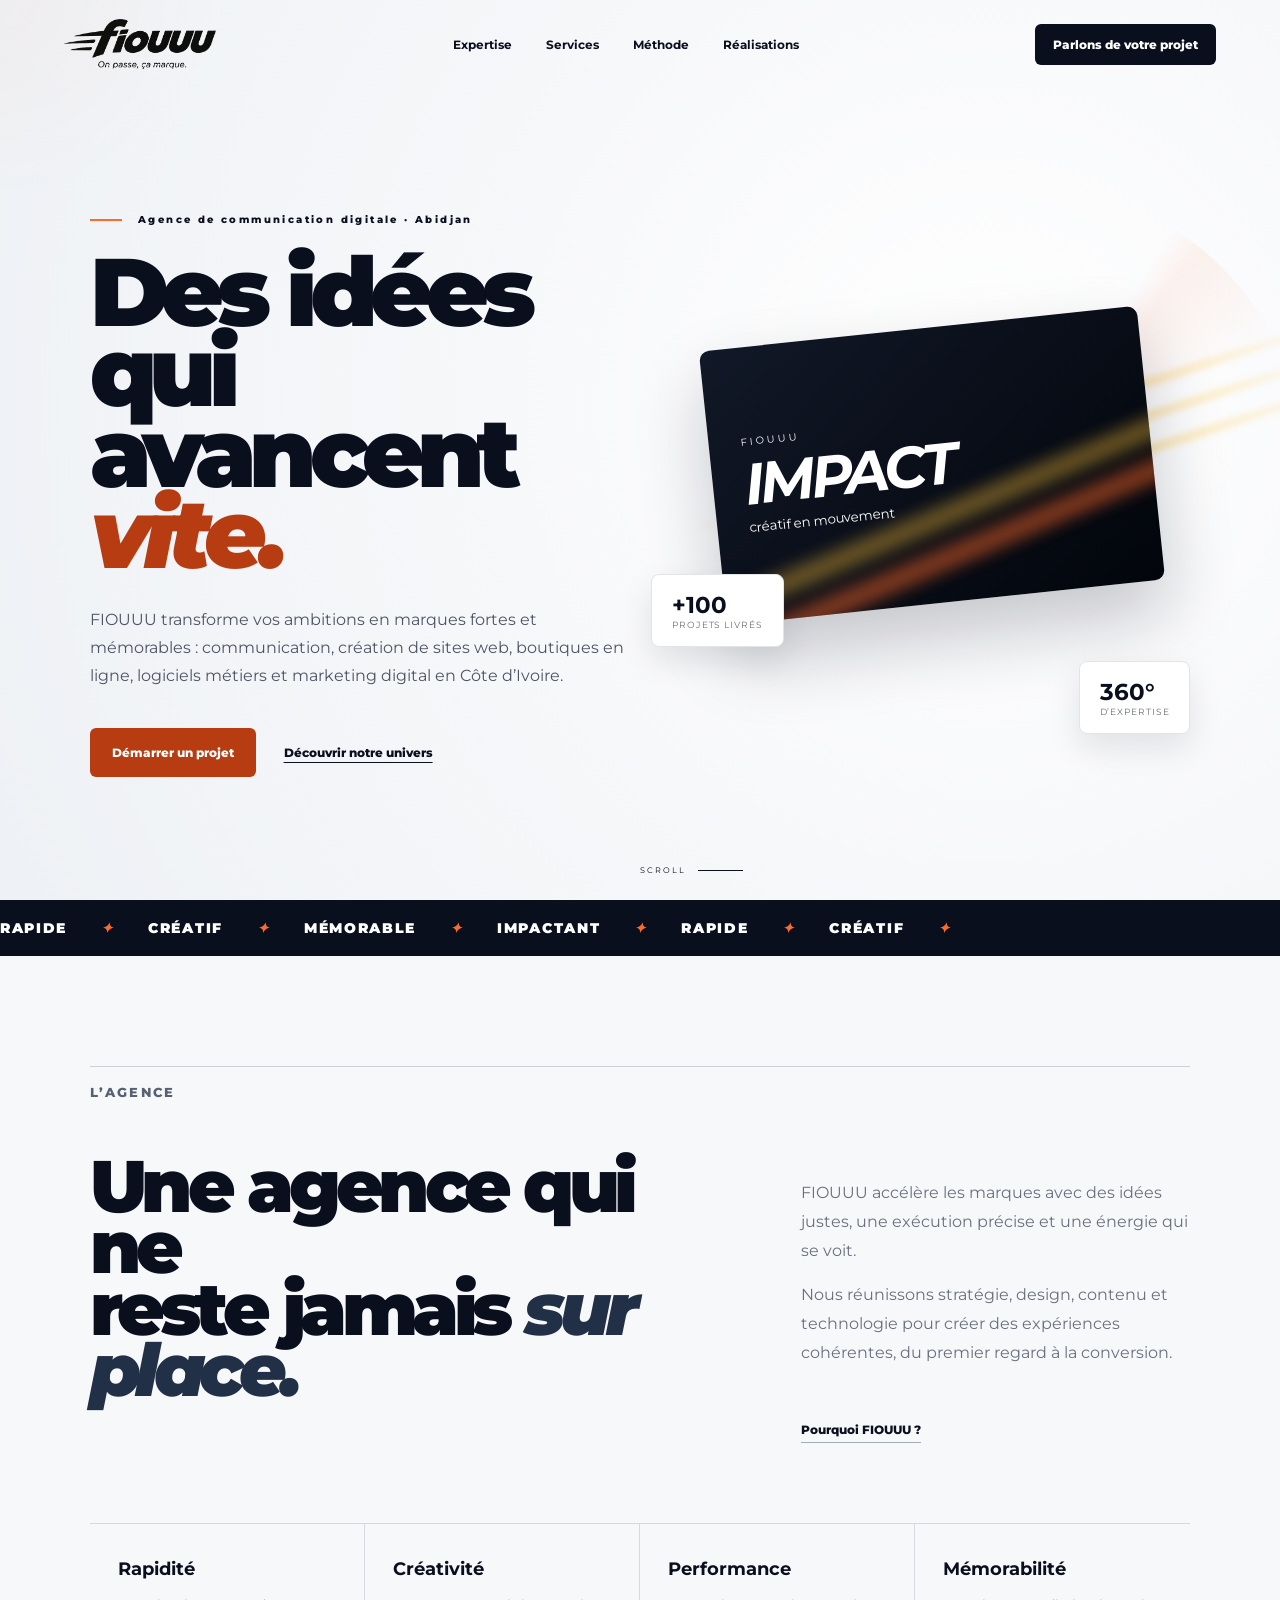
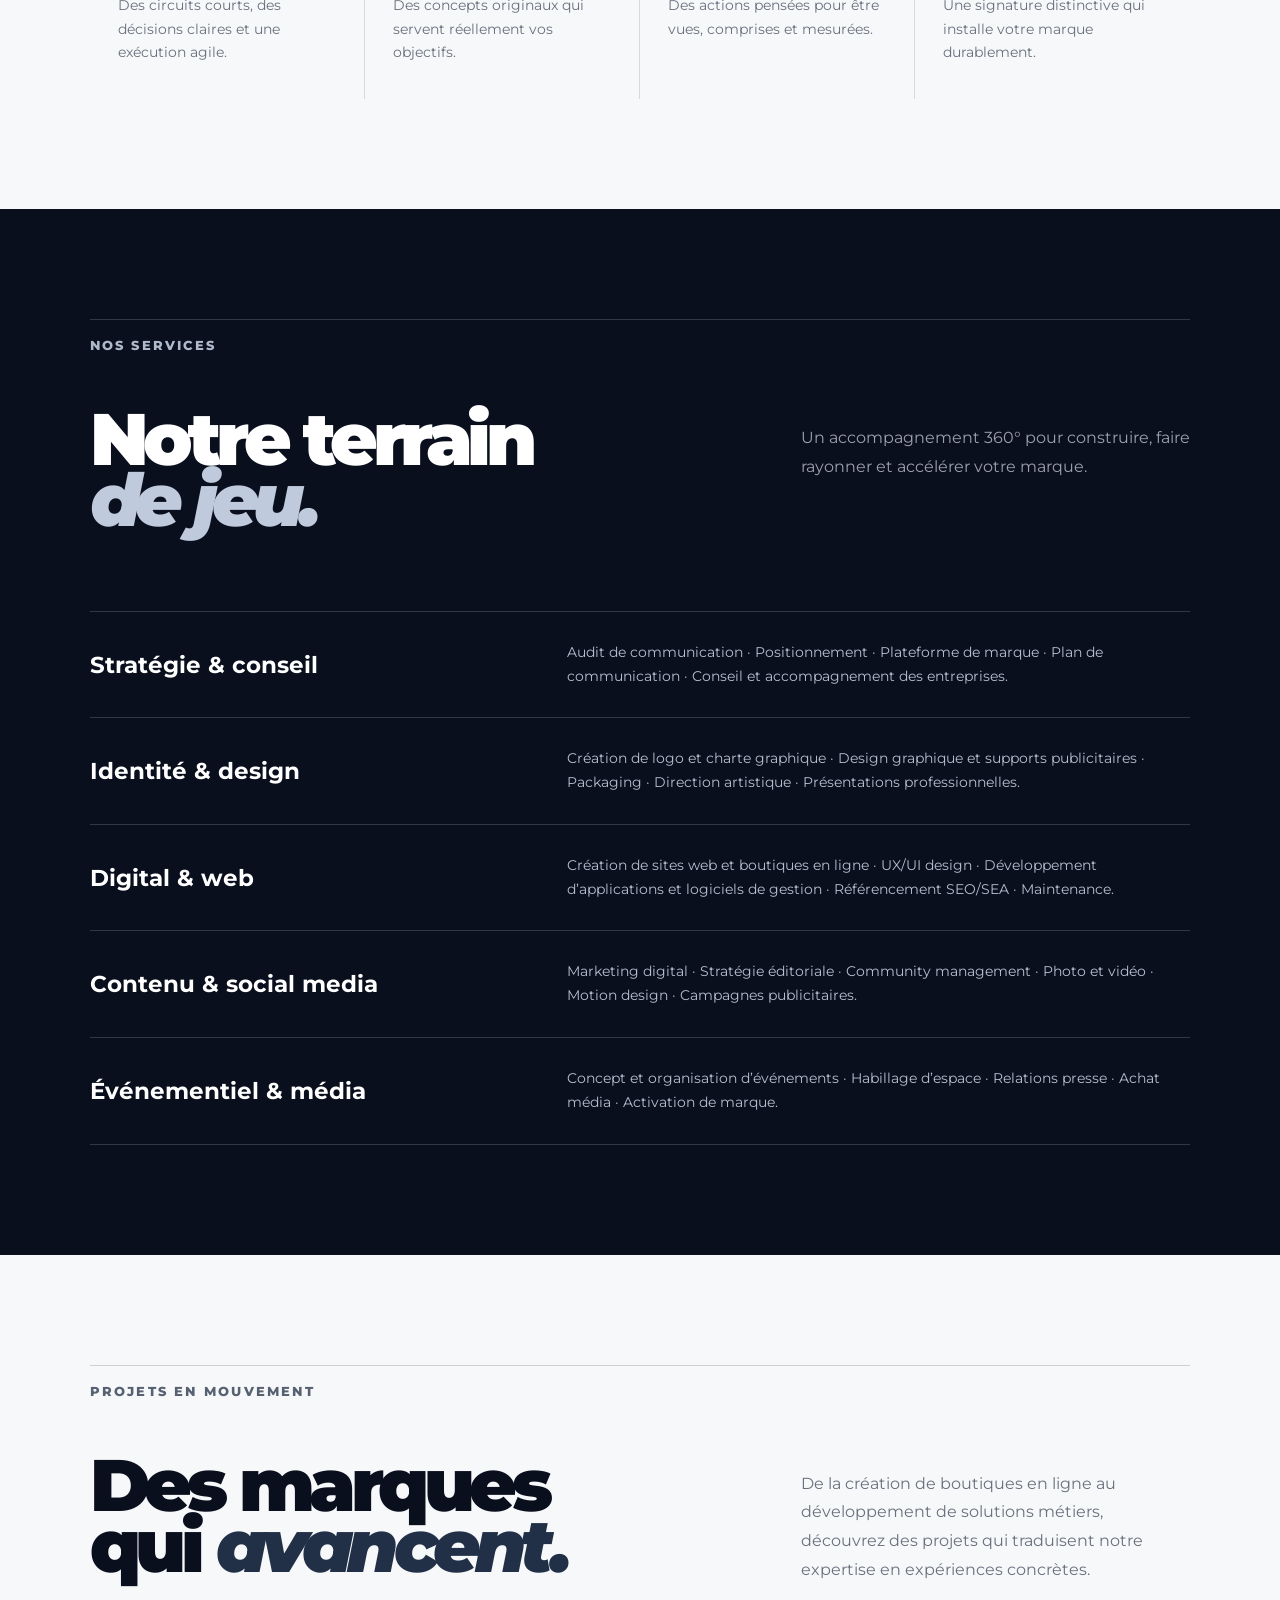
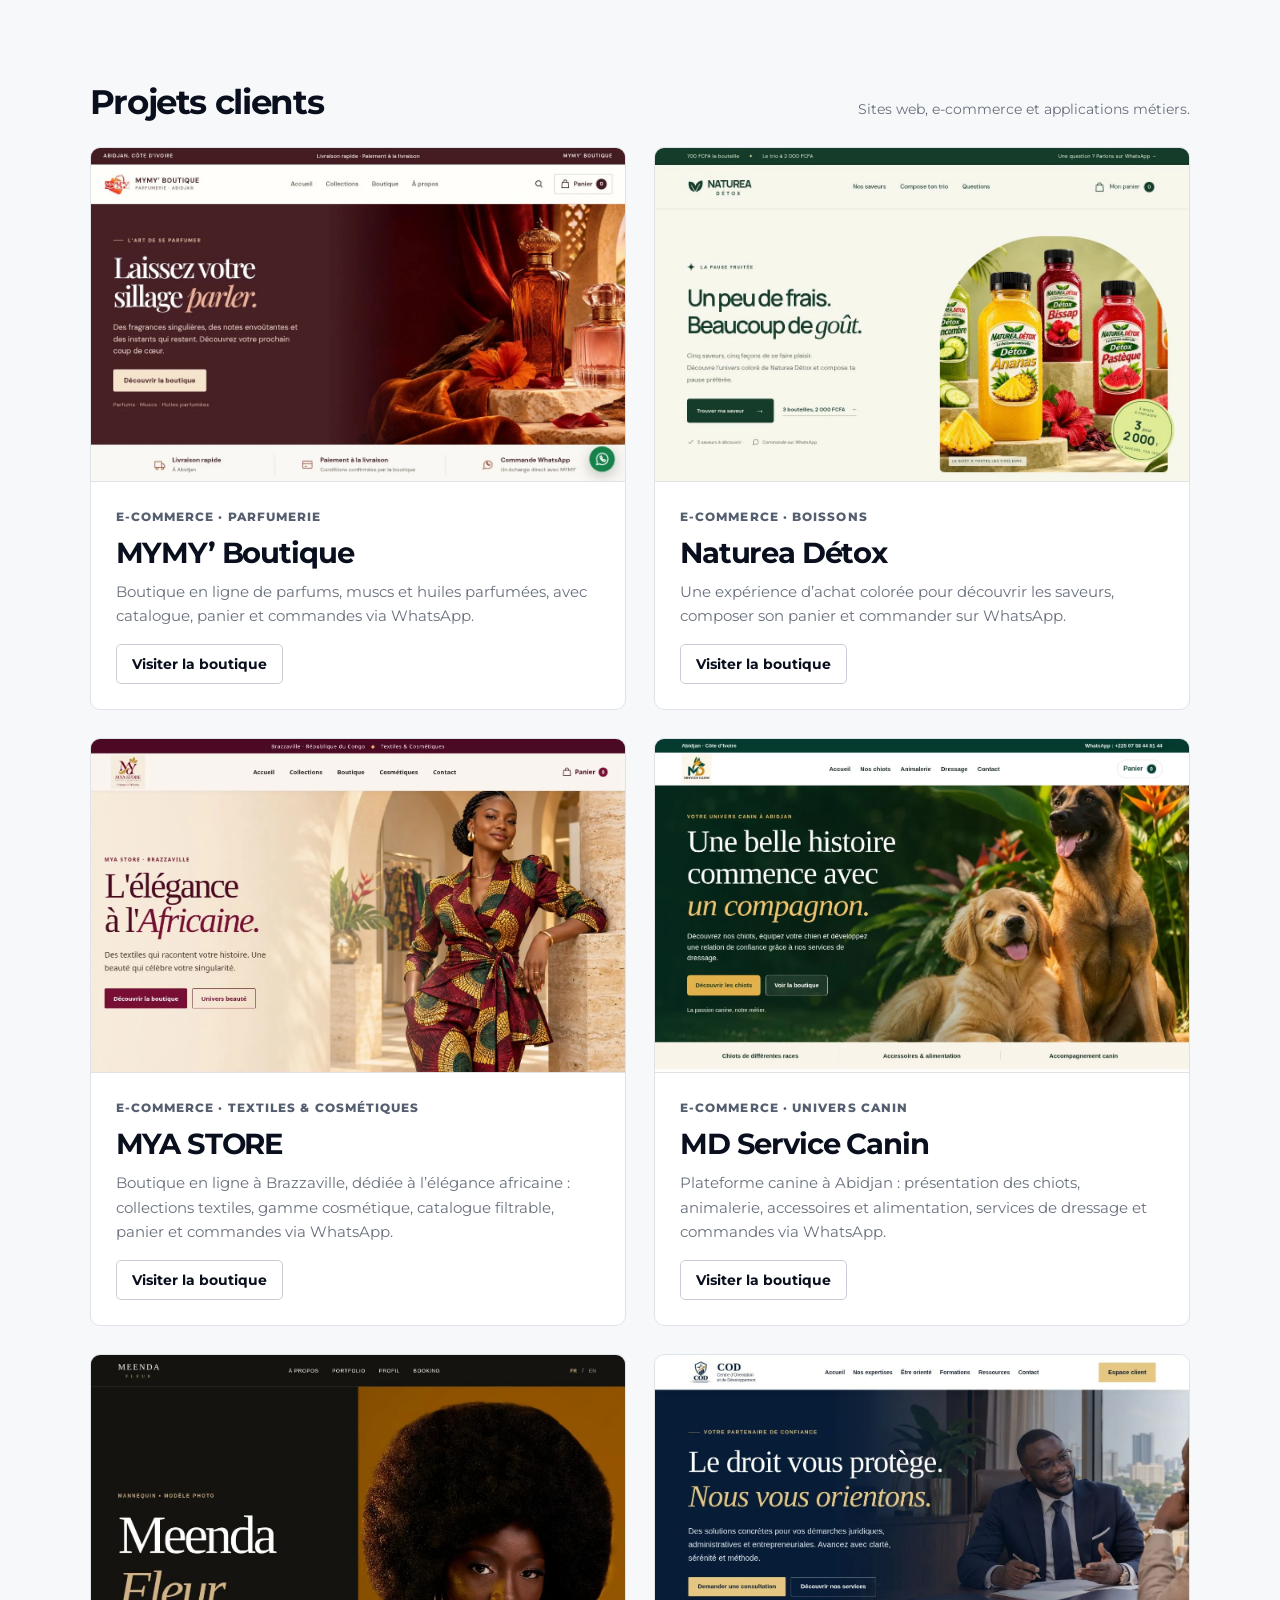
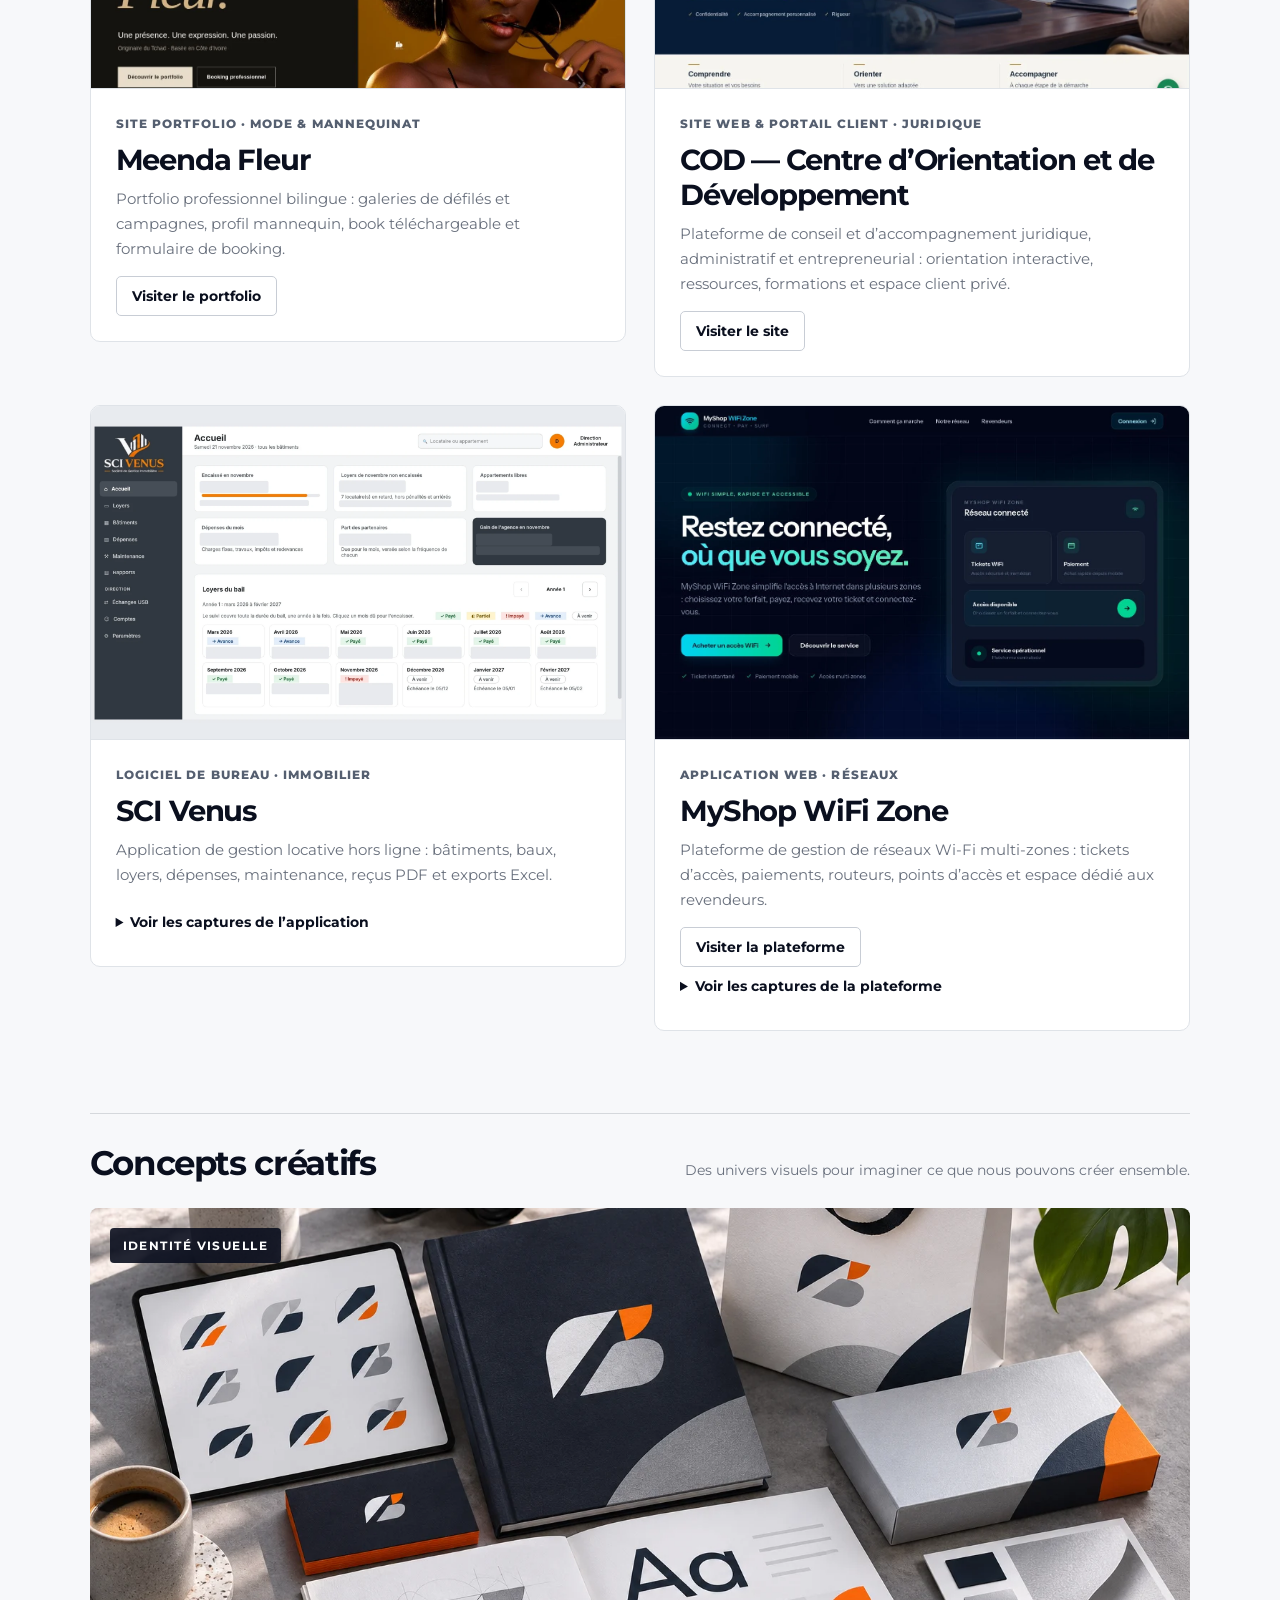
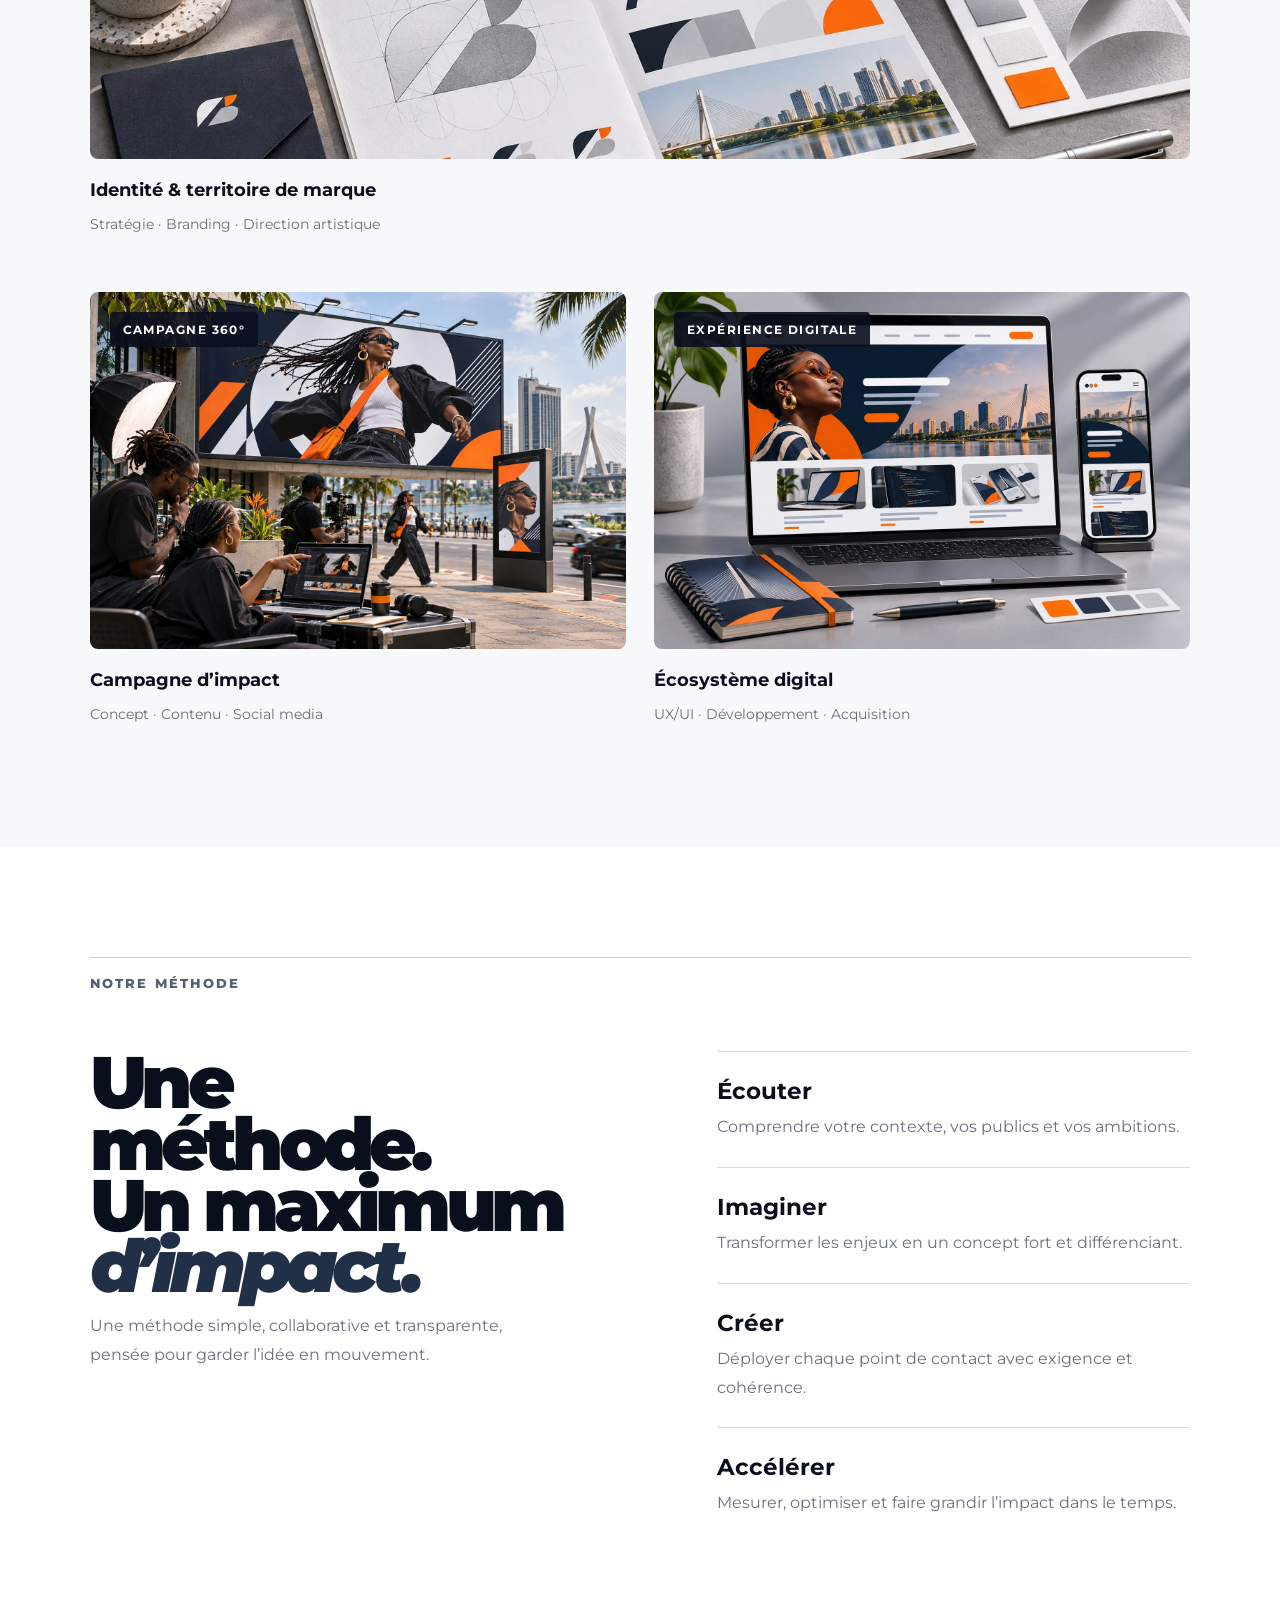
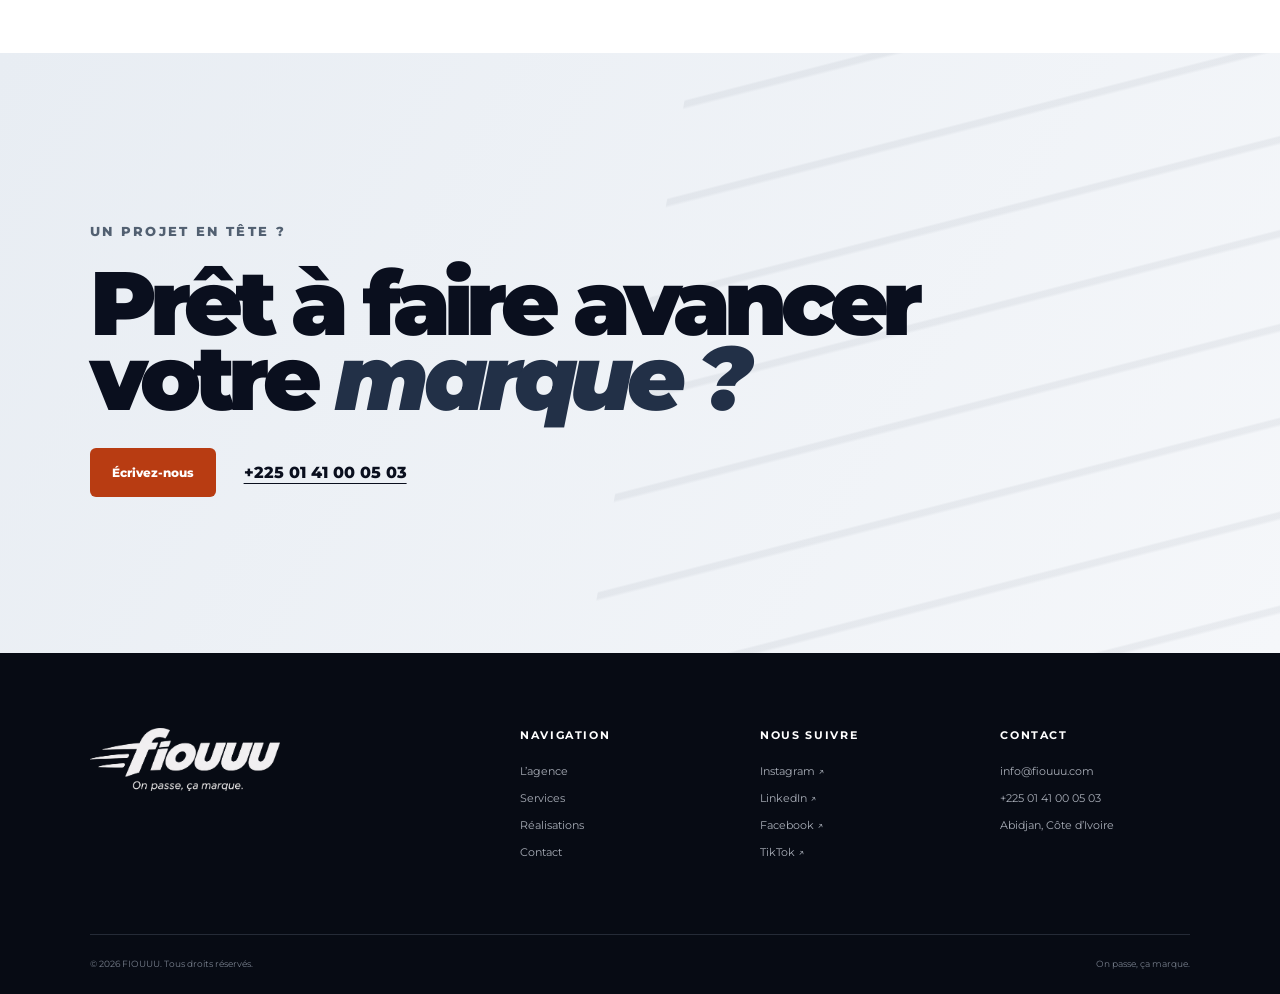
==== index.html @ 7b23018a "Publier FIOUUU V8 — design original et SEO/GEO" ====
<!doctype html>
<html lang="fr">
<head>
  <meta charset="UTF-8" />
  <meta name="viewport" content="width=device-width, initial-scale=1.0" />
  <meta name="description" content="FIOUUU, agence de communication à Abidjan : création de sites web, boutiques en ligne, applications métiers, identité visuelle, marketing digital et événementiel." />
  <meta name="theme-color" content="#0a0f1e" />
  <title>Agence de communication digitale à Abidjan | FIOUUU</title>
  <link rel="canonical" href="https://fiouuu.com/" />
  <meta name="robots" content="index, follow, max-image-preview:large" />
  <link rel="icon" type="image/png" href="assets/fiou-logo.png" />
  <meta property="og:type" content="website" />
  <meta property="og:site_name" content="FIOUUU" />
  <meta property="og:locale" content="fr_CI" />
  <meta property="og:title" content="Agence de communication digitale à Abidjan | FIOUUU" />
  <meta property="og:description" content="Création de sites web, e-commerce, applications métiers, identité visuelle et communication digitale en Côte d’Ivoire." />
  <meta property="og:url" content="https://fiouuu.com/" />
  <meta property="og:image" content="https://fiouuu.com/assets/creation-digitale.webp" />
  <meta property="og:image:alt" content="Concept de création digitale FIOUUU" />
  <meta name="twitter:card" content="summary_large_image" />
  <meta name="twitter:title" content="Agence de communication digitale à Abidjan | FIOUUU" />
  <meta name="twitter:description" content="Sites web, boutiques en ligne, logiciels métiers, branding et marketing digital." />
  <meta name="twitter:image" content="https://fiouuu.com/assets/creation-digitale.webp" />
  <script type="application/ld+json">
  {
    "@context": "https://schema.org",
    "@graph": [
      {
        "@type": "Organization",
        "@id": "https://fiouuu.com/#agence",
        "name": "FIOUUU",
        "url": "https://fiouuu.com/",
        "logo": "https://fiouuu.com/assets/fiou-logo.png",
        "slogan": "On passe, ça marque.",
        "description": "Agence de communication digitale, création de sites web, e-commerce et applications métiers à Abidjan, Côte d’Ivoire.",
        "email": "info@fiouuu.com",
        "telephone": "+2250141000503",
        "address": {"@type":"PostalAddress","addressLocality":"Abidjan","addressCountry":"CI"},
        "areaServed": {"@type":"Country","name":"Côte d’Ivoire"},
        "hasOfferCatalog": {"@type":"OfferCatalog","name":"Expertises FIOUUU","itemListElement":[
          {"@type":"Offer","itemOffered":{"@type":"Service","name":"Stratégie et conseil en communication","url":"https://fiouuu.com/#strategie","provider":{"@id":"https://fiouuu.com/#agence"}}},
          {"@type":"Offer","itemOffered":{"@type":"Service","name":"Création de logo, identité visuelle et design graphique","url":"https://fiouuu.com/#identite","provider":{"@id":"https://fiouuu.com/#agence"}}},
          {"@type":"Offer","itemOffered":{"@type":"Service","name":"Création de sites web, boutiques en ligne et applications de gestion","url":"https://fiouuu.com/#digital","provider":{"@id":"https://fiouuu.com/#agence"}}},
          {"@type":"Offer","itemOffered":{"@type":"Service","name":"Marketing digital, community management et production de contenu","url":"https://fiouuu.com/#contenu","provider":{"@id":"https://fiouuu.com/#agence"}}},
          {"@type":"Offer","itemOffered":{"@type":"Service","name":"Communication événementielle et média","url":"https://fiouuu.com/#evenementiel","provider":{"@id":"https://fiouuu.com/#agence"}}}
        ]}
      },
      {"@type":"WebSite","@id":"https://fiouuu.com/#website","url":"https://fiouuu.com/","name":"FIOUUU","inLanguage":"fr","publisher":{"@id":"https://fiouuu.com/#agence"}},
      {"@type":"WebPage","@id":"https://fiouuu.com/#webpage","url":"https://fiouuu.com/","name":"Agence de communication digitale à Abidjan | FIOUUU","inLanguage":"fr","isPartOf":{"@id":"https://fiouuu.com/#website"},"about":{"@id":"https://fiouuu.com/#agence"}}
    ]
  }
  </script>
  <link rel="preconnect" href="https://fonts.googleapis.com">
  <link rel="preconnect" href="https://fonts.gstatic.com" crossorigin>
  <link href="https://fonts.googleapis.com/css2?family=Montserrat:ital,wght@0,400;0,500;0,600;0,700;0,800;0,900;1,700;1,800;1,900&display=swap" rel="stylesheet">
  <link rel="stylesheet" href="styles.css" />
  <link rel="stylesheet" href="intro.css" />
  <link rel="stylesheet" href="refinement.css" />
  <noscript><style>.logo-intro{display:none!important}.intro-active .brand,.reveal{opacity:1!important;transform:none!important}.nav nav{display:flex!important;flex-wrap:wrap;gap:10px}.menu{display:none!important}</style></noscript>
</head>
<body class="intro-active">
  <div class="logo-intro" aria-hidden="true">
    <img src="assets/fiou-logo.png" alt="">
  </div>
  <div class="cursor-glow" aria-hidden="true"></div>
  <header class="nav" id="top">
    <a class="brand" href="#top" aria-label="Accueil FIOUUU"><img src="assets/fiou-logo.png" alt="FIOUUU — On passe, ça marque."></a>
    <nav aria-label="Navigation principale">
      <a href="#expertise">Expertise</a><a href="#services">Services</a><a href="#methode">Méthode</a><a href="#realisations">Réalisations</a>
    </nav>
    <a class="pill pill-small" href="#contact">Parlons de votre projet</a>
    <button class="menu" aria-label="Ouvrir le menu" aria-expanded="false"><i></i><i></i></button>
  </header>

  <main>
    <section class="hero">
      <div class="speed-lines" aria-hidden="true"><i></i><i></i><i></i></div>
      <div class="hero-copy reveal">
        <p class="eyebrow"><span></span> Agence de communication digitale · Abidjan</p>
        <h1>Des idées<br>qui avancent<br><em>vite.</em></h1>
        <p class="lead">FIOUUU transforme vos ambitions en marques fortes et mémorables : communication, création de sites web, boutiques en ligne, logiciels métiers et marketing digital en Côte d’Ivoire.</p>
        <div class="hero-actions"><a class="pill" href="#contact">Démarrer un projet</a><a class="text-link" href="#realisations">Découvrir notre univers</a></div>
      </div>
      <div class="hero-art reveal">
        <div class="orbit orbit-a"></div><div class="orbit orbit-b"></div>
        <div class="impact-card"><span>FIOUUU</span><strong>IMPACT</strong><small>créatif en mouvement</small></div>
        <div class="metric m1"><b>+100</b><span>projets livrés</span></div>
        <div class="metric m2"><b>360°</b><span>d’expertise</span></div>
      </div>
      <div class="scroll">SCROLL <span></span></div>
    </section>

    <section class="marquee" aria-label="Valeurs de la marque"><div>RAPIDE <i>✦</i> CRÉATIF <i>✦</i> MÉMORABLE <i>✦</i> IMPACTANT <i>✦</i> RAPIDE <i>✦</i> CRÉATIF <i>✦</i></div></section>

    <section class="intro section" id="expertise">
      <div class="section-no">L’AGENCE</div>
      <div class="intro-grid reveal">
        <h2>Une agence qui ne<br>reste jamais <em>sur place.</em></h2>
        <div><p>FIOUUU accélère les marques avec des idées justes, une exécution précise et une énergie qui se voit.</p><p>Nous réunissons stratégie, design, contenu et technologie pour créer des expériences cohérentes, du premier regard à la conversion.</p><a class="arrow-link" href="#methode">Pourquoi FIOUUU ?</a></div>
      </div>
      <div class="values">
        <article class="reveal"><b>Rapidité</b><p>Des circuits courts, des décisions claires et une exécution agile.</p></article>
        <article class="reveal"><b>Créativité</b><p>Des concepts originaux qui servent réellement vos objectifs.</p></article>
        <article class="reveal"><b>Performance</b><p>Des actions pensées pour être vues, comprises et mesurées.</p></article>
        <article class="reveal"><b>Mémorabilité</b><p>Une signature distinctive qui installe votre marque durablement.</p></article>
      </div>
    </section>

    <section class="services section dark" id="services">
      <div class="section-no light">NOS SERVICES</div>
      <div class="services-head reveal"><h2>Notre terrain<br><em>de jeu.</em></h2><p>Un accompagnement 360° pour construire, faire rayonner et accélérer votre marque.</p></div>
      <div class="service-list">
        <article class="service" id="strategie"><h3>Stratégie & conseil</h3><p>Audit de communication · Positionnement · Plateforme de marque · Plan de communication · Conseil et accompagnement des entreprises.</p></article>
        <article class="service" id="identite"><h3>Identité & design</h3><p>Création de logo et charte graphique · Design graphique et supports publicitaires · Packaging · Direction artistique · Présentations professionnelles.</p></article>
        <article class="service" id="digital"><h3>Digital & web</h3><p>Création de sites web et boutiques en ligne · UX/UI design · Développement d’applications et logiciels de gestion · Référencement SEO/SEA · Maintenance.</p></article>
        <article class="service" id="contenu"><h3>Contenu & social media</h3><p>Marketing digital · Stratégie éditoriale · Community management · Photo et vidéo · Motion design · Campagnes publicitaires.</p></article>
        <article class="service" id="evenementiel"><h3>Événementiel & média</h3><p>Concept et organisation d’événements · Habillage d’espace · Relations presse · Achat média · Activation de marque.</p></article>
      </div>
    </section>

    <section class="work section" id="realisations">
      <div class="section-no">PROJETS EN MOUVEMENT</div>
      <div class="work-head reveal"><h2>Des marques<br>qui <em>avancent.</em></h2><p>De la création de boutiques en ligne au développement de solutions métiers, découvrez des projets qui traduisent notre expertise en expériences concrètes.</p></div>
      <div class="portfolio-heading reveal"><h3>Projets clients</h3><p>Sites web, e-commerce et applications métiers.</p></div>
      <div class="client-projects">
        <article class="client-project reveal">
          <div class="client-visual"><img src="assets/projet-mymy.webp" width="1200" height="750" alt="Capture de la page d’accueil de MYMY’ Boutique, parfumerie à Abidjan" loading="lazy" decoding="async"></div>
          <div class="client-info"><p class="portfolio-type">E-commerce · Parfumerie</p><h3>MYMY’ Boutique</h3><p>Boutique en ligne de parfums, muscs et huiles parfumées, avec catalogue, panier et commandes via WhatsApp.</p><a class="project-link" href="https://mimiboutique.fiouuu.com" target="_blank" rel="noopener noreferrer">Visiter la boutique</a></div>
        </article>
        <article class="client-project reveal">
          <div class="client-visual"><img src="assets/projet-naturea.webp" width="1200" height="750" alt="Capture de la boutique Naturea Détox et de sa gamme de boissons fruitées" loading="lazy" decoding="async"></div>
          <div class="client-info"><p class="portfolio-type">E-commerce · Boissons</p><h3>Naturea Détox</h3><p>Une expérience d’achat colorée pour découvrir les saveurs, composer son panier et commander sur WhatsApp.</p><a class="project-link" href="https://naturea-detox.fiouuu.com" target="_blank" rel="noopener noreferrer">Visiter la boutique</a></div>
        </article>
        <article class="client-project reveal">
          <div class="client-visual"><img src="assets/projet-mya-store.webp" width="1333" height="833" alt="Capture de la boutique MYA STORE, textiles africains et cosmétiques à Brazzaville" loading="lazy" decoding="async"></div>
          <div class="client-info"><p class="portfolio-type">E-commerce · Textiles &amp; cosmétiques</p><h3>MYA STORE</h3><p>Boutique en ligne à Brazzaville, dédiée à l’élégance africaine : collections textiles, gamme cosmétique, catalogue filtrable, panier et commandes via WhatsApp.</p><a class="project-link" href="https://myastore.fiouuu.com/" target="_blank" rel="noopener noreferrer">Visiter la boutique</a></div>
        </article>
        <article class="client-project reveal">
          <div class="client-visual"><img src="assets/projet-md-service.webp" width="1333" height="833" alt="Capture de la page d’accueil de MD Service Canin à Abidjan" loading="lazy" decoding="async"></div>
          <div class="client-info"><p class="portfolio-type">E-commerce · Univers canin</p><h3>MD Service Canin</h3><p>Plateforme canine à Abidjan : présentation des chiots, animalerie, accessoires et alimentation, services de dressage et commandes via WhatsApp.</p><a class="project-link" href="https://md-service.fiouuu.com/" target="_blank" rel="noopener noreferrer">Visiter la boutique</a></div>
        </article>
        <article class="client-project reveal">
          <div class="client-visual"><img src="assets/projet-meenda-fleur.webp" width="1333" height="833" alt="Capture du site portfolio de Meenda Fleur, mannequin et modèle photo" loading="lazy" decoding="async"></div>
          <div class="client-info"><p class="portfolio-type">Site portfolio · Mode &amp; mannequinat</p><h3>Meenda Fleur</h3><p>Portfolio professionnel bilingue : galeries de défilés et campagnes, profil mannequin, book téléchargeable et formulaire de booking.</p><a class="project-link" href="https://meendafleur.fiouuu.com/" target="_blank" rel="noopener noreferrer">Visiter le portfolio</a></div>
        </article>
        <article class="client-project reveal">
          <div class="client-visual"><img src="assets/projet-cod.webp" width="1333" height="833" alt="Capture du site du Centre d’Orientation et de Développement, COD" loading="lazy" decoding="async"></div>
          <div class="client-info"><p class="portfolio-type">Site web &amp; portail client · Juridique</p><h3>COD — Centre d’Orientation et de Développement</h3><p>Plateforme de conseil et d’accompagnement juridique, administratif et entrepreneurial : orientation interactive, ressources, formations et espace client privé.</p><a class="project-link" href="https://cod.fiouuu.com/" target="_blank" rel="noopener noreferrer">Visiter le site</a></div>
        </article>
        <article class="client-project reveal">
          <div class="client-visual"><img src="assets/projet-sci-venus.webp" width="1824" height="1024" alt="Captures anonymisées du tableau de bord et du suivi des loyers de SCI Venus" loading="lazy" decoding="async"></div>
          <div class="client-info"><p class="portfolio-type">Logiciel de bureau · Immobilier</p><h3>SCI Venus</h3><p>Application de gestion locative hors ligne : bâtiments, baux, loyers, dépenses, maintenance, reçus PDF et exports Excel.</p><details class="project-details"><summary>Voir les captures de l’application</summary><div class="screen-gallery"><figure><a href="assets/sci-venus-dashboard.webp" target="_blank" rel="noopener"><img src="assets/sci-venus-dashboard.webp" width="1800" height="494" alt="Tableau de bord anonymisé" loading="lazy"></a><figcaption>Tableau de bord</figcaption></figure><figure><a href="assets/sci-venus-loyers.webp" target="_blank" rel="noopener"><img src="assets/sci-venus-loyers.webp" width="1800" height="506" alt="Suivi anonymisé des loyers" loading="lazy"></a><figcaption>Suivi des loyers</figcaption></figure><figure><a href="assets/sci-venus-maintenance.webp" target="_blank" rel="noopener"><img src="assets/sci-venus-maintenance.webp" width="1800" height="1125" alt="Module de maintenance aux données anonymisées" loading="lazy"></a><figcaption>Maintenance</figcaption></figure></div><p class="screen-note">Captures anonymisées pour préserver la confidentialité des données.</p></details></div>
        </article>
        <article class="client-project reveal">
          <div class="client-visual"><img src="assets/myshopwifi-accueil.webp" width="1333" height="833" alt="Capture réelle de la page d’accueil MyShop WiFi Zone, plateforme d’accès Internet" loading="lazy" decoding="async"></div>
          <div class="client-info"><p class="portfolio-type">Application web · Réseaux</p><h3>MyShop WiFi Zone</h3><p>Plateforme de gestion de réseaux Wi-Fi multi-zones : tickets d’accès, paiements, routeurs, points d’accès et espace dédié aux revendeurs.</p><a class="project-link" href="https://myshopwifi.com/" target="_blank" rel="noopener noreferrer">Visiter la plateforme</a><details class="project-details"><summary>Voir les captures de la plateforme</summary><div class="screen-gallery"><figure><a href="assets/myshopwifi-accueil.webp" target="_blank" rel="noopener"><img src="assets/myshopwifi-accueil.webp" width="1333" height="833" alt="Page d’accueil de MyShop WiFi Zone" loading="lazy"></a><figcaption>Page d’accueil</figcaption></figure><figure><a href="assets/myshopwifi-forfaits.webp" target="_blank" rel="noopener"><img src="assets/myshopwifi-forfaits.webp" width="1333" height="926" alt="Portail d’achat des forfaits Wi-Fi" loading="lazy"></a><figcaption>Portail d’achat</figcaption></figure><figure><a href="assets/myshopwifi-reseau.webp" target="_blank" rel="noopener"><img src="assets/myshopwifi-reseau.webp" width="1333" height="570" alt="Présentation de l’architecture centralisée du réseau Wi-Fi" loading="lazy"></a><figcaption>Présentation du réseau</figcaption></figure></div><p class="screen-note">Captures réelles des pages publiques de la plateforme.</p></details></div>
        </article>
      </div>
      <div class="portfolio-heading concept-heading reveal"><h3>Concepts créatifs</h3><p>Des univers visuels pour imaginer ce que nous pouvons créer ensemble.</p></div>
      <div class="projects">
        <article class="project project-a reveal">
          <div class="project-visual project-photo"><img src="assets/creation-identite.webp" width="1536" height="1024" alt="Concept d’identité visuelle avec charte graphique, papeterie et emballages personnalisés" loading="lazy" decoding="async"><span>IDENTITÉ VISUELLE</span></div>
          <h3>Identité & territoire de marque</h3><p>Stratégie · Branding · Direction artistique</p>
        </article>
        <article class="project project-b reveal">
          <div class="project-visual project-photo"><img src="assets/creation-campagne.webp" width="1536" height="1024" alt="Concept de campagne publicitaire urbaine avec panneau d’affichage, création vidéo et affichage digital" loading="lazy" decoding="async"><span>CAMPAGNE 360°</span></div>
          <h3>Campagne d’impact</h3><p>Concept · Contenu · Social media</p>
        </article>
        <article class="project project-c reveal">
          <div class="project-visual project-photo"><img src="assets/creation-digitale.webp" width="1536" height="1024" alt="Concept de site web responsive présenté sur ordinateur portable et smartphone" loading="lazy" decoding="async"><span>EXPÉRIENCE DIGITALE</span></div>
          <h3>Écosystème digital</h3><p>UX/UI · Développement · Acquisition</p>
        </article>
      </div>
    </section>

    <section class="method section" id="methode">
      <div class="section-no">NOTRE MÉTHODE</div>
      <div class="method-grid">
        <div class="reveal"><h2>Une méthode.<br>Un maximum<br><em>d’impact.</em></h2><p>Une méthode simple, collaborative et transparente, pensée pour garder l’idée en mouvement.</p></div>
        <ol>
          <li class="reveal"><div><b>Écouter</b><p>Comprendre votre contexte, vos publics et vos ambitions.</p></div></li>
          <li class="reveal"><div><b>Imaginer</b><p>Transformer les enjeux en un concept fort et différenciant.</p></div></li>
          <li class="reveal"><div><b>Créer</b><p>Déployer chaque point de contact avec exigence et cohérence.</p></div></li>
          <li class="reveal"><div><b>Accélérer</b><p>Mesurer, optimiser et faire grandir l’impact dans le temps.</p></div></li>
        </ol>
      </div>
    </section>

    <section class="cta" id="contact">
      <div class="cta-streaks" aria-hidden="true"></div>
      <div class="reveal"><p>UN PROJET EN TÊTE ?</p><h2>Prêt à faire avancer<br>votre <em>marque ?</em></h2><div class="contact-actions"><a class="pill pill-white" href="mailto:info@fiouuu.com">Écrivez-nous</a><a class="contact-phone" href="tel:+2250141000503">+225 01 41 00 05 03</a></div></div>
    </section>
  </main>

  <footer>
    <div class="footer-main">
      <img src="assets/fiou-logo-white.png" alt="FIOUUU">
      <div><b>Navigation</b><a href="#expertise">L’agence</a><a href="#services">Services</a><a href="#realisations">Réalisations</a><a href="#contact">Contact</a></div>
      <div><b>Nous suivre</b><a href="#">Instagram ↗</a><a href="#">LinkedIn ↗</a><a href="#">Facebook ↗</a><a href="#">TikTok ↗</a></div>
      <div><b>Contact</b><a href="mailto:info@fiouuu.com">info@fiouuu.com</a><a href="tel:+2250141000503">+225 01 41 00 05 03</a><span>Abidjan, Côte d’Ivoire</span></div>
    </div>
    <div class="footer-bottom"><span>© 2026 FIOUUU. Tous droits réservés.</span><span>On passe, ça marque.</span></div>
  </footer>
  <script src="script.js"></script>
</body>
</html>
---- styles.css ----
:root{--ink:#0a0f1e;--orange:#ff6a2a;--yellow:#ffc43a;--paper:#f7f7f5;--grey:#e8eaed;--muted:#69707d}*{box-sizing:border-box}html{scroll-behavior:smooth}body{margin:0;background:var(--paper);color:var(--ink);font-family:Montserrat,Arial,sans-serif;overflow-x:hidden}a{color:inherit;text-decoration:none}.nav{height:88px;padding:0 clamp(24px,5vw,76px);display:flex;align-items:center;justify-content:space-between;position:absolute;top:0;width:100%;z-index:20}.brand img{width:152px;display:block}.nav nav{display:flex;gap:34px;font-size:12px;font-weight:700}.nav nav a{position:relative}.nav nav a:after{content:"";position:absolute;left:0;bottom:-7px;width:0;height:2px;background:var(--orange);transition:.25s}.nav nav a:hover:after{width:100%}.pill{background:var(--orange);color:white;display:inline-flex;align-items:center;gap:28px;padding:17px 22px;border-radius:6px;font-size:12px;font-weight:800;transition:.25s}.pill:hover{background:#ff4c17;transform:translateY(-2px)}.pill span{font-size:18px}.pill-small{padding:13px 18px;gap:15px}.menu{display:none;border:0;background:none}.hero{min-height:760px;height:100vh;max-height:920px;padding:150px clamp(24px,7vw,110px) 70px;display:grid;grid-template-columns:1fr 1fr;align-items:center;position:relative;background:radial-gradient(circle at 77% 45%,#fff 0,#f7f7f5 38%,#f0f1f2 100%);overflow:hidden}.hero-copy{z-index:3}.eyebrow,.section-no{font-size:10px;letter-spacing:.24em;font-weight:800}.eyebrow span{display:inline-block;width:32px;height:2px;background:var(--orange);vertical-align:middle;margin-right:11px}.hero h1,.section h2,.cta h2{font-size:clamp(58px,7.5vw,112px);line-height:.84;letter-spacing:-.075em;margin:26px 0 32px;font-weight:900}.hero h1 em,.section h2 em,.cta h2 em{color:var(--orange);font-style:italic}.lead{max-width:570px;font-size:16px;line-height:1.75;color:#4d5563}.hero-actions{display:flex;gap:28px;align-items:center;margin-top:38px}.text-link{font-size:12px;font-weight:800}.text-link b{color:var(--orange);margin-left:12px}.hero-art{height:580px;position:relative;z-index:2}.hero-art:before{content:"";position:absolute;width:600px;height:600px;right:-120px;top:-20px;border-radius:50%;background:conic-gradient(from 220deg,transparent 0 48%,rgba(255,106,42,.12) 50%,transparent 56%);animation:spin 15s linear infinite}.impact-card{position:absolute;right:7%;top:22%;width:min(36vw,440px);height:275px;border-radius:10px;background:linear-gradient(140deg,#111827,#02050b);color:white;padding:32px;box-shadow:0 35px 70px rgba(10,15,30,.22);transform:rotate(-6deg);display:flex;flex-direction:column;justify-content:center;overflow:hidden}.impact-card:after{content:"";position:absolute;width:500px;height:18px;background:var(--orange);filter:blur(9px);transform:rotate(-17deg);left:35px;bottom:53px;box-shadow:0 -40px 0 rgba(255,196,58,.8)}.impact-card span{font-size:10px;letter-spacing:.3em;position:relative;z-index:2}.impact-card strong{font-size:58px;letter-spacing:-.07em;position:relative;z-index:2;font-style:italic}.impact-card small{position:relative;z-index:2}.metric{position:absolute;background:white;border:1px solid #e2e4e7;border-radius:8px;padding:16px 20px;display:flex;flex-direction:column;box-shadow:0 14px 32px rgba(10,15,30,.1);z-index:4}.metric b{font-size:23px}.metric span{font-size:9px;color:var(--muted);text-transform:uppercase;letter-spacing:.1em}.m1{left:2%;bottom:23%}.m2{right:0;bottom:8%}.speed-lines{position:absolute;right:-120px;top:44%;z-index:1;transform:rotate(-18deg)}.speed-lines i{display:block;width:700px;height:10px;margin:22px;background:linear-gradient(90deg,transparent,var(--orange),var(--yellow),transparent);filter:blur(3px);border-radius:50%}.scroll{position:absolute;bottom:25px;left:50%;font-size:8px;letter-spacing:.25em;display:flex;align-items:center;gap:12px}.scroll span{width:45px;height:1px;background:var(--ink)}.marquee{background:var(--orange);color:white;padding:19px 0;font-size:14px;font-weight:900;letter-spacing:.12em;white-space:nowrap;overflow:hidden}.marquee div{width:max-content;animation:marquee 20s linear infinite}.marquee i{color:var(--yellow);margin:0 28px}.section{padding:110px clamp(24px,7vw,110px)}.section-no{border-top:1px solid #cdd1d5;padding-top:17px}.intro-grid,.work-head,.services-head{display:grid;grid-template-columns:1.5fr 1fr;gap:10vw;margin:55px 0 80px}.section h2{font-size:clamp(45px,5.7vw,80px);margin:0}.intro-grid>div{padding-top:8px}.intro-grid p,.work-head p,.services-head p,.method p{font-size:14px;line-height:1.8;color:var(--muted)}.arrow-link{display:flex;justify-content:space-between;border-bottom:1px solid var(--ink);padding:18px 0;font-size:12px;font-weight:800;margin-top:28px}.arrow-link span{color:var(--orange);font-size:20px}.values{display:grid;grid-template-columns:repeat(4,1fr);border-top:1px solid #d5d8dc}.values article{padding:32px 28px;border-right:1px solid #d5d8dc}.values article:last-child{border:0}.values span{color:var(--orange);font-size:11px;font-weight:800}.values b{display:block;font-size:18px;margin:32px 0 12px}.values p{font-size:12px;color:var(--muted);line-height:1.7}.dark{background:var(--ink);color:white}.section-no.light{border-color:#303747;color:#9ba1ab}.services-head p{color:#9ba1ab;max-width:420px}.service{display:grid;grid-template-columns:60px 1fr 1.4fr 45px;gap:25px;align-items:center;padding:31px 10px;border-top:1px solid #303747;transition:.25s}.service:last-child{border-bottom:1px solid #303747}.service>span{color:#777f8c;font-size:11px}.service h3{font-size:23px;margin:0}.service p{font-size:12px;line-height:1.7;color:#9ba1ab}.service>b{font-size:23px;color:var(--orange)}.service:hover,.service.active{background:#121a2c;padding-left:25px;padding-right:25px}.work{background:#f7f7f5}.work-head p{max-width:400px}.projects{display:grid;grid-template-columns:1fr 1fr;gap:45px 28px}.project:first-child{grid-column:1/-1}.project-visual{height:400px;background:var(--ink);color:white;padding:38px;position:relative;overflow:hidden;display:flex;flex-direction:column;justify-content:space-between}.project:first-child .project-visual{height:520px}.project-visual:before,.project-visual:after{content:"";position:absolute;height:12px;width:90%;background:linear-gradient(90deg,transparent,var(--orange),var(--yellow),transparent);transform:rotate(-14deg);filter:blur(4px);right:-20%;bottom:24%}.project-visual:after{bottom:43%;opacity:.6}.project-visual span{font-size:9px;letter-spacing:.25em;z-index:1}.project-visual strong{font-size:clamp(45px,7vw,100px);line-height:.83;letter-spacing:-.06em;z-index:1}.project-b .project-visual{background:linear-gradient(140deg,var(--orange),#ff3f10)}.project-b .project-visual:before{background:linear-gradient(90deg,transparent,#fff,var(--yellow),transparent)}.project-c .project-visual{background:#dfe2e4;color:var(--ink)}.project h3{font-size:18px;margin:20px 0 5px}.project p{font-size:11px;color:var(--muted)}.method{background:white}.method-grid{display:grid;grid-template-columns:1fr 1fr;gap:12vw;margin-top:60px}.method ol{list-style:none;margin:0;padding:0}.method li{display:grid;grid-template-columns:55px 1fr;border-top:1px solid #d8dade;padding:25px 0}.method li span{color:var(--orange);font-size:11px;font-weight:800}.method li b{font-size:23px}.method li p{margin:8px 0 0}.cta{min-height:600px;background:var(--orange);color:white;padding:120px clamp(24px,7vw,110px);position:relative;overflow:hidden;display:flex;align-items:center}.cta>div{position:relative;z-index:2}.cta p{font-size:10px;font-weight:800;letter-spacing:.28em}.cta h2{font-size:clamp(54px,7vw,100px)}.cta h2 em{color:var(--ink)}.pill-white{background:white;color:var(--ink)}.pill-white:hover{background:var(--ink);color:white}.cta-streaks{position:absolute!important;width:60%;height:100%;right:-10%;top:0;background:repeating-linear-gradient(165deg,transparent 0 45px,rgba(255,255,255,.16) 47px 52px,transparent 55px 95px);transform:skewX(-10deg)}footer{background:#070b14;color:white;padding:75px clamp(24px,7vw,110px) 25px}.footer-main{display:grid;grid-template-columns:2fr repeat(3,1fr);gap:50px;padding-bottom:75px}.footer-main img{width:190px}.footer-main>div{display:flex;flex-direction:column;gap:13px;font-size:11px;color:#a8adb7}.footer-main b{color:white;text-transform:uppercase;letter-spacing:.15em;margin-bottom:9px}.footer-main a:hover{color:var(--orange)}.footer-bottom{border-top:1px solid #252b37;padding-top:23px;display:flex;justify-content:space-between;font-size:9px;color:#777f8c}.reveal{opacity:0;transform:translateY(32px);transition:opacity .7s ease,transform .7s ease}.reveal.visible{opacity:1;transform:none}.cursor-glow{position:fixed;width:420px;height:420px;border-radius:50%;background:radial-gradient(circle,rgba(255,106,42,.07),transparent 68%);pointer-events:none;z-index:99;transform:translate(-50%,-50%)}@keyframes marquee{to{transform:translateX(-50%)}}@keyframes spin{to{transform:rotate(360deg)}}@media(max-width:900px){.nav{height:74px}.nav nav,.nav>.pill{display:none}.menu{display:block}.menu i{display:block;width:25px;height:2px;background:var(--ink);margin:6px}.nav.open nav{display:flex;position:absolute;top:74px;left:0;width:100%;background:white;padding:28px;flex-direction:column}.hero{height:auto;max-height:none;min-height:780px;grid-template-columns:1fr;padding-top:130px}.hero-art{position:absolute;opacity:.32;right:-100px;width:70%;top:150px}.hero-copy{max-width:650px}.intro-grid,.work-head,.services-head,.method-grid{grid-template-columns:1fr;gap:35px}.values{grid-template-columns:1fr 1fr}.service{grid-template-columns:45px 1fr 35px}.service p{grid-column:2/3}.projects{grid-template-columns:1fr}.project:first-child{grid-column:auto}.project:first-child .project-visual,.project-visual{height:380px}.footer-main{grid-template-columns:1fr 1fr}}@media(max-width:560px){.brand img{width:124px}.hero{padding-top:115px;min-height:720px}.hero h1{font-size:59px}.lead{font-size:14px}.hero-actions{align-items:flex-start;flex-direction:column}.hero-art{display:none}.scroll{display:none}.section{padding-top:80px;padding-bottom:80px}.values{grid-template-columns:1fr}.values article{border-right:0;border-bottom:1px solid #d5d8dc}.service{padding:25px 5px}.service h3{font-size:19px}.service:hover,.service.active{padding-left:10px;padding-right:10px}.projects{gap:40px}.project-visual,.project:first-child .project-visual{height:320px;padding:25px}.cta{min-height:520px}.footer-main{grid-template-columns:1fr}.footer-bottom{gap:15px;flex-direction:column}.cursor-glow{display:none}}
---- intro.css ----
.logo-intro {
  position: fixed;
  inset: 0;
  z-index: 1000;
  display: grid;
  place-items: center;
  overflow: hidden;
  background: var(--paper);
}

.logo-intro::before {
  content: "";
  position: absolute;
  width: 65vw;
  height: 8px;
  background: linear-gradient(90deg, transparent, var(--orange), var(--yellow), transparent);
  filter: blur(5px);
  transform: translateX(-110vw) rotate(-8deg);
  animation: intro-streak .48s cubic-bezier(.2,.8,.2,1) .08s forwards;
}

.logo-intro img {
  width: min(420px, 68vw);
  height: auto;
  opacity: 0;
  transform: translateX(-120vw) skewX(-10deg);
  filter: blur(12px);
  will-change: transform, filter, opacity;
}

.intro-active .brand { opacity: 0; }
.brand { transition: opacity .18s ease; }
.logo-intro.finished {
  pointer-events: none;
  opacity: 0;
  transition: opacity .28s ease;
}

@keyframes intro-streak {
  45% { opacity: 1; }
  100% { transform: translateX(110vw) rotate(-8deg); opacity: 0; }
}

@media (prefers-reduced-motion: reduce) {
  .logo-intro { display: none; }
  .intro-active .brand { opacity: 1; }
}
---- refinement.css ----
/* FIOUUU — a restrained brand palette and an editorial, unnumbered layout. */
:root {
  --slate: #223047;
  --accent-text: #b83c12;
  --paper: #f7f8fa;
}

.hero {
  background: radial-gradient(circle at 77% 45%, #fff 0, #f7f8fa 44%, #eef1f5 100%);
}
.hero h1 em { color: var(--accent-text); }
.section h2 em { color: var(--slate); }
.dark h2 em { color: #c0cadd; }
.nav > .pill { background: var(--ink); color: white; }
.nav > .pill:hover { background: var(--slate); }
.hero-actions > .pill { background: var(--accent-text); color: white; }
.hero-actions > .pill:hover { background: #96300e; }
.text-link { text-decoration: underline; text-underline-offset: 5px; }
.speed-lines { opacity: .36; }
.impact-card:after { opacity: .6; }
.hero-art:before { opacity: .65; }
.cursor-glow { opacity: .45; }

.marquee { background: var(--ink); color: #fff; }
.marquee i { color: var(--orange); }
.section-no { color: #566171; font-size: 13px; letter-spacing: .17em; }
.section-no.light { color: #aeb9ca; }
.work { background: var(--paper); }
.values article { padding: 34px 28px; }
.values b { margin: 0 0 14px; color: var(--ink); }
.values p { margin: 0; font-size: 14px; }
.intro-grid p, .work-head p, .services-head p, .method p { font-size: 16px; }
.arrow-link { display: inline-block; padding: 10px 0 5px; border-color: #a4acb6; }
.arrow-link:hover { color: var(--accent-text); }

.service, .service:hover, .service.active {
  grid-template-columns: minmax(0, 1fr) minmax(0, 1.4fr);
  gap: 32px;
  padding: 29px 0;
  background: transparent;
  transition: none;
}
.service h3 { color: #fff; }
.service p { font-size: 14px; margin: 0; color: #b6bfce; }

.project-b .project-visual {
  background: linear-gradient(140deg, #273850, #101b2e);
}
.project-visual:before, .project-visual:after { opacity: .5; }
.project-b .project-visual:before {
  background: linear-gradient(90deg, transparent, #ff6a2a, #ffc43a, transparent);
}
.project-visual span { font-size: 12px; letter-spacing: .16em; }
.project p { font-size: 14px; }

/* Client work: actual product captures, clearly separated from editorial concepts. */
.portfolio-heading { display: flex; flex-wrap: wrap; justify-content: space-between; gap: 8px 24px; align-items: baseline; margin: 0 0 24px; }
.portfolio-heading h3 { font-size: clamp(23px, 3vw, 34px); margin: 0; letter-spacing: -.04em; }
.portfolio-heading p { font-size: 14px; color: var(--muted); margin: 0; line-height: 1.6; }
.client-projects { display: grid; grid-template-columns: repeat(2, minmax(0,1fr)); gap: 28px; align-items: start; }
.client-project { min-width: 0; background: #fff; border: 1px solid #dfe3e8; border-radius: 10px; overflow: hidden; }
.client-visual { aspect-ratio: 16 / 10; background: #e8ebef; border-bottom: 1px solid #dfe3e8; overflow: hidden; display: grid; place-items: center; }
.client-visual img { display: block; width: 100%; height: 100%; object-fit: contain; }
.client-info { padding: 25px; }
.client-info h3 { font-size: clamp(23px, 2.5vw, 29px); letter-spacing: -.04em; margin: 8px 0 10px; }
.client-info p { color: var(--muted); margin: 0 0 15px; font-size: 15px; line-height: 1.65; }
.client-info .portfolio-type { font-size: 12px; font-weight: 800; letter-spacing: .09em; text-transform: uppercase; color: #555f70; margin: 0; }
.project-link { display: inline-block; color: var(--ink); border: 1px solid #c8cdd5; border-radius: 5px; padding: 10px 15px; font-size: 14px; font-weight: 700; }
.project-link:hover { border-color: var(--ink); background: var(--ink); color: #fff; }
.project-details summary { font-size: 14px; font-weight: 700; cursor: pointer; color: var(--ink); padding: 10px 0; }
.screen-gallery { display: grid; gap: 13px; margin: 10px 0 16px; }
.screen-gallery figure { margin: 0; }
.screen-gallery img { display: block; width: 100%; height: auto; border: 1px solid #dfe3e8; border-radius: 6px; }
.screen-gallery figcaption { font-size: 12px; color: var(--muted); margin-top: 5px; }
.client-info .screen-note { font-size: 13px; color: #69707d; margin: 8px 0 0; }
.concept-heading { margin-top: 82px; padding-top: 28px; border-top: 1px solid #d5d8dc; }
.contact-actions { display: flex; flex-wrap: wrap; gap: 18px 28px; align-items: center; }
.contact-phone { color: var(--ink); font-weight: 800; font-size: 16px; text-decoration: underline; text-underline-offset: 5px; }
@media (max-width: 760px) { .client-projects { grid-template-columns: 1fr; gap: 22px; } .client-info { padding: 20px; } .concept-heading { margin-top: 56px; } }

/* Original editorial concepts: let the photographic compositions speak. */
.project .project-photo {
  display: block;
  padding: 0;
  height: auto;
  aspect-ratio: 3 / 2;
  background: #dfe3e8;
  border-radius: 8px;
  isolation: isolate;
}
.project:first-child .project-photo { height: auto; aspect-ratio: 2 / 1; }
.project-photo::before, .project-photo::after { content: none; }
.project-photo img {
  display: block;
  width: 100%;
  height: 100%;
  object-fit: cover;
  object-position: center;
  transition: transform .55s cubic-bezier(.22,.7,.25,1);
}
.project-photo span {
  position: absolute;
  top: 20px;
  left: 20px;
  padding: 10px 13px;
  background: rgba(10,15,30,.9);
  color: #fff;
  border-radius: 4px;
  font-size: 12px;
  letter-spacing: .12em;
  font-weight: 700;
}
@media (hover: hover) and (prefers-reduced-motion: no-preference) {
  .project-photo:hover img { transform: scale(1.025); }
}
@media (max-width: 900px) {
  .project:first-child .project-photo { aspect-ratio: 3 / 2; }
}
@media (max-width: 560px) {
  .project-photo span { top: 12px; left: 12px; font-size: 11px; padding: 8px 10px; }
}

.method li { display: block; padding: 25px 0; }
.method li b { color: var(--ink); }
.cta {
  background: linear-gradient(120deg, #e8edf3, #f5f7fa);
  color: var(--ink);
}
.cta h2 em { color: var(--slate); }
.cta p { color: #526071; font-size: 13px; letter-spacing: .18em; }
.cta .pill-white { background: var(--accent-text); color: #fff; }
.cta .pill-white:hover { background: #96300e; color: #fff; }
.cta-streaks {
  background: repeating-linear-gradient(165deg, transparent 0 45px, rgba(34,48,71,.06) 47px 52px, transparent 55px 95px);
}

@media (max-width: 900px) {
  .service, .service:hover, .service.active { grid-template-columns: 1fr; gap: 10px; }
  .service p { grid-column: auto; }
}
@media (max-width: 560px) {
  .values article { padding: 25px 0; }
  .service, .service:hover, .service.active { padding: 24px 0; }
  .lead { font-size: 16px; }
}
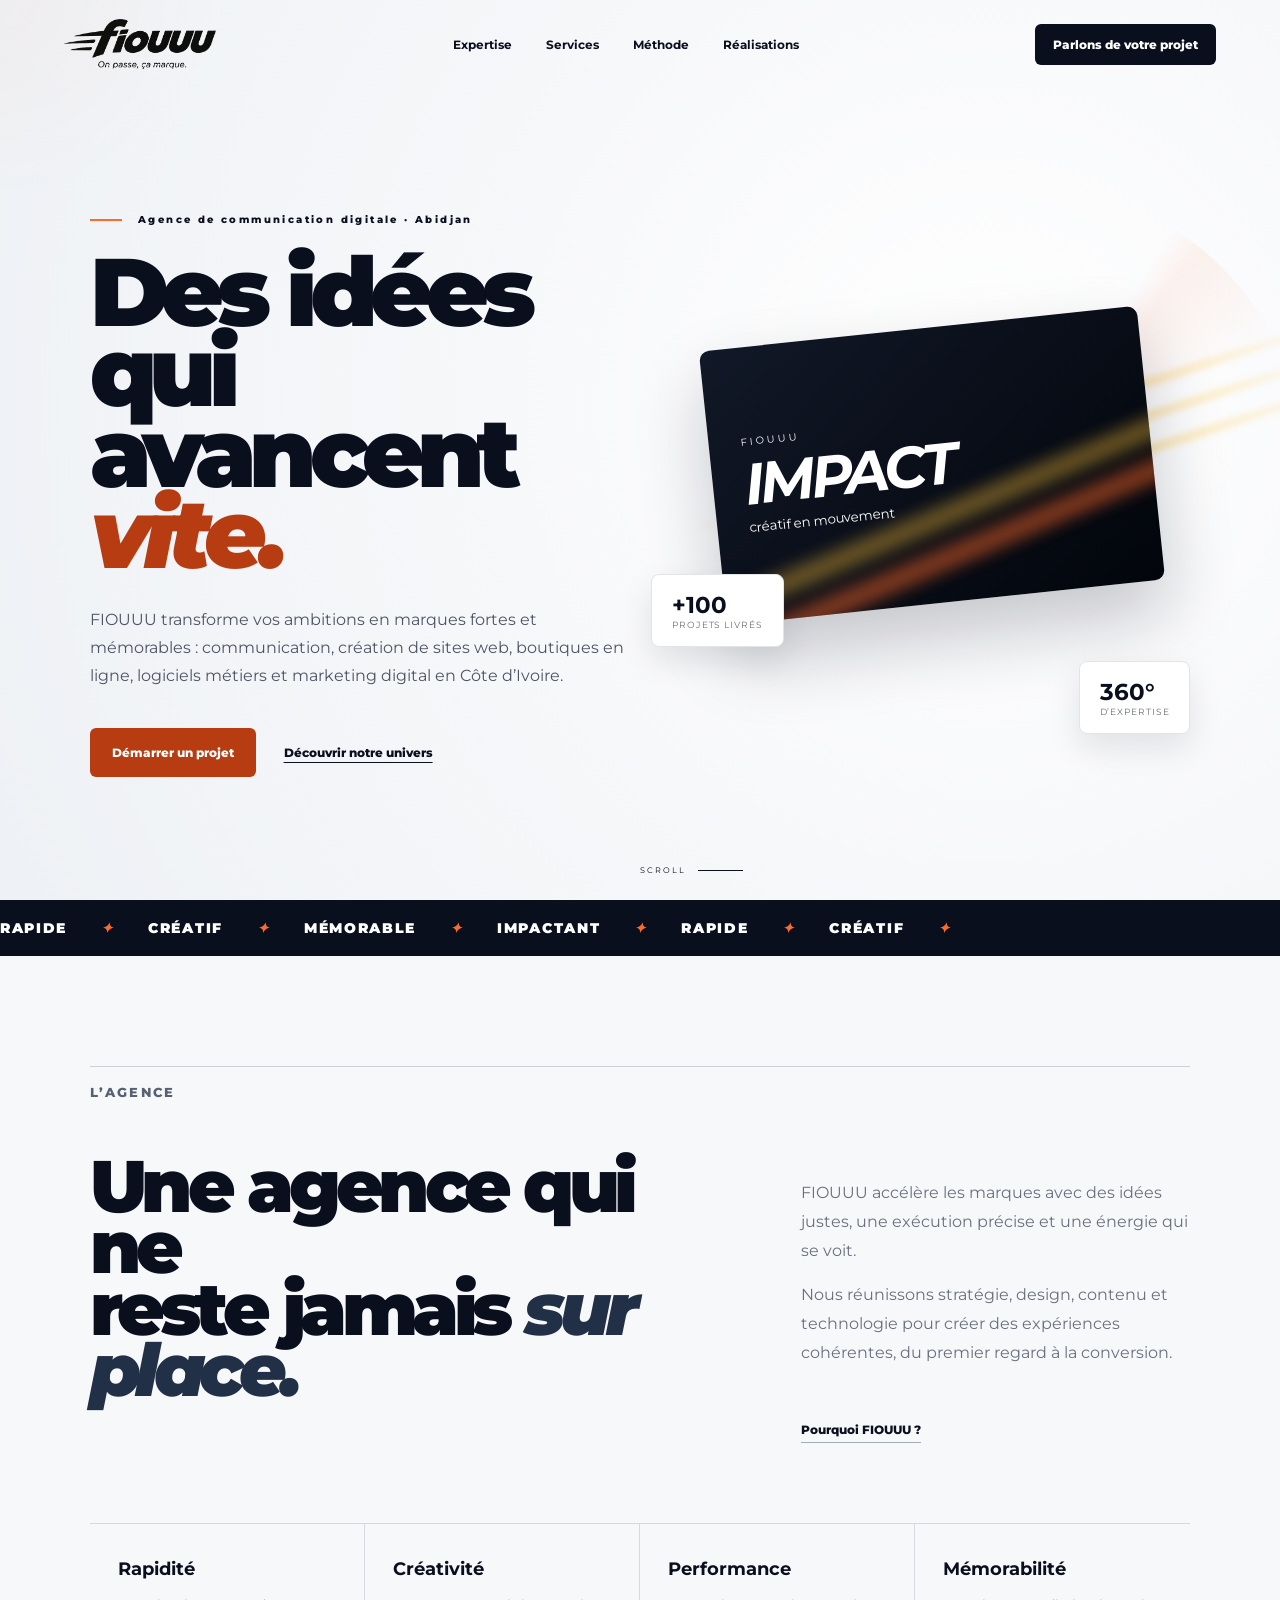
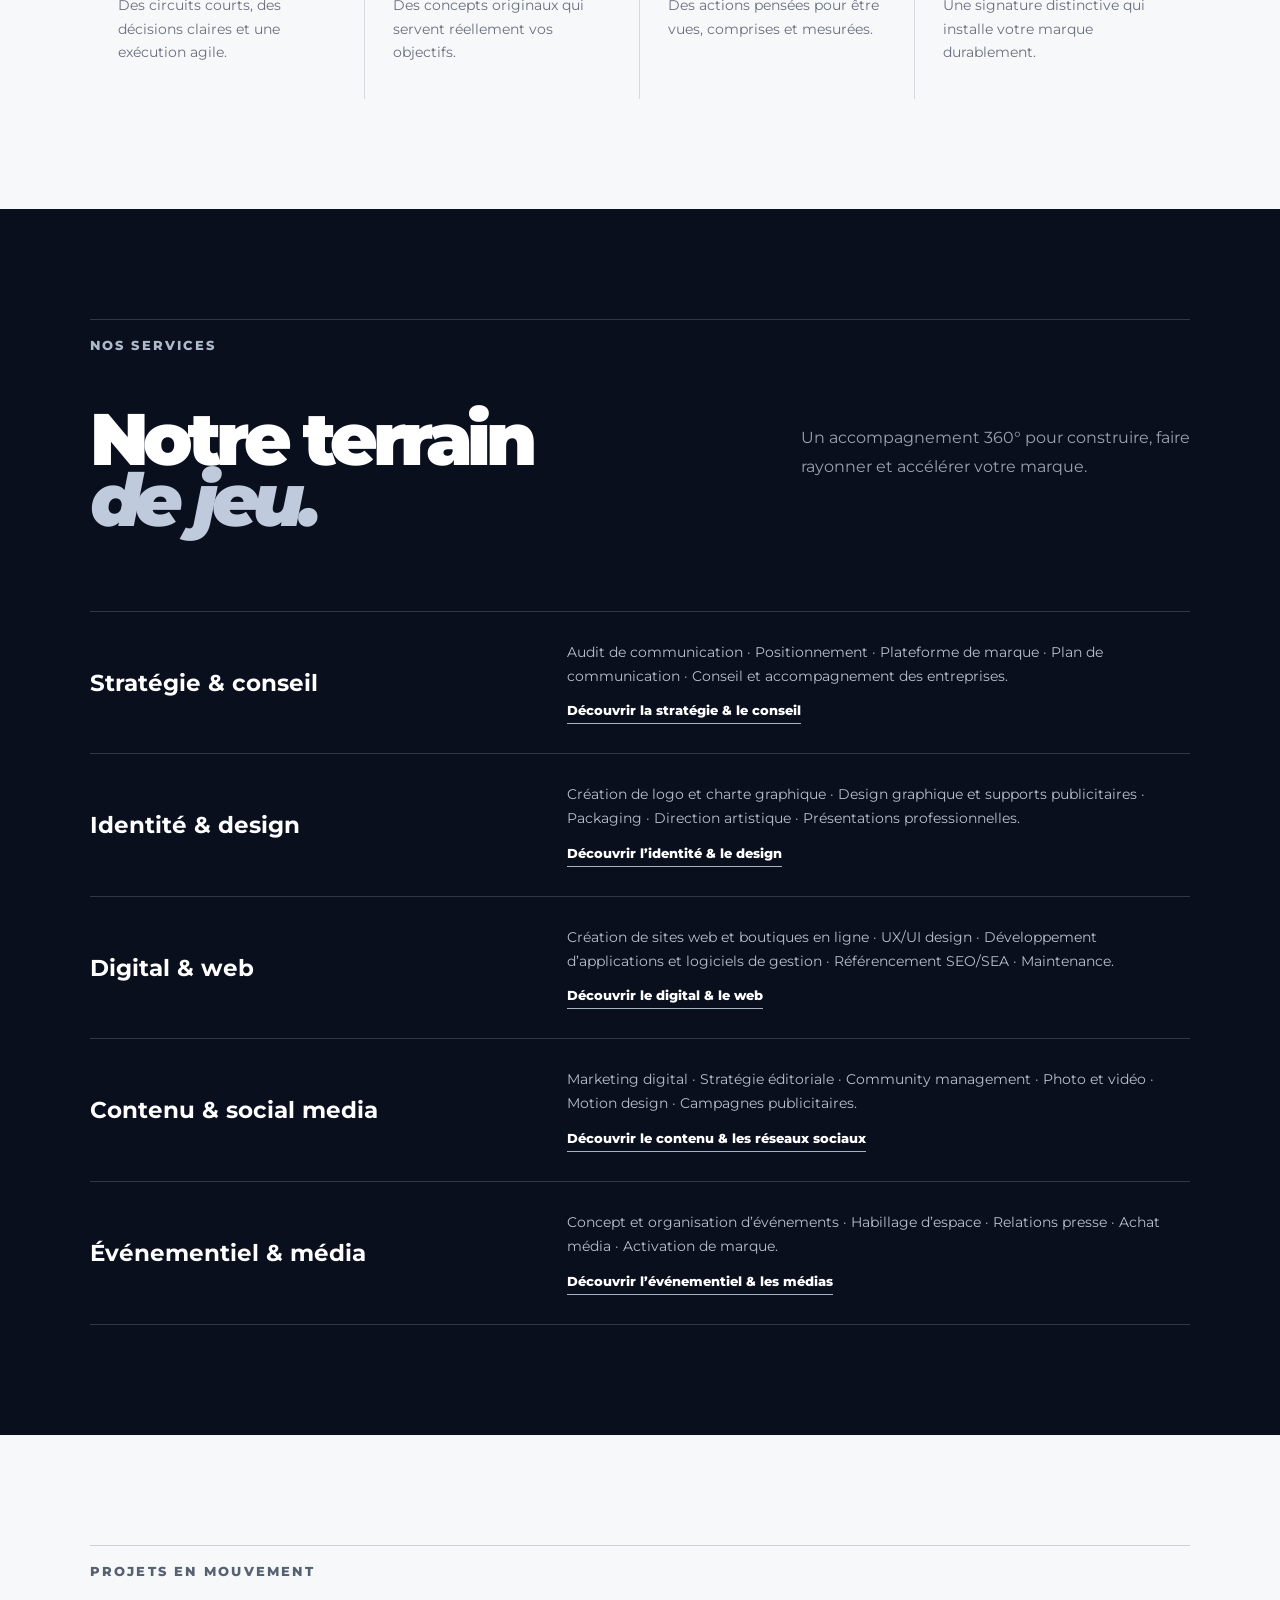
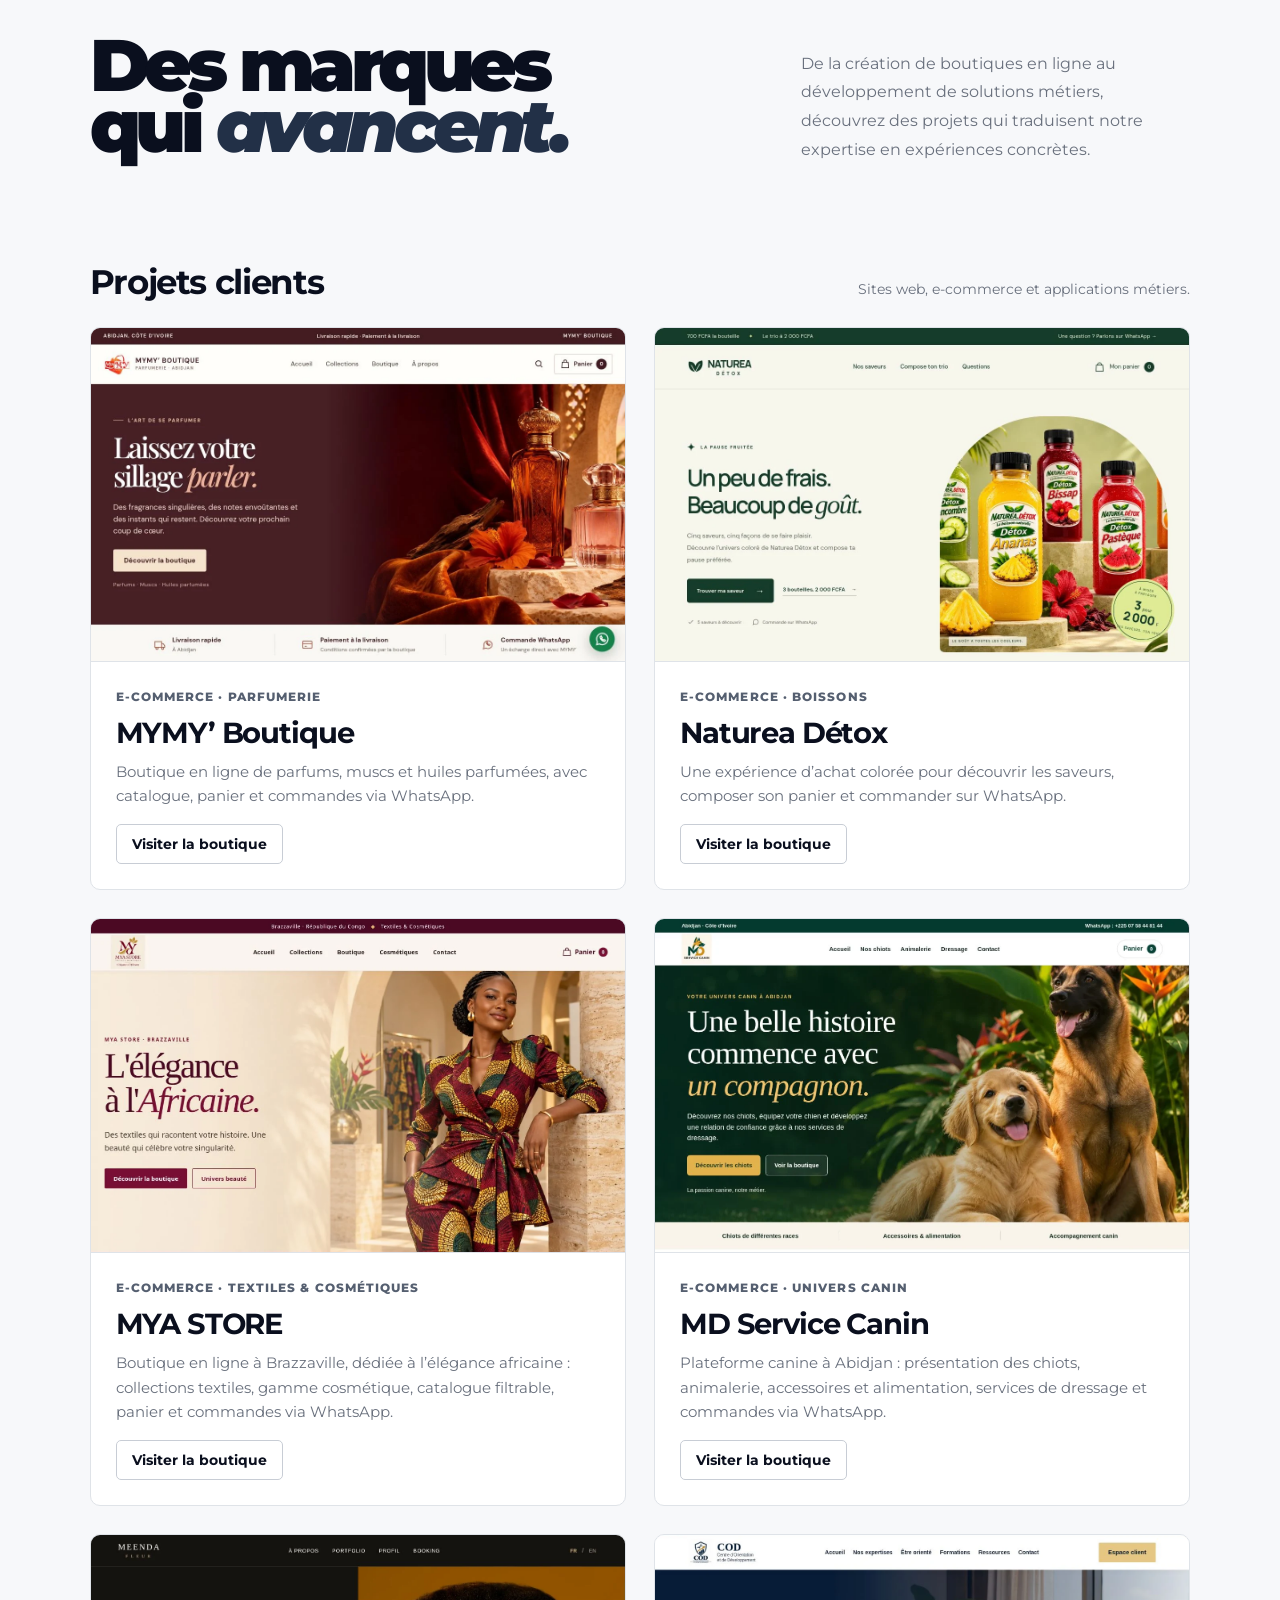
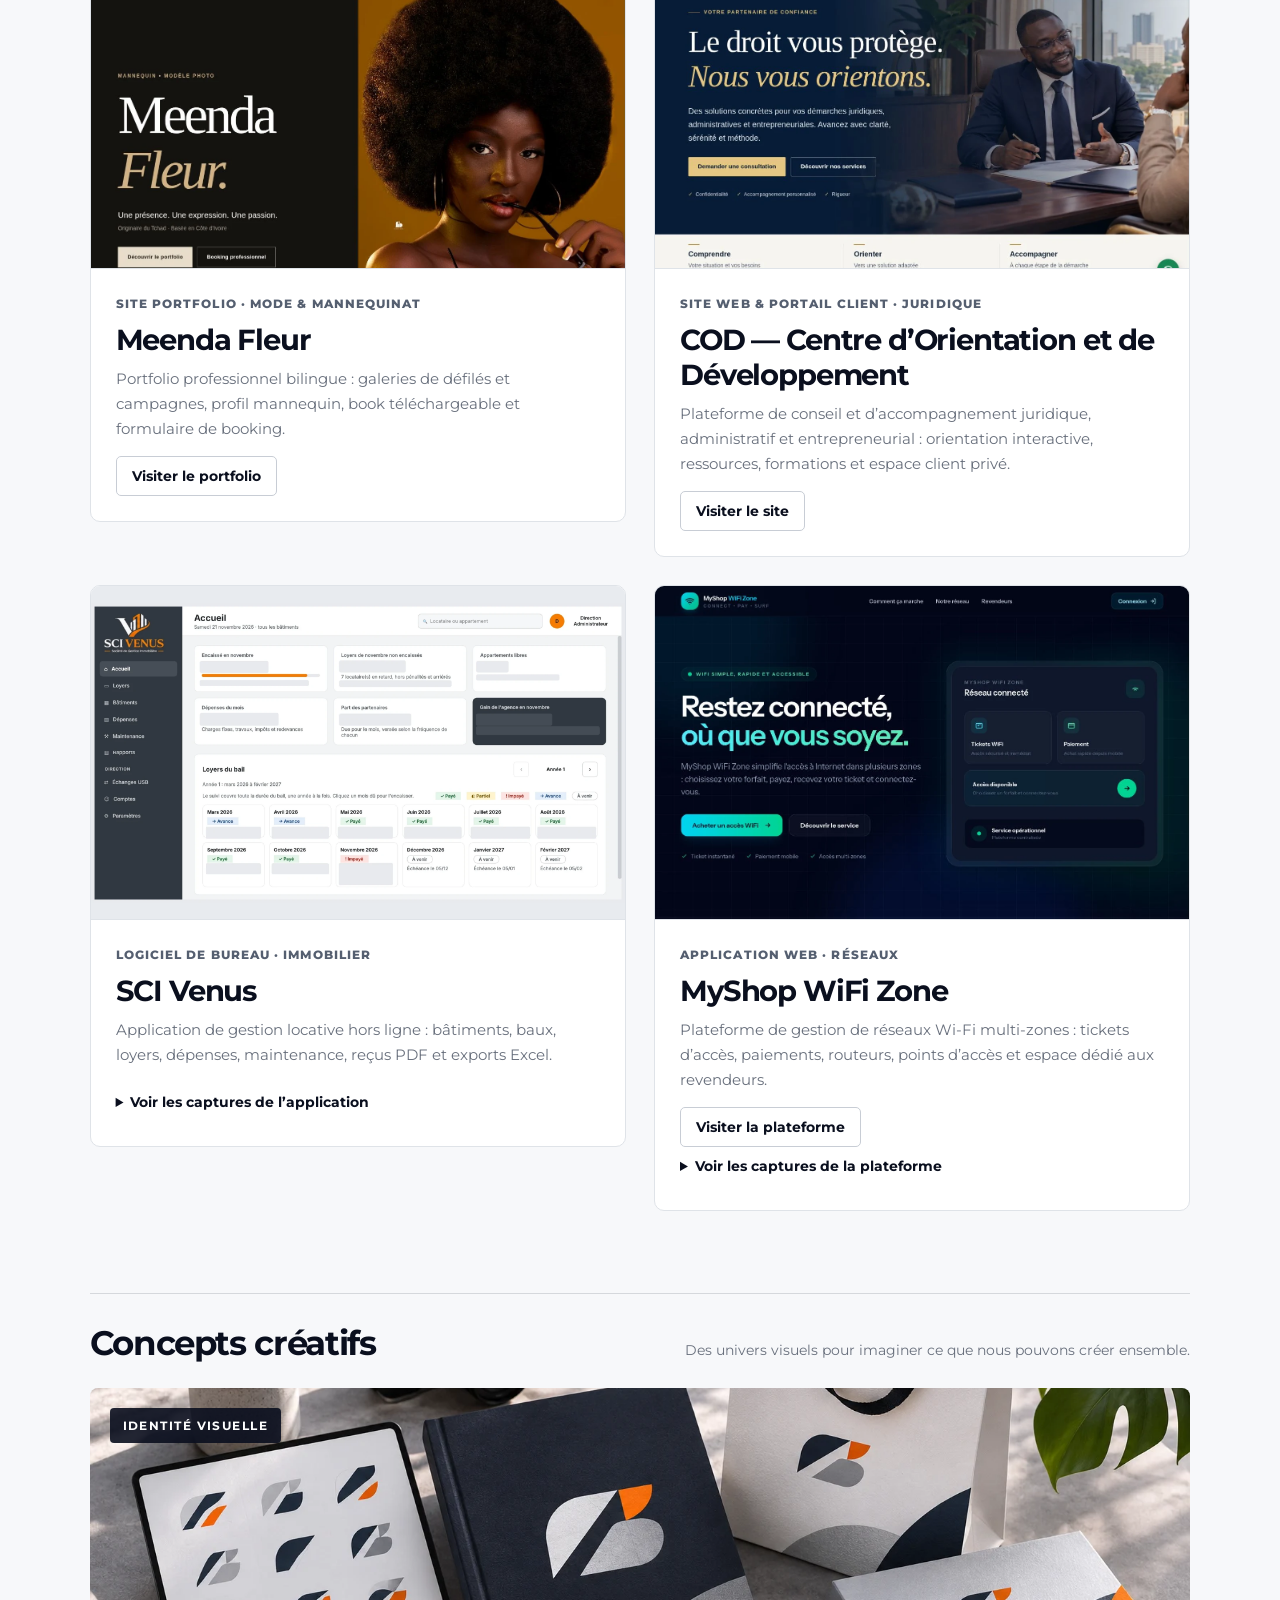
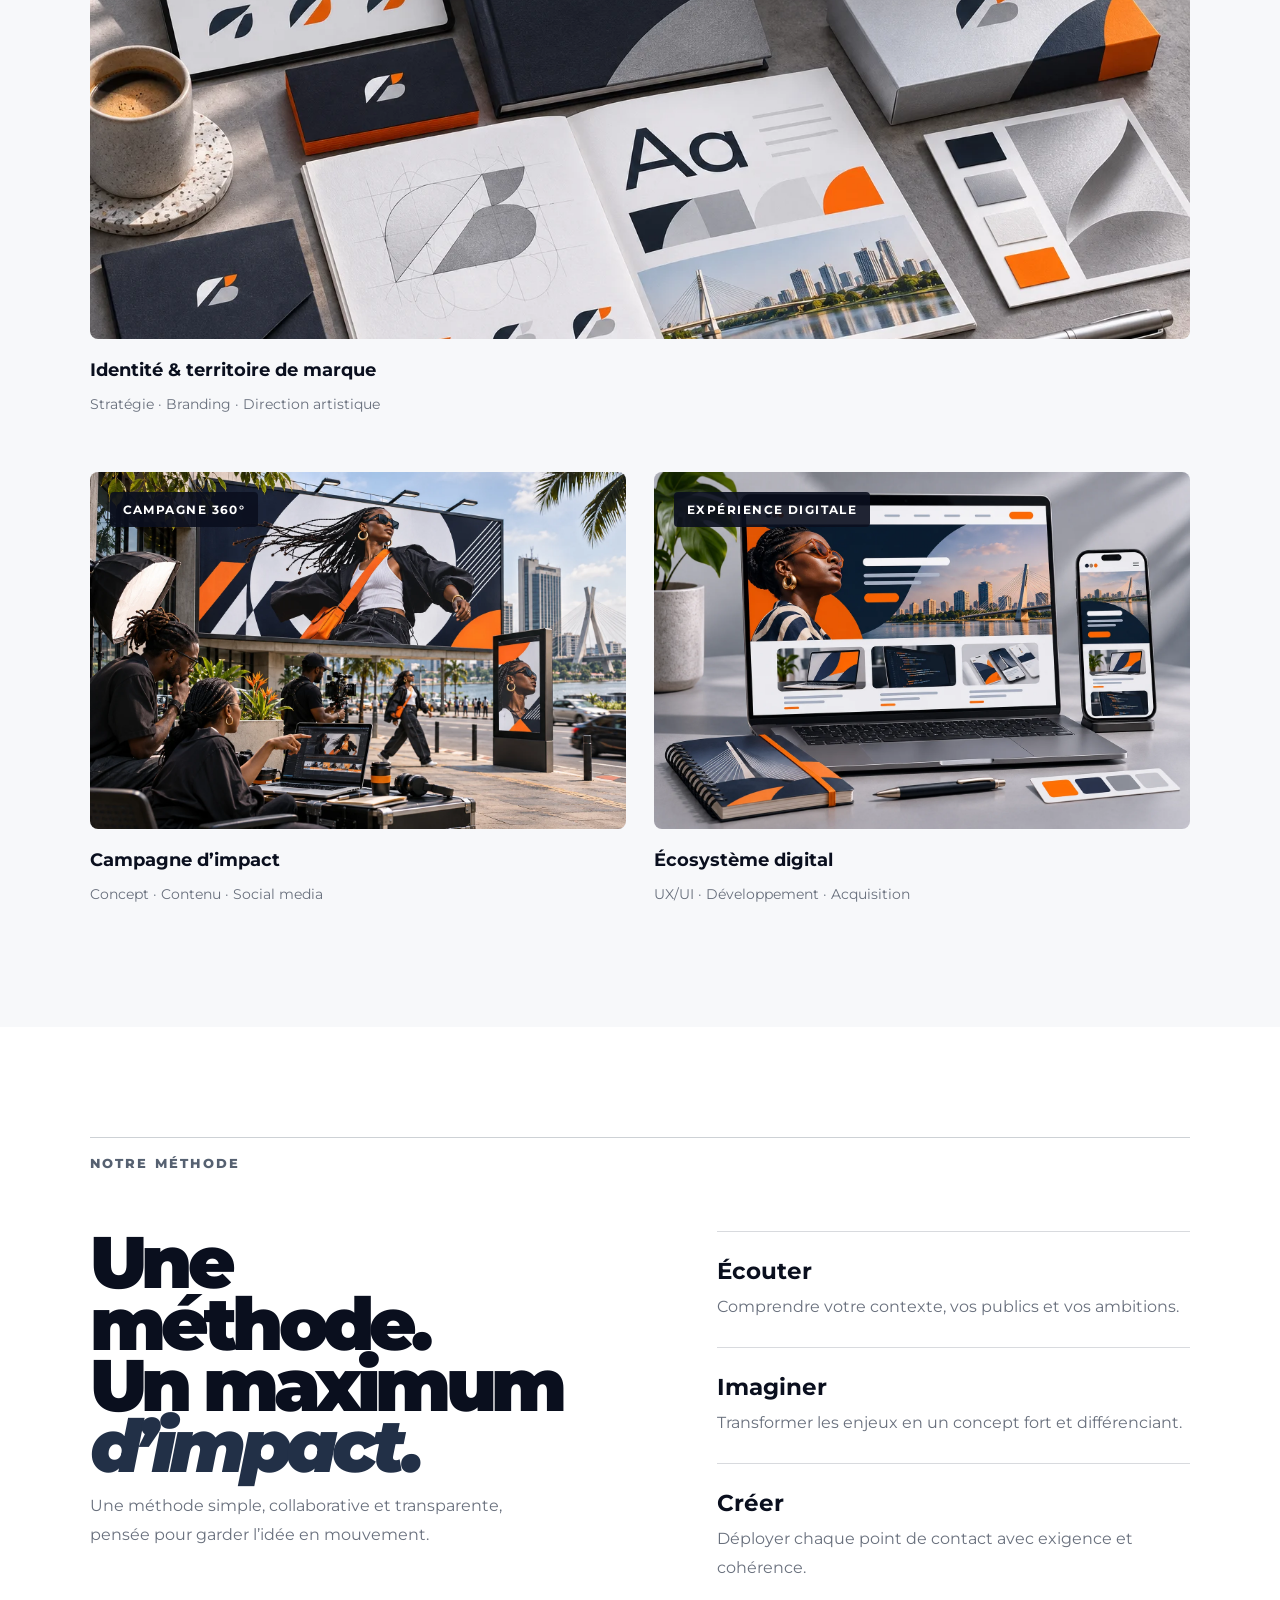
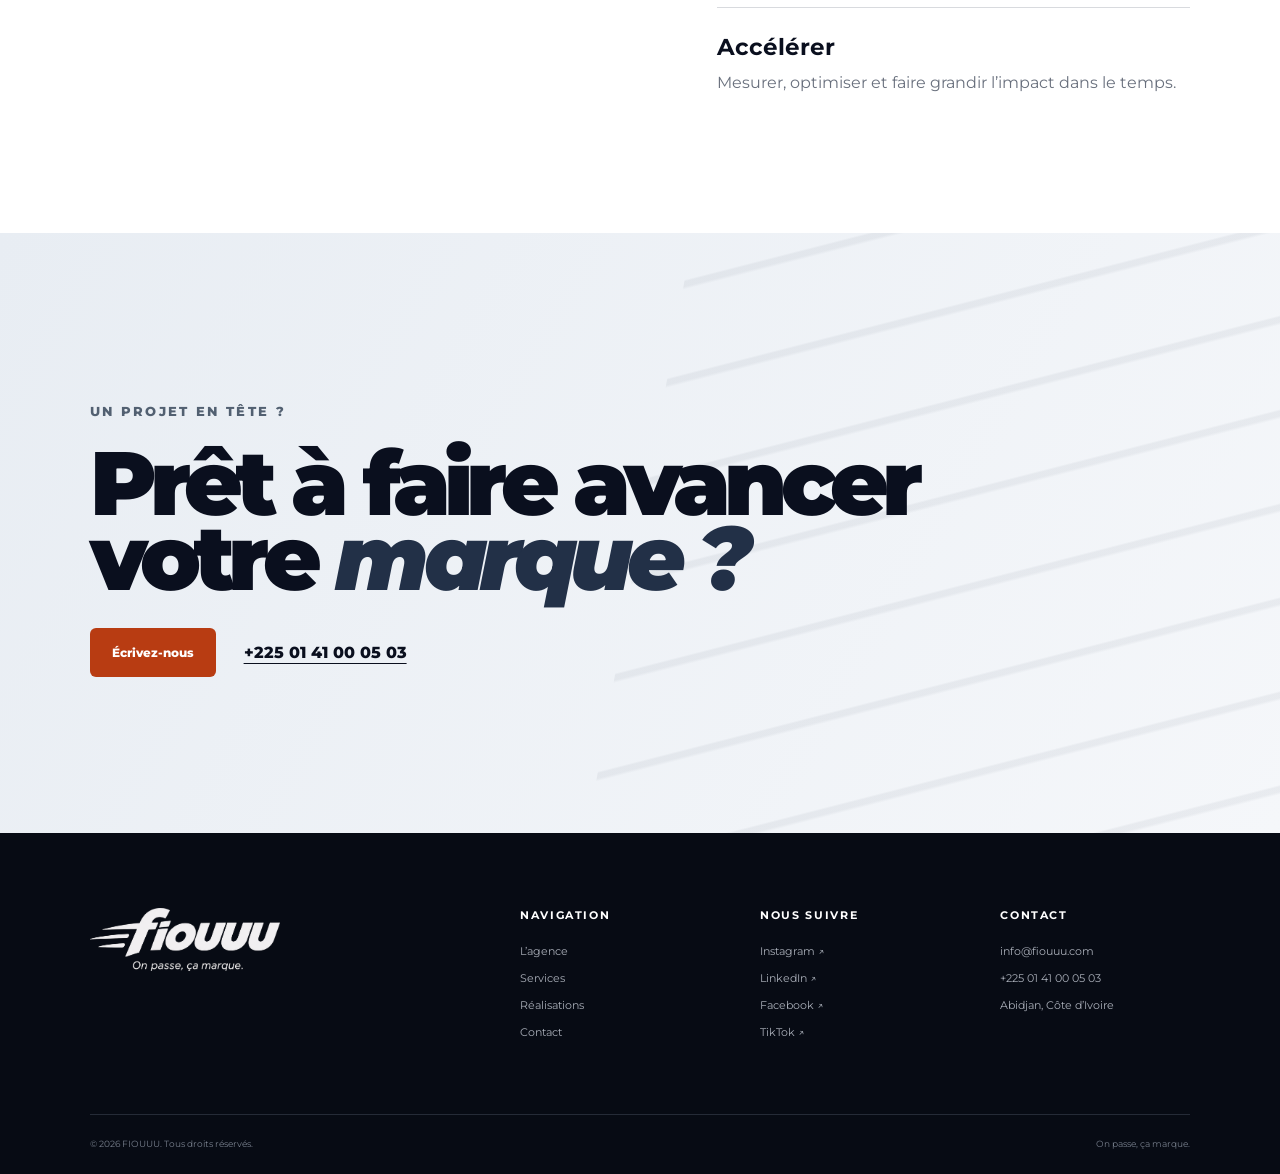
==== commit 489dda83: "FIOUUU V8 — cinq pages de services, visuels originaux et SEO" ====
--- a/index.html
+++ b/index.html
@@ -38,11 +38,11 @@
         "address": {"@type":"PostalAddress","addressLocality":"Abidjan","addressCountry":"CI"},
         "areaServed": {"@type":"Country","name":"Côte d’Ivoire"},
         "hasOfferCatalog": {"@type":"OfferCatalog","name":"Expertises FIOUUU","itemListElement":[
-          {"@type":"Offer","itemOffered":{"@type":"Service","name":"Stratégie et conseil en communication","url":"https://fiouuu.com/#strategie","provider":{"@id":"https://fiouuu.com/#agence"}}},
-          {"@type":"Offer","itemOffered":{"@type":"Service","name":"Création de logo, identité visuelle et design graphique","url":"https://fiouuu.com/#identite","provider":{"@id":"https://fiouuu.com/#agence"}}},
-          {"@type":"Offer","itemOffered":{"@type":"Service","name":"Création de sites web, boutiques en ligne et applications de gestion","url":"https://fiouuu.com/#digital","provider":{"@id":"https://fiouuu.com/#agence"}}},
-          {"@type":"Offer","itemOffered":{"@type":"Service","name":"Marketing digital, community management et production de contenu","url":"https://fiouuu.com/#contenu","provider":{"@id":"https://fiouuu.com/#agence"}}},
-          {"@type":"Offer","itemOffered":{"@type":"Service","name":"Communication événementielle et média","url":"https://fiouuu.com/#evenementiel","provider":{"@id":"https://fiouuu.com/#agence"}}}
+          {"@type":"Offer","itemOffered":{"@type":"Service","name":"Stratégie et conseil en communication","url":"https://fiouuu.com/services/strategie-conseil/","provider":{"@id":"https://fiouuu.com/#agence"}}},
+          {"@type":"Offer","itemOffered":{"@type":"Service","name":"Création de logo, identité visuelle et design graphique","url":"https://fiouuu.com/services/identite-design/","provider":{"@id":"https://fiouuu.com/#agence"}}},
+          {"@type":"Offer","itemOffered":{"@type":"Service","name":"Création de sites web, boutiques en ligne et applications de gestion","url":"https://fiouuu.com/services/digital-web/","provider":{"@id":"https://fiouuu.com/#agence"}}},
+          {"@type":"Offer","itemOffered":{"@type":"Service","name":"Marketing digital, community management et production de contenu","url":"https://fiouuu.com/services/contenu-social-media/","provider":{"@id":"https://fiouuu.com/#agence"}}},
+          {"@type":"Offer","itemOffered":{"@type":"Service","name":"Communication événementielle et média","url":"https://fiouuu.com/services/evenementiel-media/","provider":{"@id":"https://fiouuu.com/#agence"}}}
         ]}
       },
       {"@type":"WebSite","@id":"https://fiouuu.com/#website","url":"https://fiouuu.com/","name":"FIOUUU","inLanguage":"fr","publisher":{"@id":"https://fiouuu.com/#agence"}},
@@ -56,6 +56,7 @@
   <link rel="stylesheet" href="styles.css" />
   <link rel="stylesheet" href="intro.css" />
   <link rel="stylesheet" href="refinement.css" />
+  <link rel="stylesheet" href="services.css" />
   <noscript><style>.logo-intro{display:none!important}.intro-active .brand,.reveal{opacity:1!important;transform:none!important}.nav nav{display:flex!important;flex-wrap:wrap;gap:10px}.menu{display:none!important}</style></noscript>
 </head>
 <body class="intro-active">
@@ -110,11 +111,11 @@
       <div class="section-no light">NOS SERVICES</div>
       <div class="services-head reveal"><h2>Notre terrain<br><em>de jeu.</em></h2><p>Un accompagnement 360° pour construire, faire rayonner et accélérer votre marque.</p></div>
       <div class="service-list">
-        <article class="service" id="strategie"><h3>Stratégie & conseil</h3><p>Audit de communication · Positionnement · Plateforme de marque · Plan de communication · Conseil et accompagnement des entreprises.</p></article>
-        <article class="service" id="identite"><h3>Identité & design</h3><p>Création de logo et charte graphique · Design graphique et supports publicitaires · Packaging · Direction artistique · Présentations professionnelles.</p></article>
-        <article class="service" id="digital"><h3>Digital & web</h3><p>Création de sites web et boutiques en ligne · UX/UI design · Développement d’applications et logiciels de gestion · Référencement SEO/SEA · Maintenance.</p></article>
-        <article class="service" id="contenu"><h3>Contenu & social media</h3><p>Marketing digital · Stratégie éditoriale · Community management · Photo et vidéo · Motion design · Campagnes publicitaires.</p></article>
-        <article class="service" id="evenementiel"><h3>Événementiel & média</h3><p>Concept et organisation d’événements · Habillage d’espace · Relations presse · Achat média · Activation de marque.</p></article>
+        <article class="service" id="strategie"><h3>Stratégie & conseil</h3><div><p>Audit de communication · Positionnement · Plateforme de marque · Plan de communication · Conseil et accompagnement des entreprises.</p><a class="service-discover" href="services/strategie-conseil/">Découvrir la stratégie &amp; le conseil</a></div></article>
+        <article class="service" id="identite"><h3>Identité & design</h3><div><p>Création de logo et charte graphique · Design graphique et supports publicitaires · Packaging · Direction artistique · Présentations professionnelles.</p><a class="service-discover" href="services/identite-design/">Découvrir l’identité &amp; le design</a></div></article>
+        <article class="service" id="digital"><h3>Digital & web</h3><div><p>Création de sites web et boutiques en ligne · UX/UI design · Développement d’applications et logiciels de gestion · Référencement SEO/SEA · Maintenance.</p><a class="service-discover" href="services/digital-web/">Découvrir le digital &amp; le web</a></div></article>
+        <article class="service" id="contenu"><h3>Contenu & social media</h3><div><p>Marketing digital · Stratégie éditoriale · Community management · Photo et vidéo · Motion design · Campagnes publicitaires.</p><a class="service-discover" href="services/contenu-social-media/">Découvrir le contenu &amp; les réseaux sociaux</a></div></article>
+        <article class="service" id="evenementiel"><h3>Événementiel & média</h3><div><p>Concept et organisation d’événements · Habillage d’espace · Relations presse · Achat média · Activation de marque.</p><a class="service-discover" href="services/evenementiel-media/">Découvrir l’événementiel &amp; les médias</a></div></article>
       </div>
     </section>
 
--- a/services.css
+++ b/services.css
@@ -0,0 +1,29 @@
+/* FIOUUU: editorial service pages. Shared palette and typography with the V8. */
+.service-discover{display:inline-flex;align-items:center;margin-top:14px;color:#fff;font-size:13px;font-weight:800;border-bottom:1px solid #a8b4c5;padding:0 0 5px;transition:color .2s,border-color .2s}
+.service-discover:hover,.service-discover:focus-visible{color:#ffbb97;border-color:#ffbb97}
+.service-page .nav{position:relative;border-bottom:1px solid #e3e6eb;background:#fff}
+.service-page .nav nav{font-size:13px}.service-page .nav nav a[aria-current]{color:var(--accent-text)}
+.service-page .nav .brand img{height:auto}.service-page .nav .pill{font-size:12px}
+.service-page a:focus-visible,.service-page button:focus-visible,.service-discover:focus-visible{outline:3px solid #e77345;outline-offset:5px}
+.svc-wrap{max-width:1530px;margin:auto;padding-inline:clamp(24px,6vw,96px)}
+.svc-breadcrumb{display:flex;flex-wrap:wrap;align-items:center;gap:9px;padding-block:26px 0;font-size:13px;font-weight:600;color:#526071}.svc-breadcrumb a{text-decoration:underline;text-underline-offset:4px}
+.svc-hero{padding-block:54px 72px;display:grid;grid-template-columns:minmax(0,.9fr) minmax(0,1.2fr);align-items:center;gap:clamp(30px,5vw,86px)}
+.svc-eyebrow{display:flex;gap:12px;align-items:center;color:var(--accent-text);font-weight:800;letter-spacing:.13em;text-transform:uppercase;font-size:12px;line-height:1.5;margin:0 0 21px}.svc-eyebrow::before{content:"";width:29px;height:2px;background:#ff6a2a;flex-shrink:0}
+.svc-hero h1{font-size:clamp(44px,4.9vw,78px);line-height:1.02;letter-spacing:-.065em;font-weight:900;margin:0 0 22px;overflow-wrap:normal}.svc-hero h1 em{color:var(--accent-text);font-style:italic}
+.svc-lead{font-size:17px;line-height:1.8;color:#4d586a;margin:0 0 28px;max-width:570px}.svc-actions{display:flex;align-items:center;flex-wrap:wrap;gap:16px}.svc-actions .pill{background:var(--accent-text);color:white;font-size:14px}.svc-actions .pill:hover{background:#96300e}.svc-actions .text-link{font-size:14px}
+.svc-image{margin:0;min-width:0;position:relative}.svc-image img{display:block;width:100%;height:auto;aspect-ratio:3/2;border-radius:8px;background:#dce2e8;box-shadow:0 18px 50px rgba(10,15,30,.12)}.svc-image figcaption{font-size:12px;color:#596577;margin-top:12px;line-height:1.4}
+.svc-divider{height:1px;background:#d7dce4;margin:0;border:0}
+.svc-benefit{padding-block:75px;display:grid;grid-template-columns:minmax(0,.85fr) minmax(0,1.15fr);gap:clamp(25px,8vw,122px)}
+.svc-section-label{display:block;font-size:12px;letter-spacing:.17em;font-weight:800;color:#637187;text-transform:uppercase;margin-bottom:18px}
+.svc-title{font-size:clamp(32px,4.35vw,60px);letter-spacing:-.055em;font-weight:900;line-height:1.08;margin:0 0 20px;max-width:780px}.svc-title em{font-style:italic;color:var(--slate)}
+.svc-copy{font-size:16px;line-height:1.85;color:#4e596b;margin:0;max-width:700px}.svc-copy+.svc-copy{margin-top:18px}
+.svc-deliver{background:var(--ink);color:white;padding-block:80px}.svc-deliver .svc-section-label{color:#b5c0d0}.svc-deliver .svc-title em{color:#c0cadd}.svc-deliver .svc-copy{color:#b6bfce}.svc-deliver-top{display:grid;grid-template-columns:1fr 1fr;gap:clamp(25px,6vw,85px);align-items:end;padding-bottom:36px}
+.svc-scope{border-top:1px solid #354057}.svc-scope article{display:grid;grid-template-columns:minmax(0,.85fr) minmax(0,1.15fr);gap:clamp(20px,6vw,90px);padding:28px 0;border-bottom:1px solid #354057}.svc-scope h3{font-size:23px;letter-spacing:-.035em;margin:0;line-height:1.3}.svc-scope p{font-size:16px;color:#c0c9d6;line-height:1.7;margin:0;max-width:650px}
+.svc-process{padding-block:75px}.svc-process .svc-title{margin-bottom:36px}.svc-process-list{display:grid;grid-template-columns:repeat(3,minmax(0,1fr));gap:0;border-block:1px solid #d7dce4}.svc-process-list article{padding:27px 28px 28px 0;border-right:1px solid #d7dce4}.svc-process-list article:not(:first-child){padding-left:28px}.svc-process-list article:last-child{border-right:0}.svc-process-list h3{font-size:21px;margin:0 0 12px;letter-spacing:-.025em}.svc-process-list p{font-size:15px;line-height:1.75;color:#4e596b;margin:0}.svc-realizations{display:inline-block;margin-top:25px;font-weight:800;font-size:14px;color:var(--accent-text);text-decoration:underline;text-underline-offset:4px}
+.svc-faq{padding-block:66px;border-top:1px solid #d7dce4;display:grid;grid-template-columns:minmax(0,.7fr) minmax(0,1.3fr);gap:clamp(25px,8vw,120px)}.svc-faq-list{border-top:1px solid #d7dce4}.svc-faq details{border-bottom:1px solid #d7dce4;padding:20px 0}.svc-faq summary{font-size:16px;font-weight:800;list-style:none;display:flex;justify-content:space-between;gap:16px;cursor:pointer;line-height:1.5}.svc-faq summary::after{content:"+";font-size:21px;line-height:1.2;color:var(--accent-text)}.svc-faq details[open] summary::after{content:"−"}.svc-faq summary::-webkit-details-marker{display:none}.svc-faq p{font-size:16px;color:#4e596b;line-height:1.75;margin-bottom:0}
+.svc-next{padding-block:54px;background:#e8edf3}.svc-next .svc-wrap{display:grid;grid-template-columns:1fr 1.5fr;gap:25px}.svc-next h2{font-size:clamp(24px,3vw,38px);letter-spacing:-.04em;margin:0}.svc-next-links{display:flex;flex-wrap:wrap;gap:12px}.svc-next-links a{padding:11px 14px;border:1px solid #b3becd;border-radius:5px;font-size:14px;font-weight:700;background:transparent}.svc-next-links a:hover{background:#fff;border-color:var(--ink)}
+.svc-contact{padding-block:70px;background:linear-gradient(115deg,#f7f8fa,#e8edf3)}.svc-contact .svc-title{font-size:clamp(36px,5vw,70px)}.svc-contact .svc-copy{margin-bottom:28px}.svc-contact .svc-actions .contact-phone{font-size:16px}
+.service-page footer .footer-main>div{font-size:14px}.service-page .footer-bottom{font-size:12px}
+@media(max-width:1020px){.svc-hero{grid-template-columns:1fr;gap:34px;padding-top:42px}.svc-hero h1{max-width:850px}.svc-image{max-width:100%}.svc-benefit,.svc-deliver-top,.svc-faq{gap:30px}.svc-hero .svc-lead{max-width:760px}}
+@media(max-width:760px){.svc-breadcrumb{font-size:12px;padding-top:20px}.svc-hero{padding-block:36px 50px}.svc-hero h1{font-size:clamp(38px,10vw,58px);line-height:1.06}.svc-benefit,.svc-deliver-top,.svc-scope article,.svc-faq,.svc-next .svc-wrap{grid-template-columns:1fr;gap:15px}.svc-benefit,.svc-deliver,.svc-process,.svc-faq,.svc-contact{padding-block:49px}.svc-scope article{padding:24px 0}.svc-process-list{grid-template-columns:1fr}.svc-process-list article,.svc-process-list article:not(:first-child){border-right:0;border-bottom:1px solid #d7dce4;padding:24px 0}.svc-process-list article:last-child{border-bottom:0}.svc-next{padding-block:34px}.svc-lead{font-size:16px}.svc-title{font-size:35px}.svc-deliver-top{padding-bottom:25px}.svc-image img{border-radius:6px}.svc-actions .pill{padding:15px 17px}.svc-scope h3{font-size:21px}}
+@media(prefers-reduced-motion:reduce){.service-page *{scroll-behavior:auto;transition:none}}
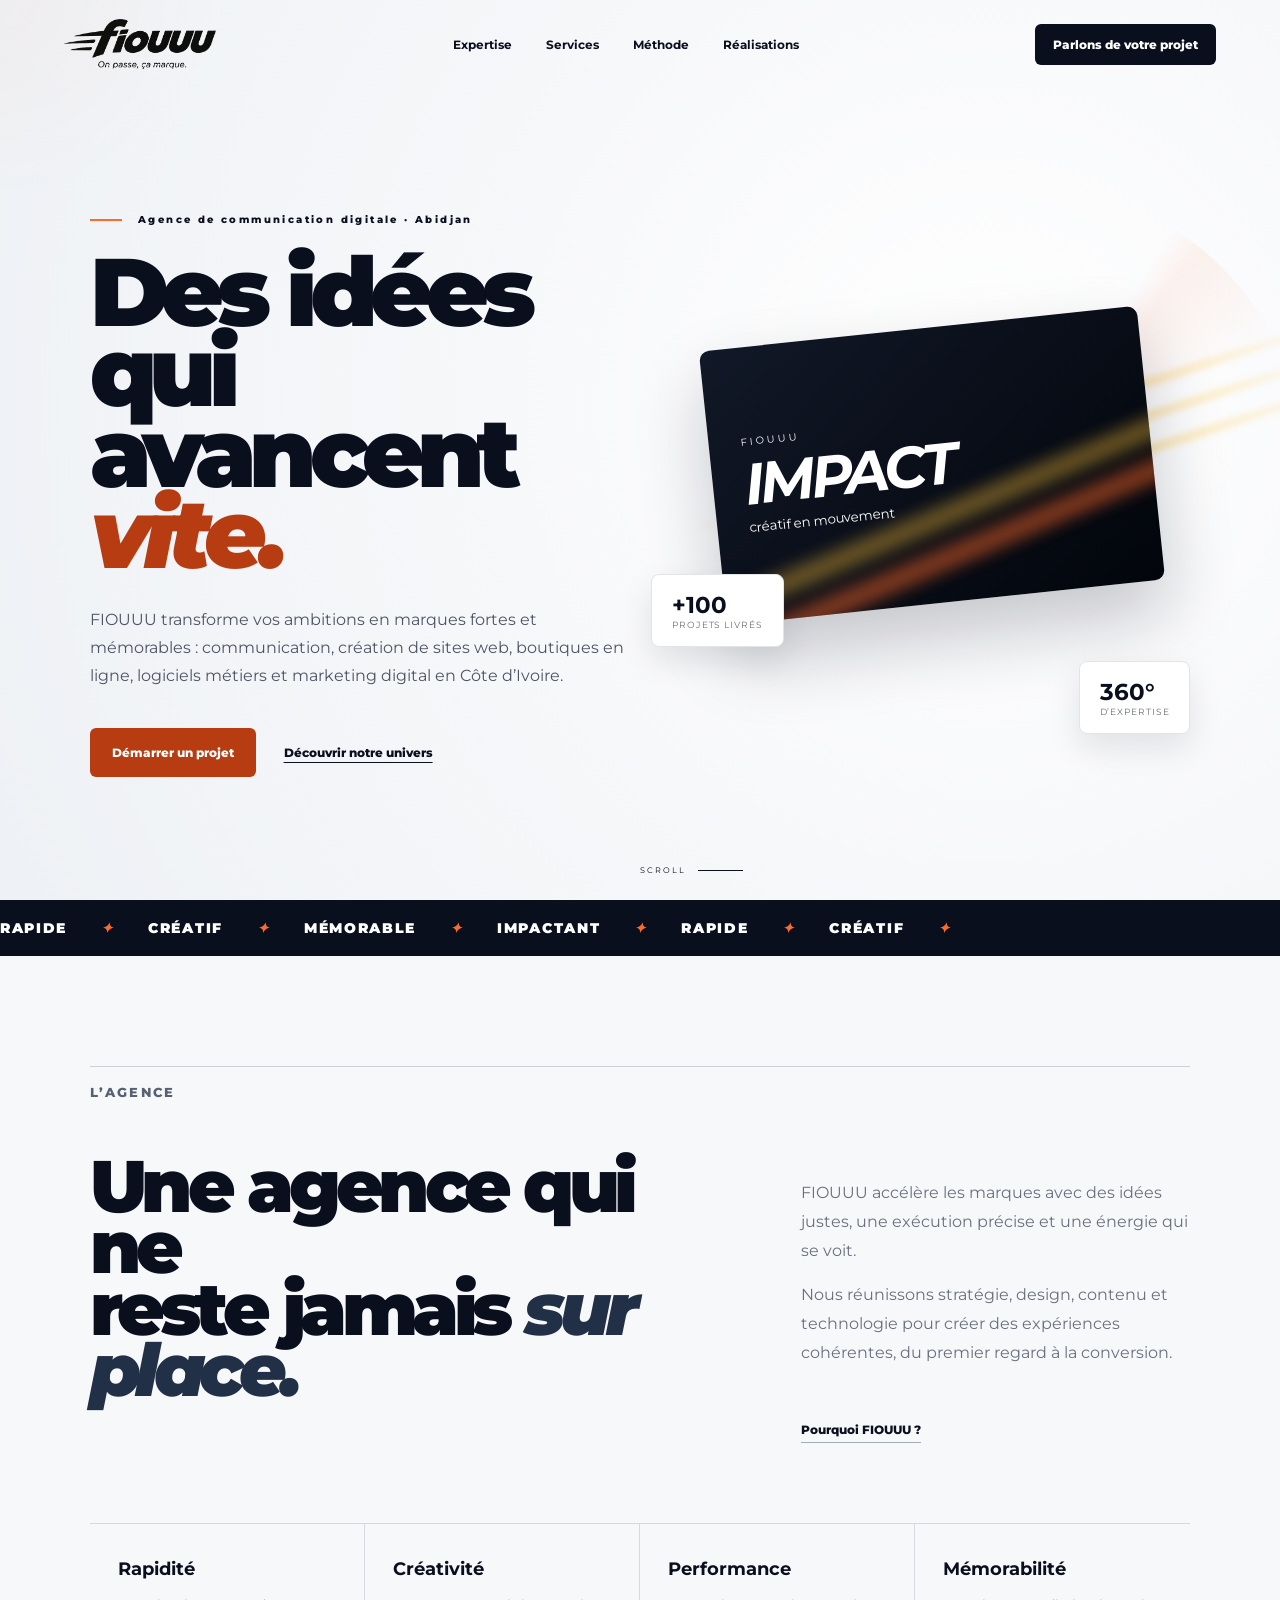
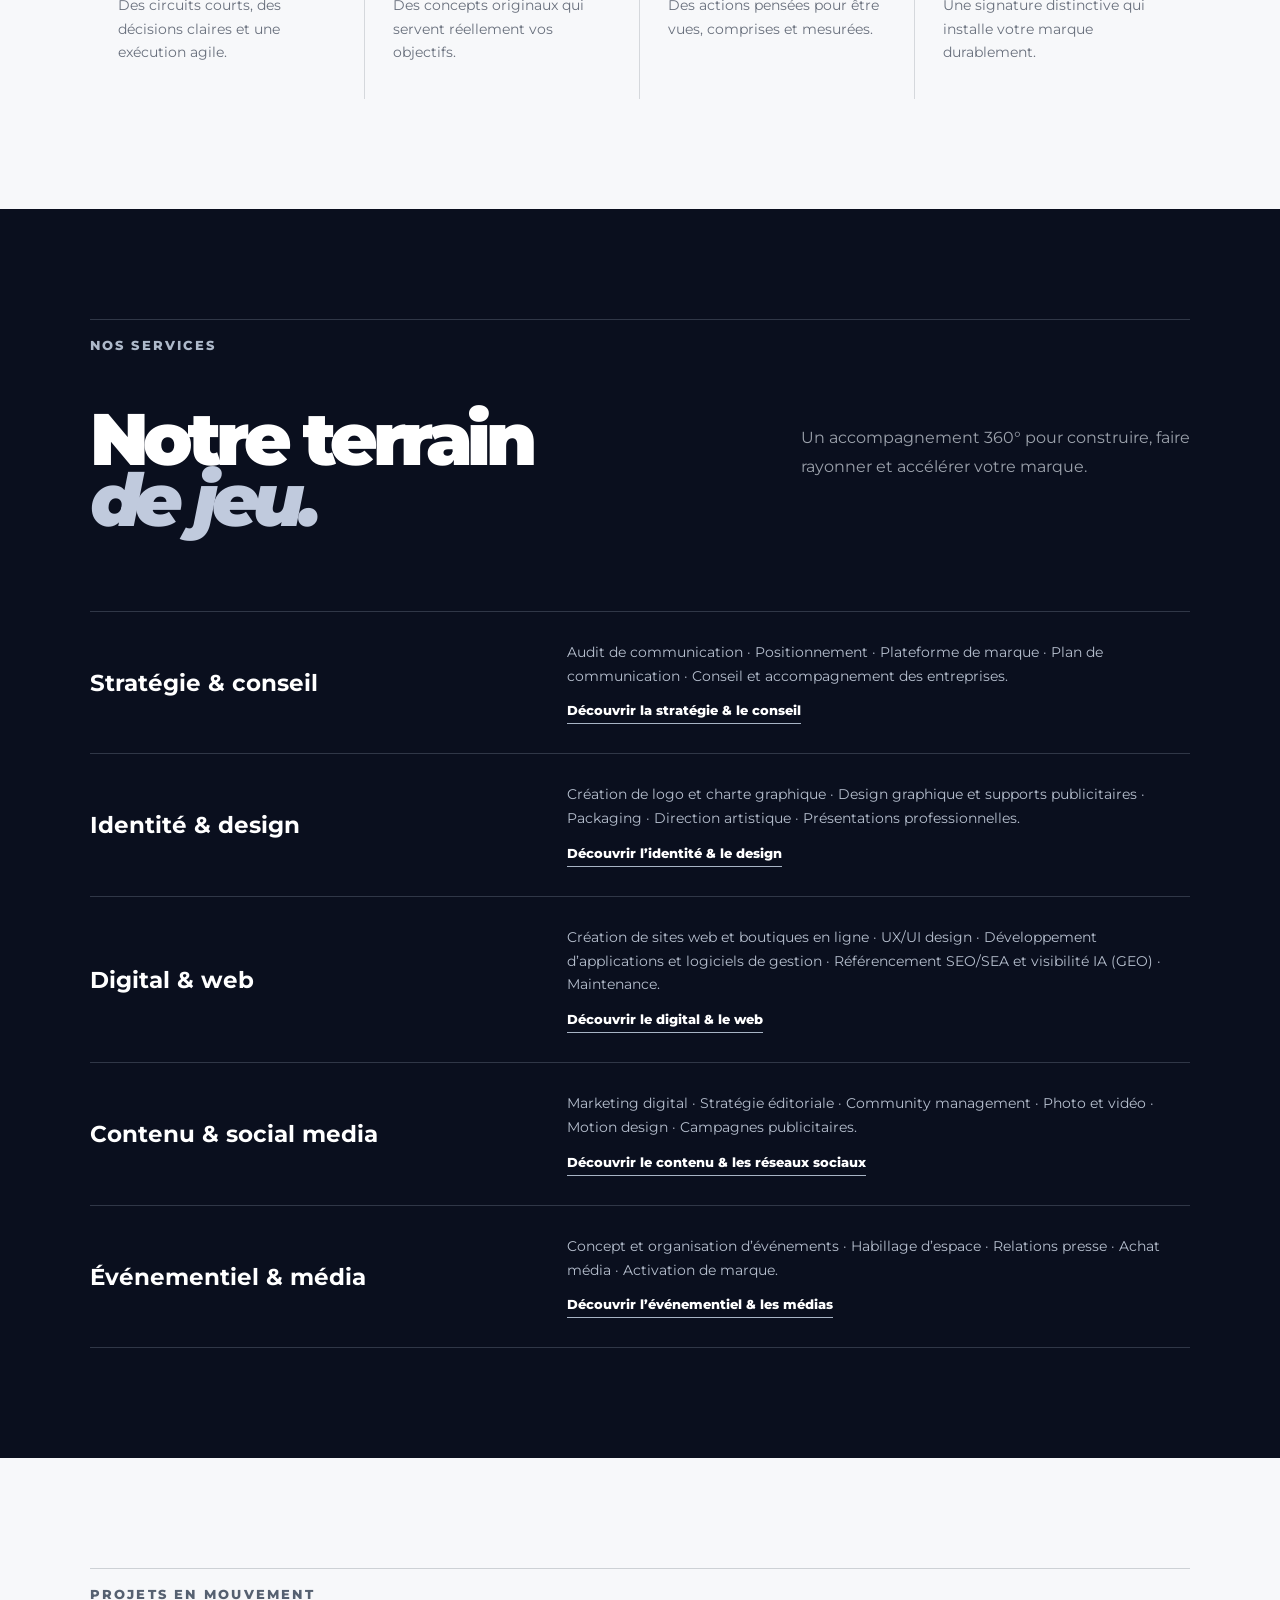
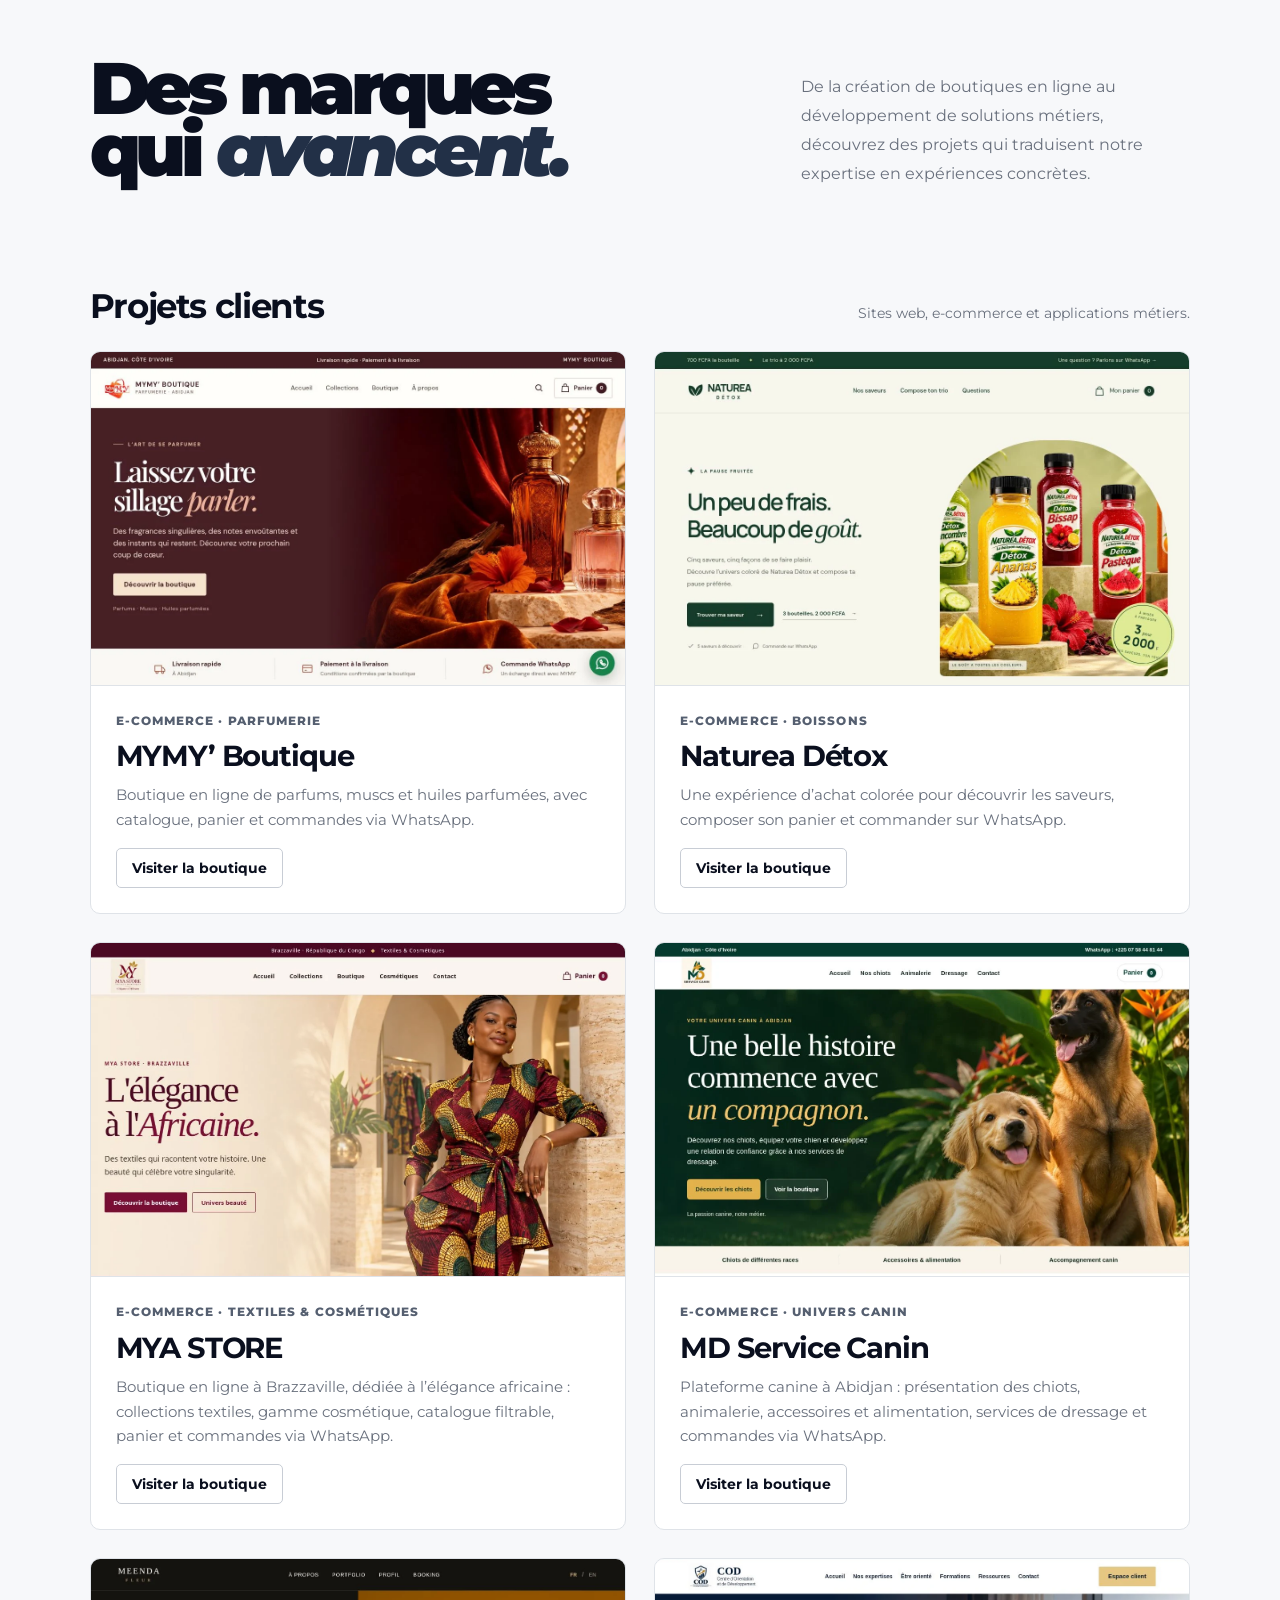
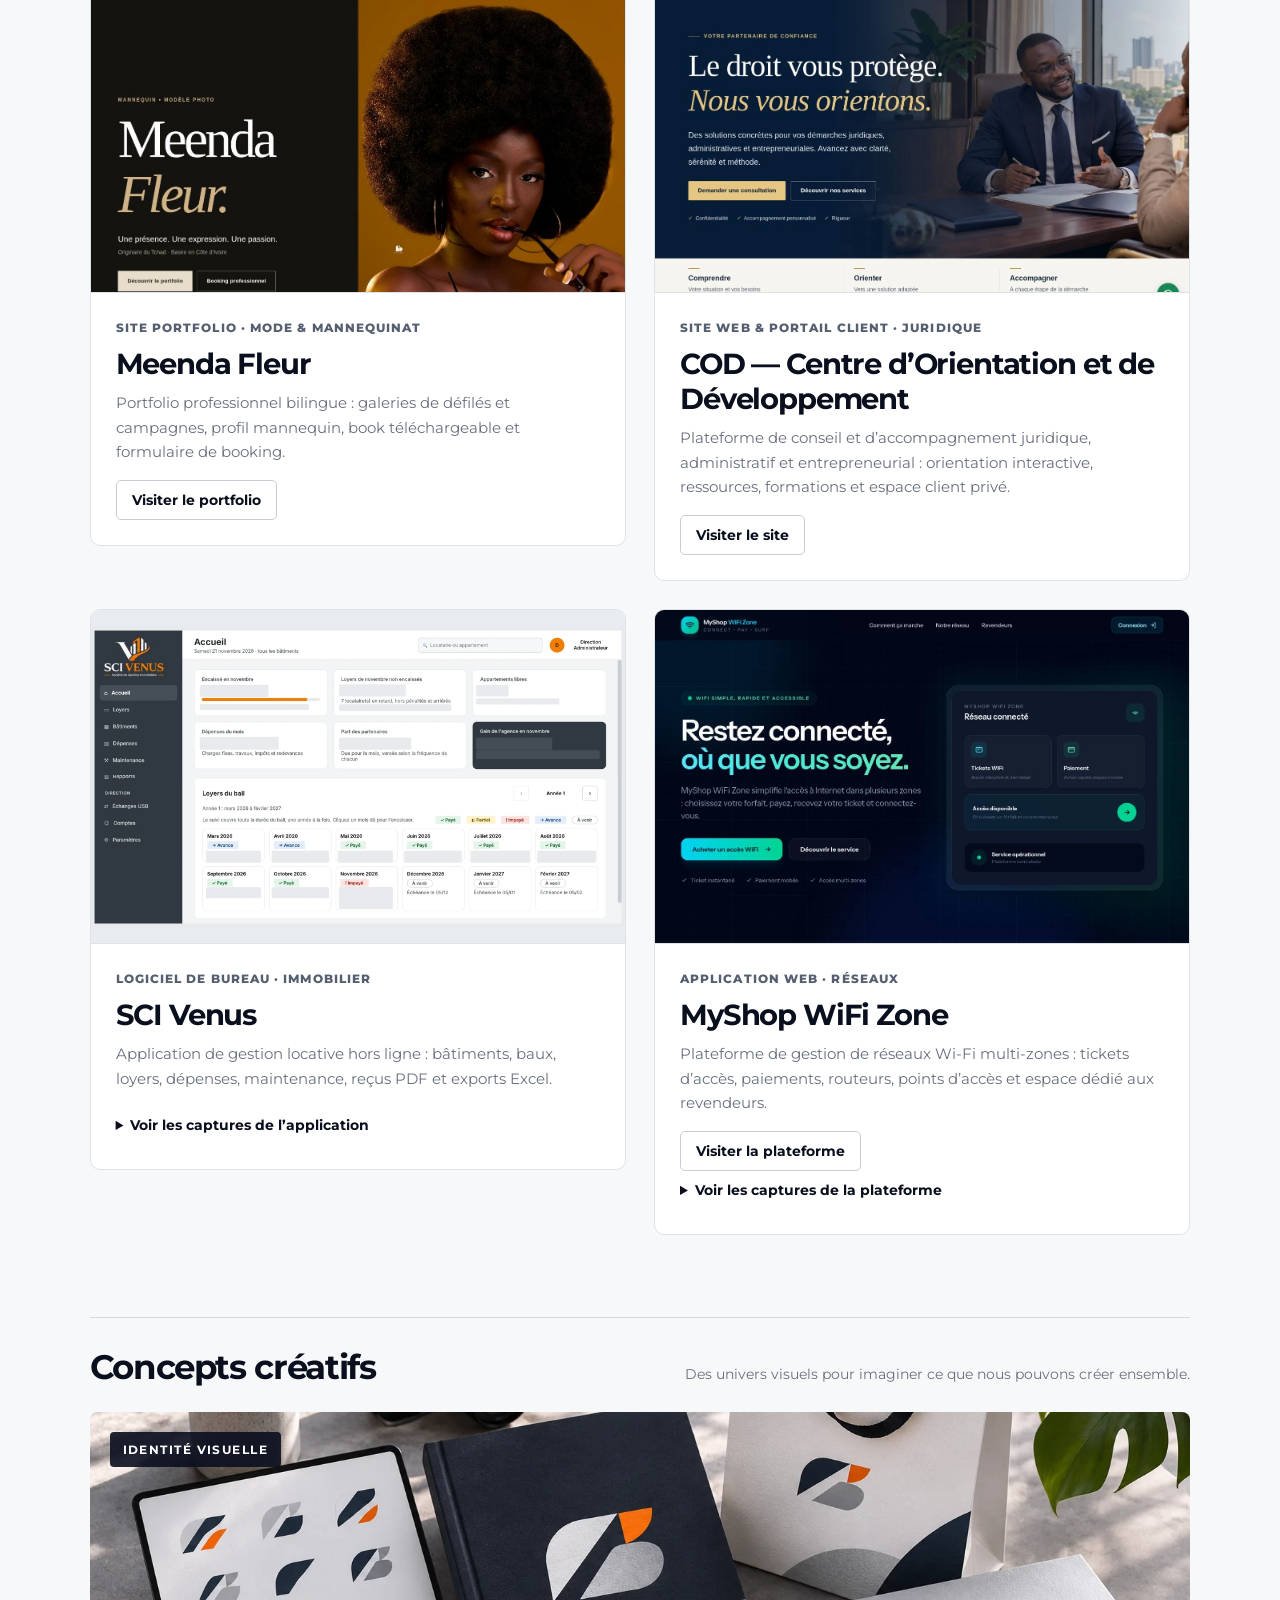
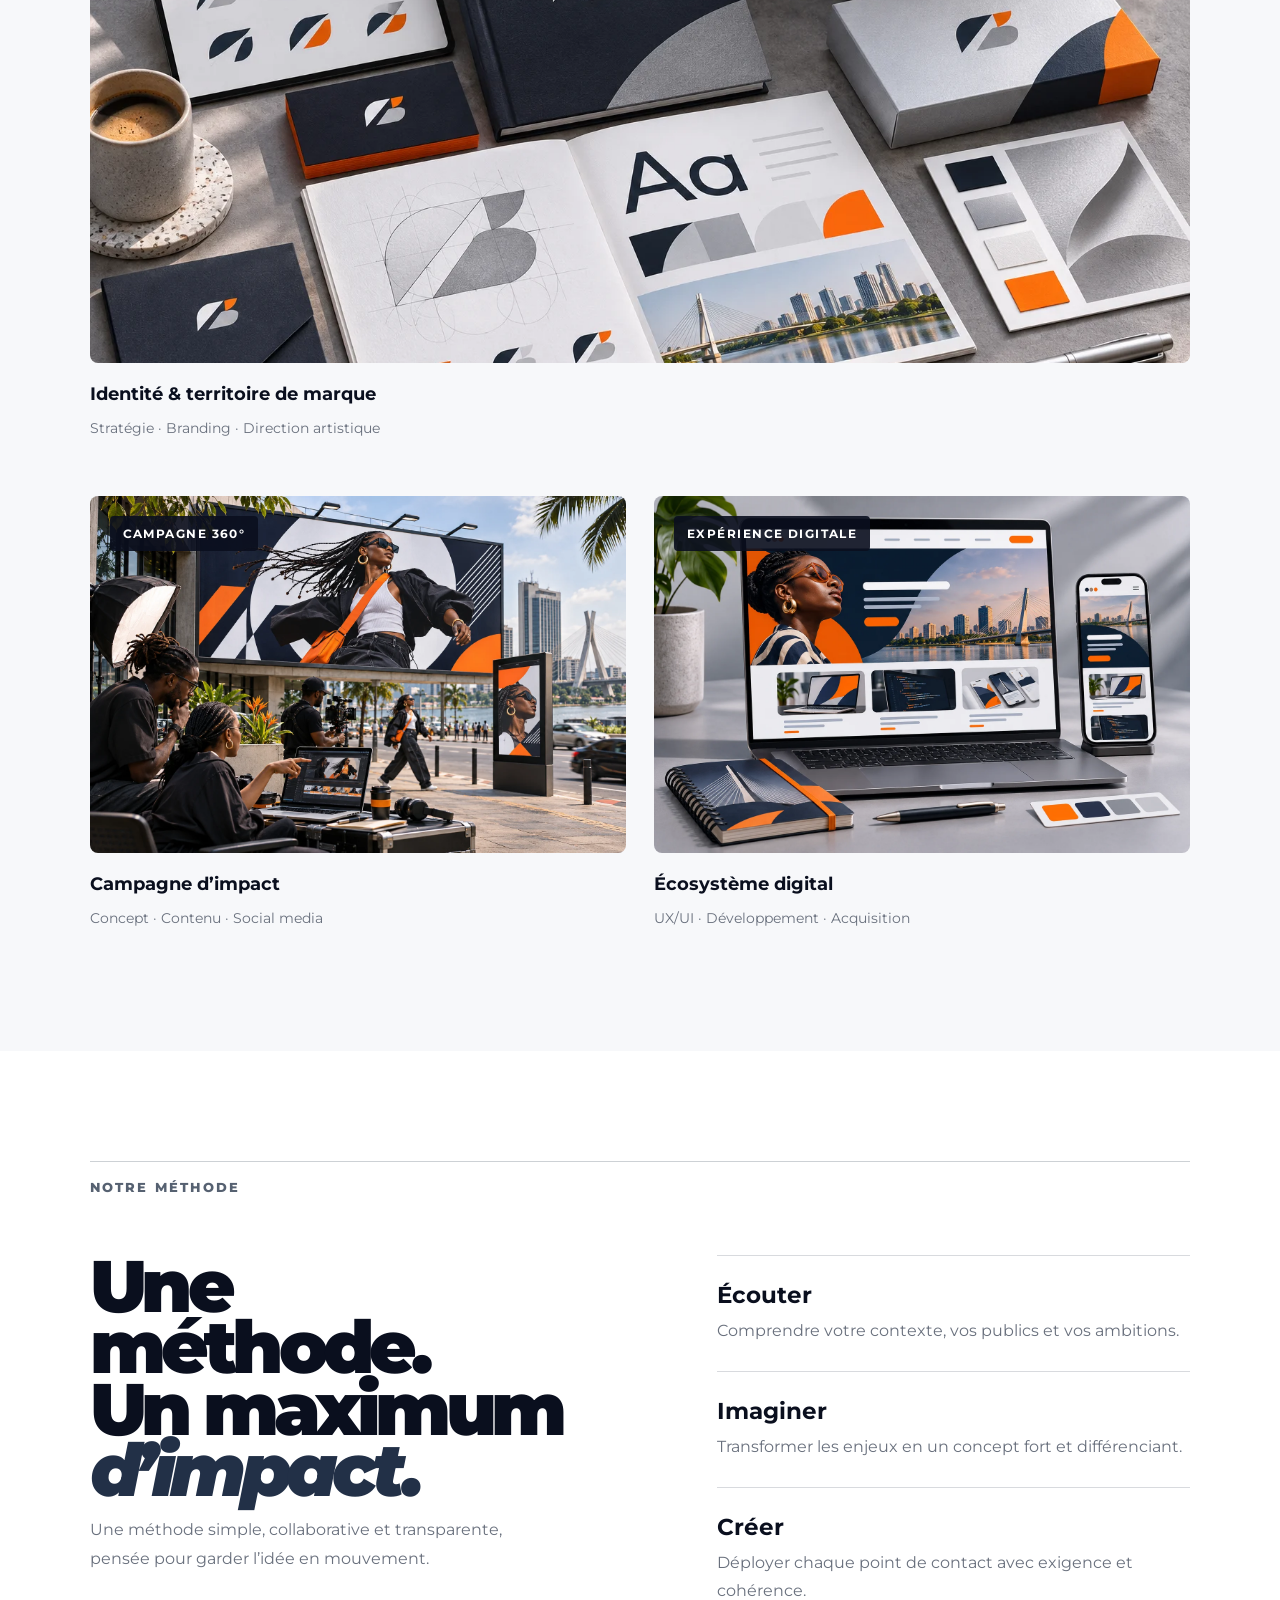
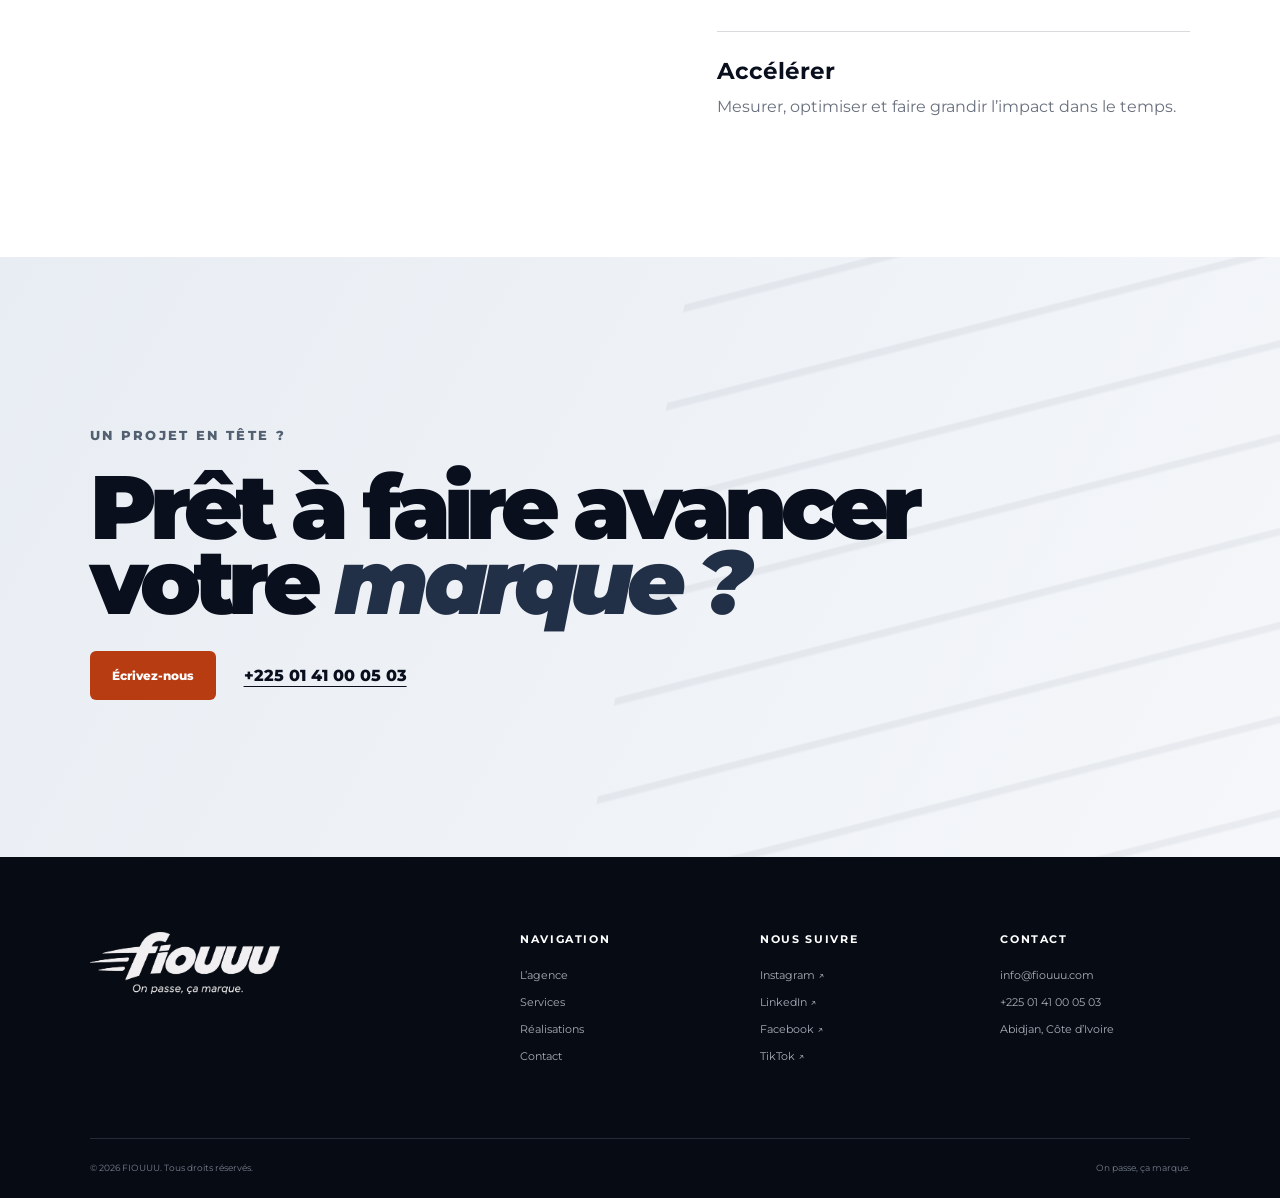
==== commit df6594be: "FIOUUU V8 — lot 1 SEO & AI Visibility" ====
--- a/index.html
+++ b/index.html
@@ -40,7 +40,7 @@
         "hasOfferCatalog": {"@type":"OfferCatalog","name":"Expertises FIOUUU","itemListElement":[
           {"@type":"Offer","itemOffered":{"@type":"Service","name":"Stratégie et conseil en communication","url":"https://fiouuu.com/services/strategie-conseil/","provider":{"@id":"https://fiouuu.com/#agence"}}},
           {"@type":"Offer","itemOffered":{"@type":"Service","name":"Création de logo, identité visuelle et design graphique","url":"https://fiouuu.com/services/identite-design/","provider":{"@id":"https://fiouuu.com/#agence"}}},
-          {"@type":"Offer","itemOffered":{"@type":"Service","name":"Création de sites web, boutiques en ligne et applications de gestion","url":"https://fiouuu.com/services/digital-web/","provider":{"@id":"https://fiouuu.com/#agence"}}},
+          {"@type":"Offer","itemOffered":{"@type":"Service","name":"Création de sites web, boutiques en ligne, applications de gestion et référencement SEO/GEO","url":"https://fiouuu.com/services/digital-web/","provider":{"@id":"https://fiouuu.com/#agence"}}},
           {"@type":"Offer","itemOffered":{"@type":"Service","name":"Marketing digital, community management et production de contenu","url":"https://fiouuu.com/services/contenu-social-media/","provider":{"@id":"https://fiouuu.com/#agence"}}},
           {"@type":"Offer","itemOffered":{"@type":"Service","name":"Communication événementielle et média","url":"https://fiouuu.com/services/evenementiel-media/","provider":{"@id":"https://fiouuu.com/#agence"}}}
         ]}
@@ -113,7 +113,7 @@
       <div class="service-list">
         <article class="service" id="strategie"><h3>Stratégie & conseil</h3><div><p>Audit de communication · Positionnement · Plateforme de marque · Plan de communication · Conseil et accompagnement des entreprises.</p><a class="service-discover" href="services/strategie-conseil/">Découvrir la stratégie &amp; le conseil</a></div></article>
         <article class="service" id="identite"><h3>Identité & design</h3><div><p>Création de logo et charte graphique · Design graphique et supports publicitaires · Packaging · Direction artistique · Présentations professionnelles.</p><a class="service-discover" href="services/identite-design/">Découvrir l’identité &amp; le design</a></div></article>
-        <article class="service" id="digital"><h3>Digital & web</h3><div><p>Création de sites web et boutiques en ligne · UX/UI design · Développement d’applications et logiciels de gestion · Référencement SEO/SEA · Maintenance.</p><a class="service-discover" href="services/digital-web/">Découvrir le digital &amp; le web</a></div></article>
+        <article class="service" id="digital"><h3>Digital & web</h3><div><p>Création de sites web et boutiques en ligne · UX/UI design · Développement d’applications et logiciels de gestion · Référencement SEO/SEA et visibilité IA (GEO) · Maintenance.</p><a class="service-discover" href="services/digital-web/">Découvrir le digital &amp; le web</a></div></article>
         <article class="service" id="contenu"><h3>Contenu & social media</h3><div><p>Marketing digital · Stratégie éditoriale · Community management · Photo et vidéo · Motion design · Campagnes publicitaires.</p><a class="service-discover" href="services/contenu-social-media/">Découvrir le contenu &amp; les réseaux sociaux</a></div></article>
         <article class="service" id="evenementiel"><h3>Événementiel & média</h3><div><p>Concept et organisation d’événements · Habillage d’espace · Relations presse · Achat média · Activation de marque.</p><a class="service-discover" href="services/evenementiel-media/">Découvrir l’événementiel &amp; les médias</a></div></article>
       </div>
@@ -126,35 +126,35 @@
       <div class="client-projects">
         <article class="client-project reveal">
           <div class="client-visual"><img src="assets/projet-mymy.webp" width="1200" height="750" alt="Capture de la page d’accueil de MYMY’ Boutique, parfumerie à Abidjan" loading="lazy" decoding="async"></div>
-          <div class="client-info"><p class="portfolio-type">E-commerce · Parfumerie</p><h3>MYMY’ Boutique</h3><p>Boutique en ligne de parfums, muscs et huiles parfumées, avec catalogue, panier et commandes via WhatsApp.</p><a class="project-link" href="https://mimiboutique.fiouuu.com" target="_blank" rel="noopener noreferrer">Visiter la boutique</a></div>
+          <div class="client-info"><p class="portfolio-type">E-commerce · Parfumerie</p><h3 id="projet-mymy">MYMY’ Boutique</h3><p>Boutique en ligne de parfums, muscs et huiles parfumées, avec catalogue, panier et commandes via WhatsApp.</p><a class="project-link" href="https://mimiboutique.fiouuu.com" target="_blank" rel="noopener noreferrer">Visiter la boutique</a></div>
         </article>
         <article class="client-project reveal">
           <div class="client-visual"><img src="assets/projet-naturea.webp" width="1200" height="750" alt="Capture de la boutique Naturea Détox et de sa gamme de boissons fruitées" loading="lazy" decoding="async"></div>
-          <div class="client-info"><p class="portfolio-type">E-commerce · Boissons</p><h3>Naturea Détox</h3><p>Une expérience d’achat colorée pour découvrir les saveurs, composer son panier et commander sur WhatsApp.</p><a class="project-link" href="https://naturea-detox.fiouuu.com" target="_blank" rel="noopener noreferrer">Visiter la boutique</a></div>
+          <div class="client-info"><p class="portfolio-type">E-commerce · Boissons</p><h3 id="projet-naturea">Naturea Détox</h3><p>Une expérience d’achat colorée pour découvrir les saveurs, composer son panier et commander sur WhatsApp.</p><a class="project-link" href="https://naturea-detox.fiouuu.com" target="_blank" rel="noopener noreferrer">Visiter la boutique</a></div>
         </article>
         <article class="client-project reveal">
           <div class="client-visual"><img src="assets/projet-mya-store.webp" width="1333" height="833" alt="Capture de la boutique MYA STORE, textiles africains et cosmétiques à Brazzaville" loading="lazy" decoding="async"></div>
-          <div class="client-info"><p class="portfolio-type">E-commerce · Textiles &amp; cosmétiques</p><h3>MYA STORE</h3><p>Boutique en ligne à Brazzaville, dédiée à l’élégance africaine : collections textiles, gamme cosmétique, catalogue filtrable, panier et commandes via WhatsApp.</p><a class="project-link" href="https://myastore.fiouuu.com/" target="_blank" rel="noopener noreferrer">Visiter la boutique</a></div>
+          <div class="client-info"><p class="portfolio-type">E-commerce · Textiles &amp; cosmétiques</p><h3 id="projet-mya-store">MYA STORE</h3><p>Boutique en ligne à Brazzaville, dédiée à l’élégance africaine : collections textiles, gamme cosmétique, catalogue filtrable, panier et commandes via WhatsApp.</p><a class="project-link" href="https://myastore.fiouuu.com/" target="_blank" rel="noopener noreferrer">Visiter la boutique</a></div>
         </article>
         <article class="client-project reveal">
           <div class="client-visual"><img src="assets/projet-md-service.webp" width="1333" height="833" alt="Capture de la page d’accueil de MD Service Canin à Abidjan" loading="lazy" decoding="async"></div>
-          <div class="client-info"><p class="portfolio-type">E-commerce · Univers canin</p><h3>MD Service Canin</h3><p>Plateforme canine à Abidjan : présentation des chiots, animalerie, accessoires et alimentation, services de dressage et commandes via WhatsApp.</p><a class="project-link" href="https://md-service.fiouuu.com/" target="_blank" rel="noopener noreferrer">Visiter la boutique</a></div>
+          <div class="client-info"><p class="portfolio-type">E-commerce · Univers canin</p><h3 id="projet-md-service">MD Service Canin</h3><p>Plateforme canine à Abidjan : présentation des chiots, animalerie, accessoires et alimentation, services de dressage et commandes via WhatsApp.</p><a class="project-link" href="https://md-service.fiouuu.com/" target="_blank" rel="noopener noreferrer">Visiter la boutique</a></div>
         </article>
         <article class="client-project reveal">
           <div class="client-visual"><img src="assets/projet-meenda-fleur.webp" width="1333" height="833" alt="Capture du site portfolio de Meenda Fleur, mannequin et modèle photo" loading="lazy" decoding="async"></div>
-          <div class="client-info"><p class="portfolio-type">Site portfolio · Mode &amp; mannequinat</p><h3>Meenda Fleur</h3><p>Portfolio professionnel bilingue : galeries de défilés et campagnes, profil mannequin, book téléchargeable et formulaire de booking.</p><a class="project-link" href="https://meendafleur.fiouuu.com/" target="_blank" rel="noopener noreferrer">Visiter le portfolio</a></div>
+          <div class="client-info"><p class="portfolio-type">Site portfolio · Mode &amp; mannequinat</p><h3 id="projet-meenda-fleur">Meenda Fleur</h3><p>Portfolio professionnel bilingue : galeries de défilés et campagnes, profil mannequin, book téléchargeable et formulaire de booking.</p><a class="project-link" href="https://meendafleur.fiouuu.com/" target="_blank" rel="noopener noreferrer">Visiter le portfolio</a></div>
         </article>
         <article class="client-project reveal">
           <div class="client-visual"><img src="assets/projet-cod.webp" width="1333" height="833" alt="Capture du site du Centre d’Orientation et de Développement, COD" loading="lazy" decoding="async"></div>
-          <div class="client-info"><p class="portfolio-type">Site web &amp; portail client · Juridique</p><h3>COD — Centre d’Orientation et de Développement</h3><p>Plateforme de conseil et d’accompagnement juridique, administratif et entrepreneurial : orientation interactive, ressources, formations et espace client privé.</p><a class="project-link" href="https://cod.fiouuu.com/" target="_blank" rel="noopener noreferrer">Visiter le site</a></div>
+          <div class="client-info"><p class="portfolio-type">Site web &amp; portail client · Juridique</p><h3 id="projet-cod">COD — Centre d’Orientation et de Développement</h3><p>Plateforme de conseil et d’accompagnement juridique, administratif et entrepreneurial : orientation interactive, ressources, formations et espace client privé.</p><a class="project-link" href="https://cod.fiouuu.com/" target="_blank" rel="noopener noreferrer">Visiter le site</a></div>
         </article>
         <article class="client-project reveal">
           <div class="client-visual"><img src="assets/projet-sci-venus.webp" width="1824" height="1024" alt="Captures anonymisées du tableau de bord et du suivi des loyers de SCI Venus" loading="lazy" decoding="async"></div>
-          <div class="client-info"><p class="portfolio-type">Logiciel de bureau · Immobilier</p><h3>SCI Venus</h3><p>Application de gestion locative hors ligne : bâtiments, baux, loyers, dépenses, maintenance, reçus PDF et exports Excel.</p><details class="project-details"><summary>Voir les captures de l’application</summary><div class="screen-gallery"><figure><a href="assets/sci-venus-dashboard.webp" target="_blank" rel="noopener"><img src="assets/sci-venus-dashboard.webp" width="1800" height="494" alt="Tableau de bord anonymisé" loading="lazy"></a><figcaption>Tableau de bord</figcaption></figure><figure><a href="assets/sci-venus-loyers.webp" target="_blank" rel="noopener"><img src="assets/sci-venus-loyers.webp" width="1800" height="506" alt="Suivi anonymisé des loyers" loading="lazy"></a><figcaption>Suivi des loyers</figcaption></figure><figure><a href="assets/sci-venus-maintenance.webp" target="_blank" rel="noopener"><img src="assets/sci-venus-maintenance.webp" width="1800" height="1125" alt="Module de maintenance aux données anonymisées" loading="lazy"></a><figcaption>Maintenance</figcaption></figure></div><p class="screen-note">Captures anonymisées pour préserver la confidentialité des données.</p></details></div>
+          <div class="client-info"><p class="portfolio-type">Logiciel de bureau · Immobilier</p><h3 id="projet-sci-venus">SCI Venus</h3><p>Application de gestion locative hors ligne : bâtiments, baux, loyers, dépenses, maintenance, reçus PDF et exports Excel.</p><details class="project-details"><summary>Voir les captures de l’application</summary><div class="screen-gallery"><figure><a href="assets/sci-venus-dashboard.webp" target="_blank" rel="noopener"><img src="assets/sci-venus-dashboard.webp" width="1800" height="494" alt="Tableau de bord anonymisé" loading="lazy"></a><figcaption>Tableau de bord</figcaption></figure><figure><a href="assets/sci-venus-loyers.webp" target="_blank" rel="noopener"><img src="assets/sci-venus-loyers.webp" width="1800" height="506" alt="Suivi anonymisé des loyers" loading="lazy"></a><figcaption>Suivi des loyers</figcaption></figure><figure><a href="assets/sci-venus-maintenance.webp" target="_blank" rel="noopener"><img src="assets/sci-venus-maintenance.webp" width="1800" height="1125" alt="Module de maintenance aux données anonymisées" loading="lazy"></a><figcaption>Maintenance</figcaption></figure></div><p class="screen-note">Captures anonymisées pour préserver la confidentialité des données.</p></details></div>
         </article>
         <article class="client-project reveal">
           <div class="client-visual"><img src="assets/myshopwifi-accueil.webp" width="1333" height="833" alt="Capture réelle de la page d’accueil MyShop WiFi Zone, plateforme d’accès Internet" loading="lazy" decoding="async"></div>
-          <div class="client-info"><p class="portfolio-type">Application web · Réseaux</p><h3>MyShop WiFi Zone</h3><p>Plateforme de gestion de réseaux Wi-Fi multi-zones : tickets d’accès, paiements, routeurs, points d’accès et espace dédié aux revendeurs.</p><a class="project-link" href="https://myshopwifi.com/" target="_blank" rel="noopener noreferrer">Visiter la plateforme</a><details class="project-details"><summary>Voir les captures de la plateforme</summary><div class="screen-gallery"><figure><a href="assets/myshopwifi-accueil.webp" target="_blank" rel="noopener"><img src="assets/myshopwifi-accueil.webp" width="1333" height="833" alt="Page d’accueil de MyShop WiFi Zone" loading="lazy"></a><figcaption>Page d’accueil</figcaption></figure><figure><a href="assets/myshopwifi-forfaits.webp" target="_blank" rel="noopener"><img src="assets/myshopwifi-forfaits.webp" width="1333" height="926" alt="Portail d’achat des forfaits Wi-Fi" loading="lazy"></a><figcaption>Portail d’achat</figcaption></figure><figure><a href="assets/myshopwifi-reseau.webp" target="_blank" rel="noopener"><img src="assets/myshopwifi-reseau.webp" width="1333" height="570" alt="Présentation de l’architecture centralisée du réseau Wi-Fi" loading="lazy"></a><figcaption>Présentation du réseau</figcaption></figure></div><p class="screen-note">Captures réelles des pages publiques de la plateforme.</p></details></div>
+          <div class="client-info"><p class="portfolio-type">Application web · Réseaux</p><h3 id="projet-myshopwifi">MyShop WiFi Zone</h3><p>Plateforme de gestion de réseaux Wi-Fi multi-zones : tickets d’accès, paiements, routeurs, points d’accès et espace dédié aux revendeurs.</p><a class="project-link" href="https://myshopwifi.com/" target="_blank" rel="noopener noreferrer">Visiter la plateforme</a><details class="project-details"><summary>Voir les captures de la plateforme</summary><div class="screen-gallery"><figure><a href="assets/myshopwifi-accueil.webp" target="_blank" rel="noopener"><img src="assets/myshopwifi-accueil.webp" width="1333" height="833" alt="Page d’accueil de MyShop WiFi Zone" loading="lazy"></a><figcaption>Page d’accueil</figcaption></figure><figure><a href="assets/myshopwifi-forfaits.webp" target="_blank" rel="noopener"><img src="assets/myshopwifi-forfaits.webp" width="1333" height="926" alt="Portail d’achat des forfaits Wi-Fi" loading="lazy"></a><figcaption>Portail d’achat</figcaption></figure><figure><a href="assets/myshopwifi-reseau.webp" target="_blank" rel="noopener"><img src="assets/myshopwifi-reseau.webp" width="1333" height="570" alt="Présentation de l’architecture centralisée du réseau Wi-Fi" loading="lazy"></a><figcaption>Présentation du réseau</figcaption></figure></div><p class="screen-note">Captures réelles des pages publiques de la plateforme.</p></details></div>
         </article>
       </div>
       <div class="portfolio-heading concept-heading reveal"><h3>Concepts créatifs</h3><p>Des univers visuels pour imaginer ce que nous pouvons créer ensemble.</p></div>
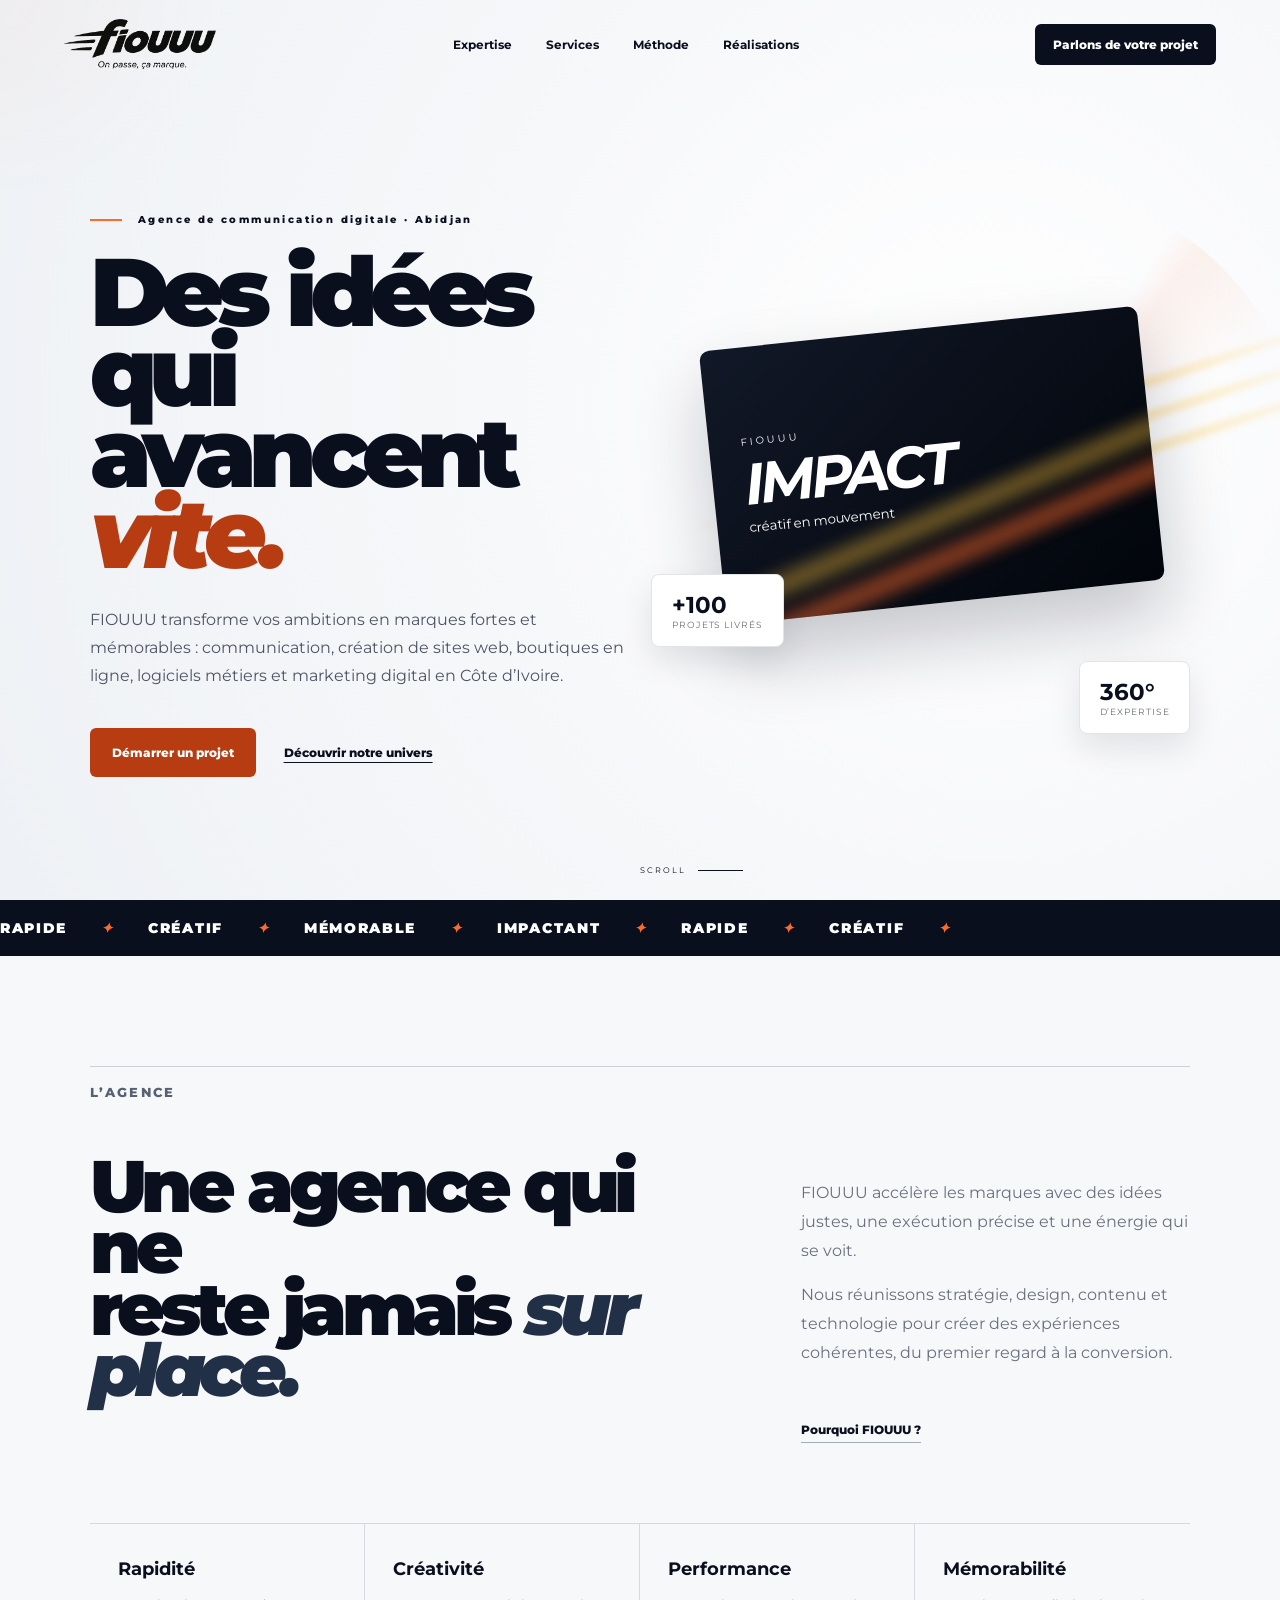
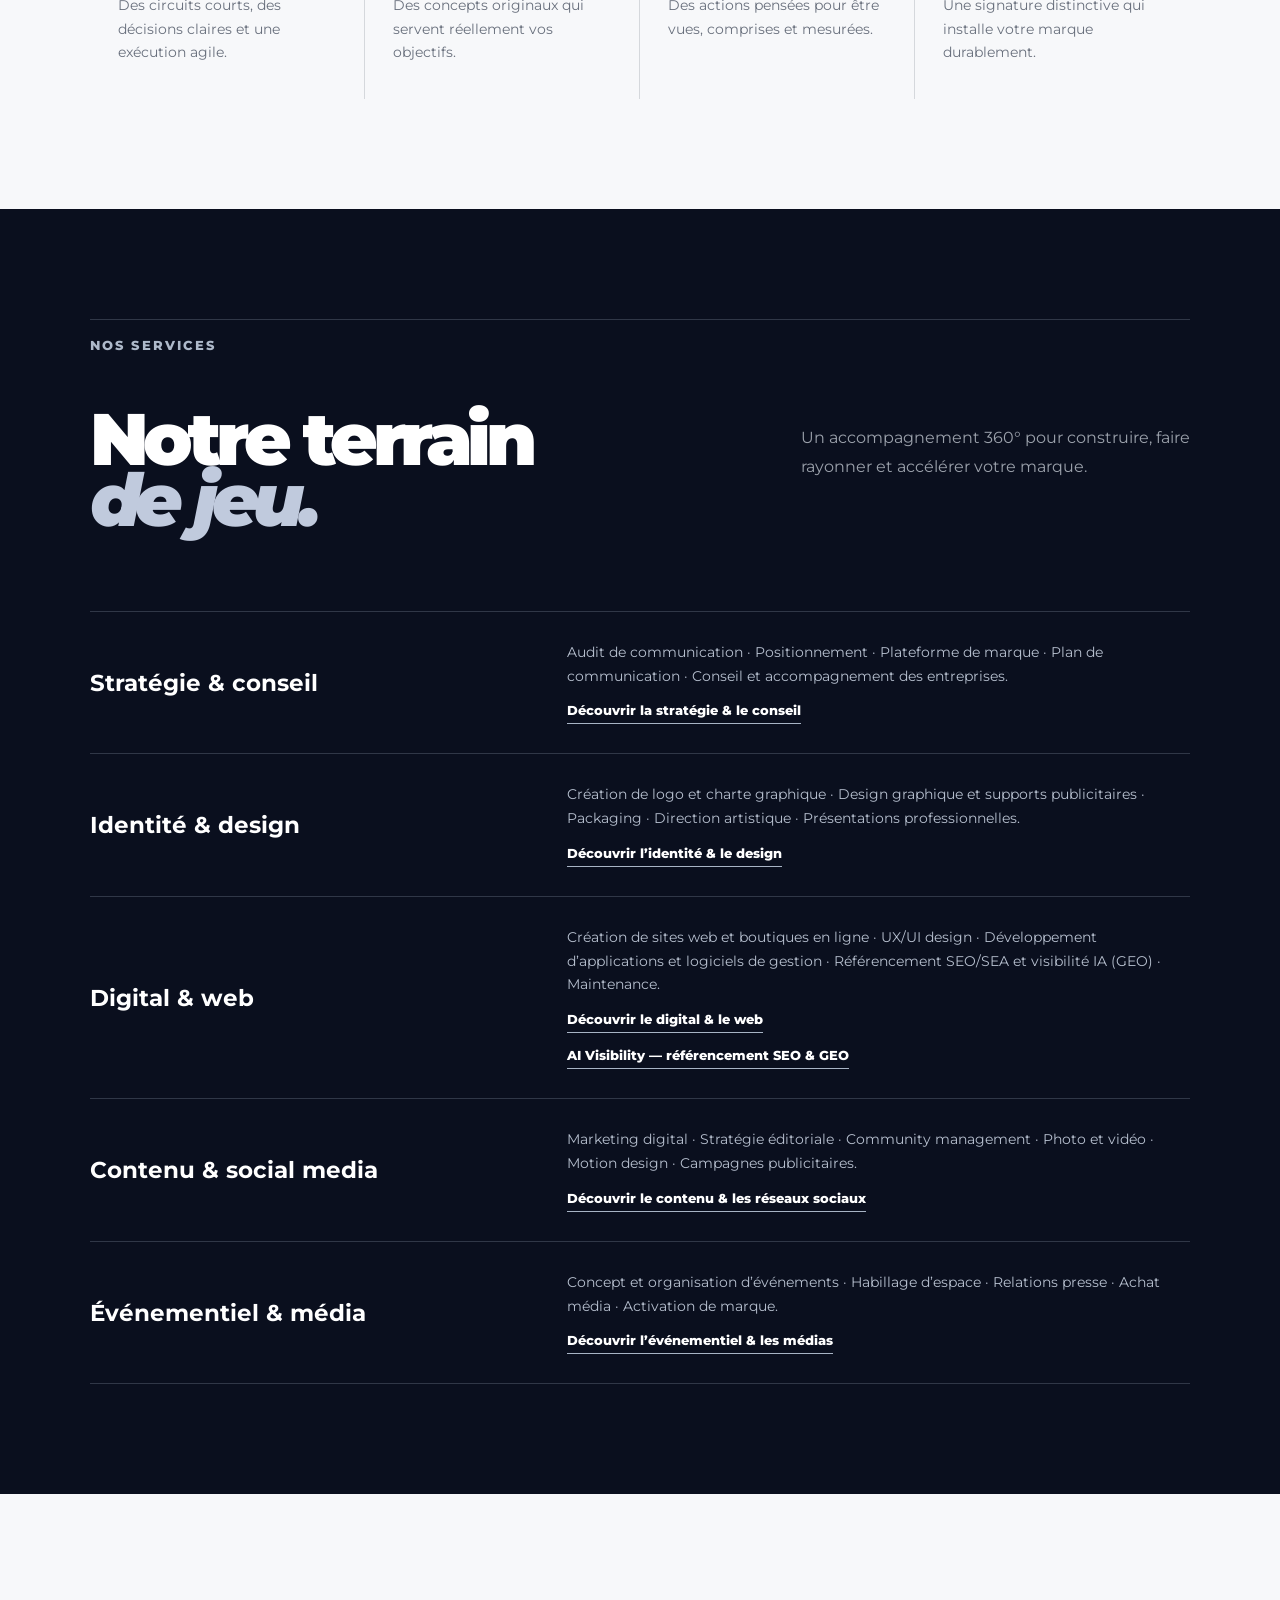
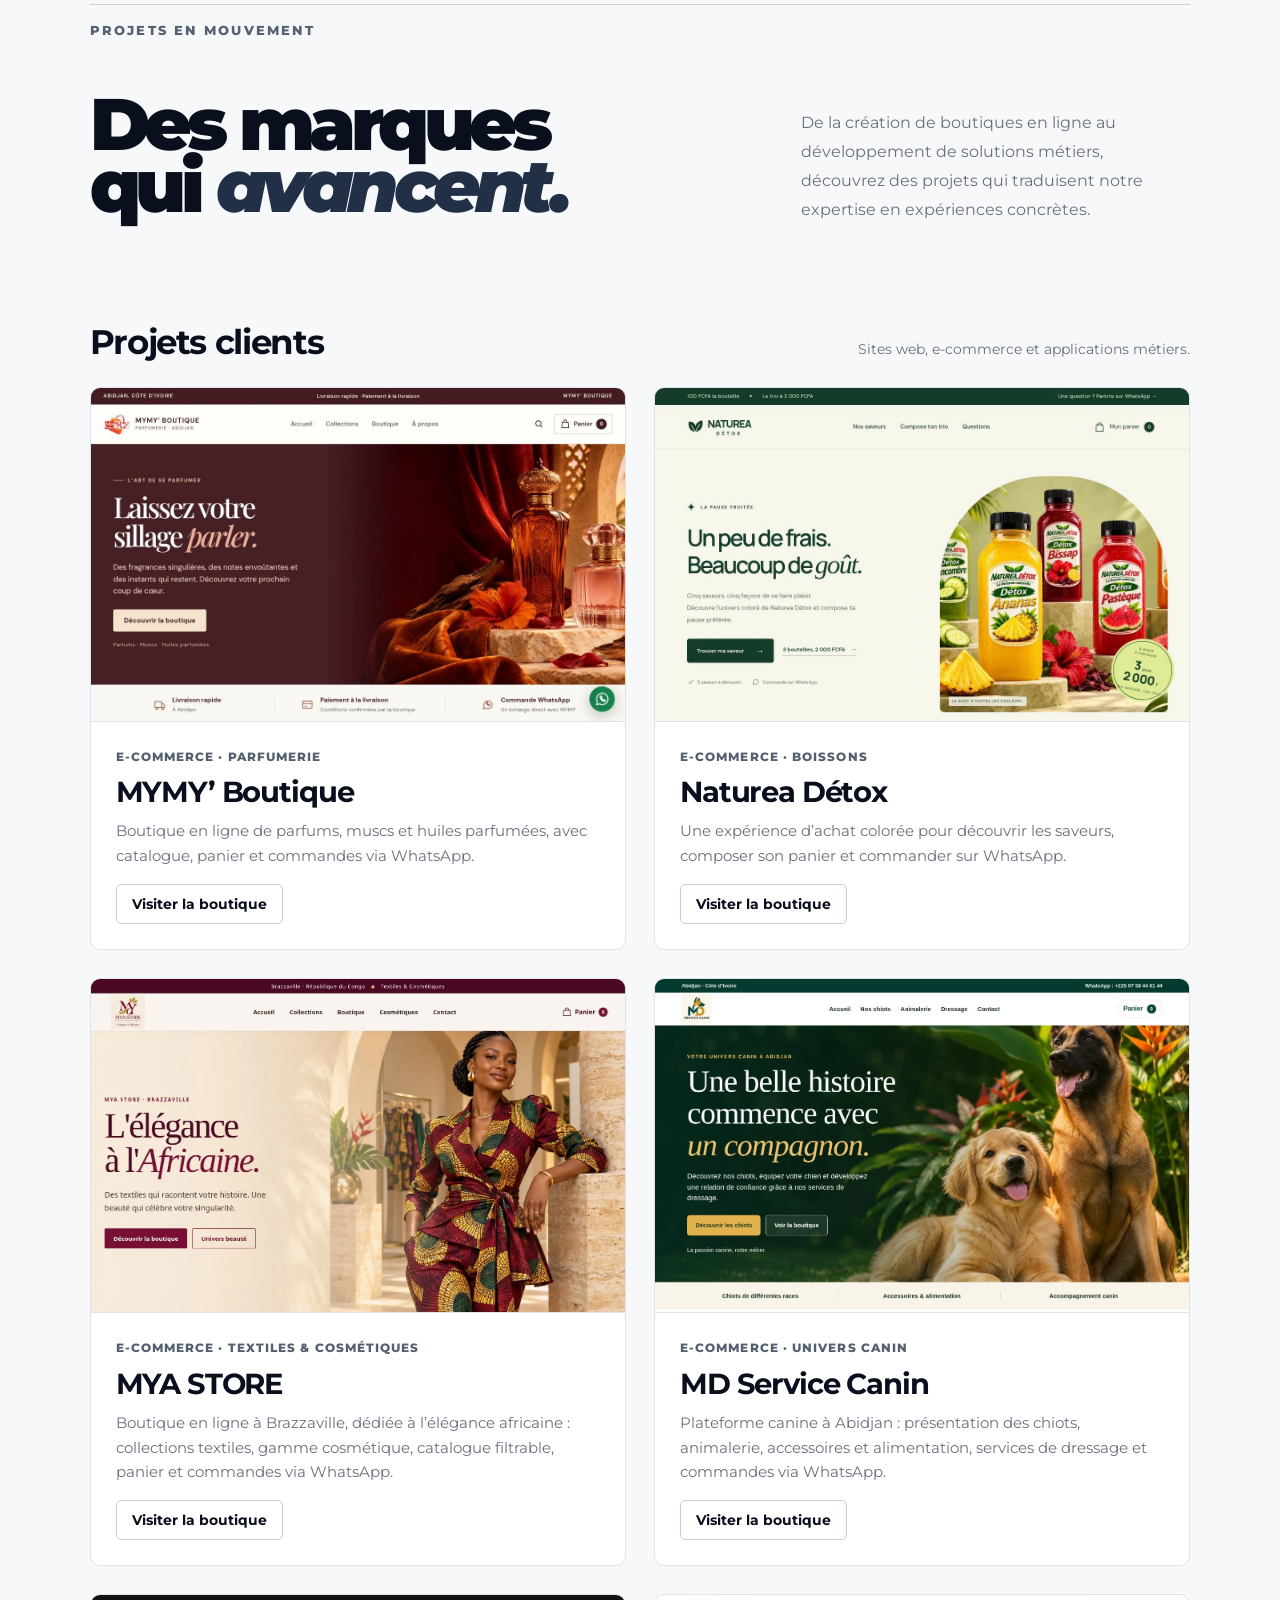
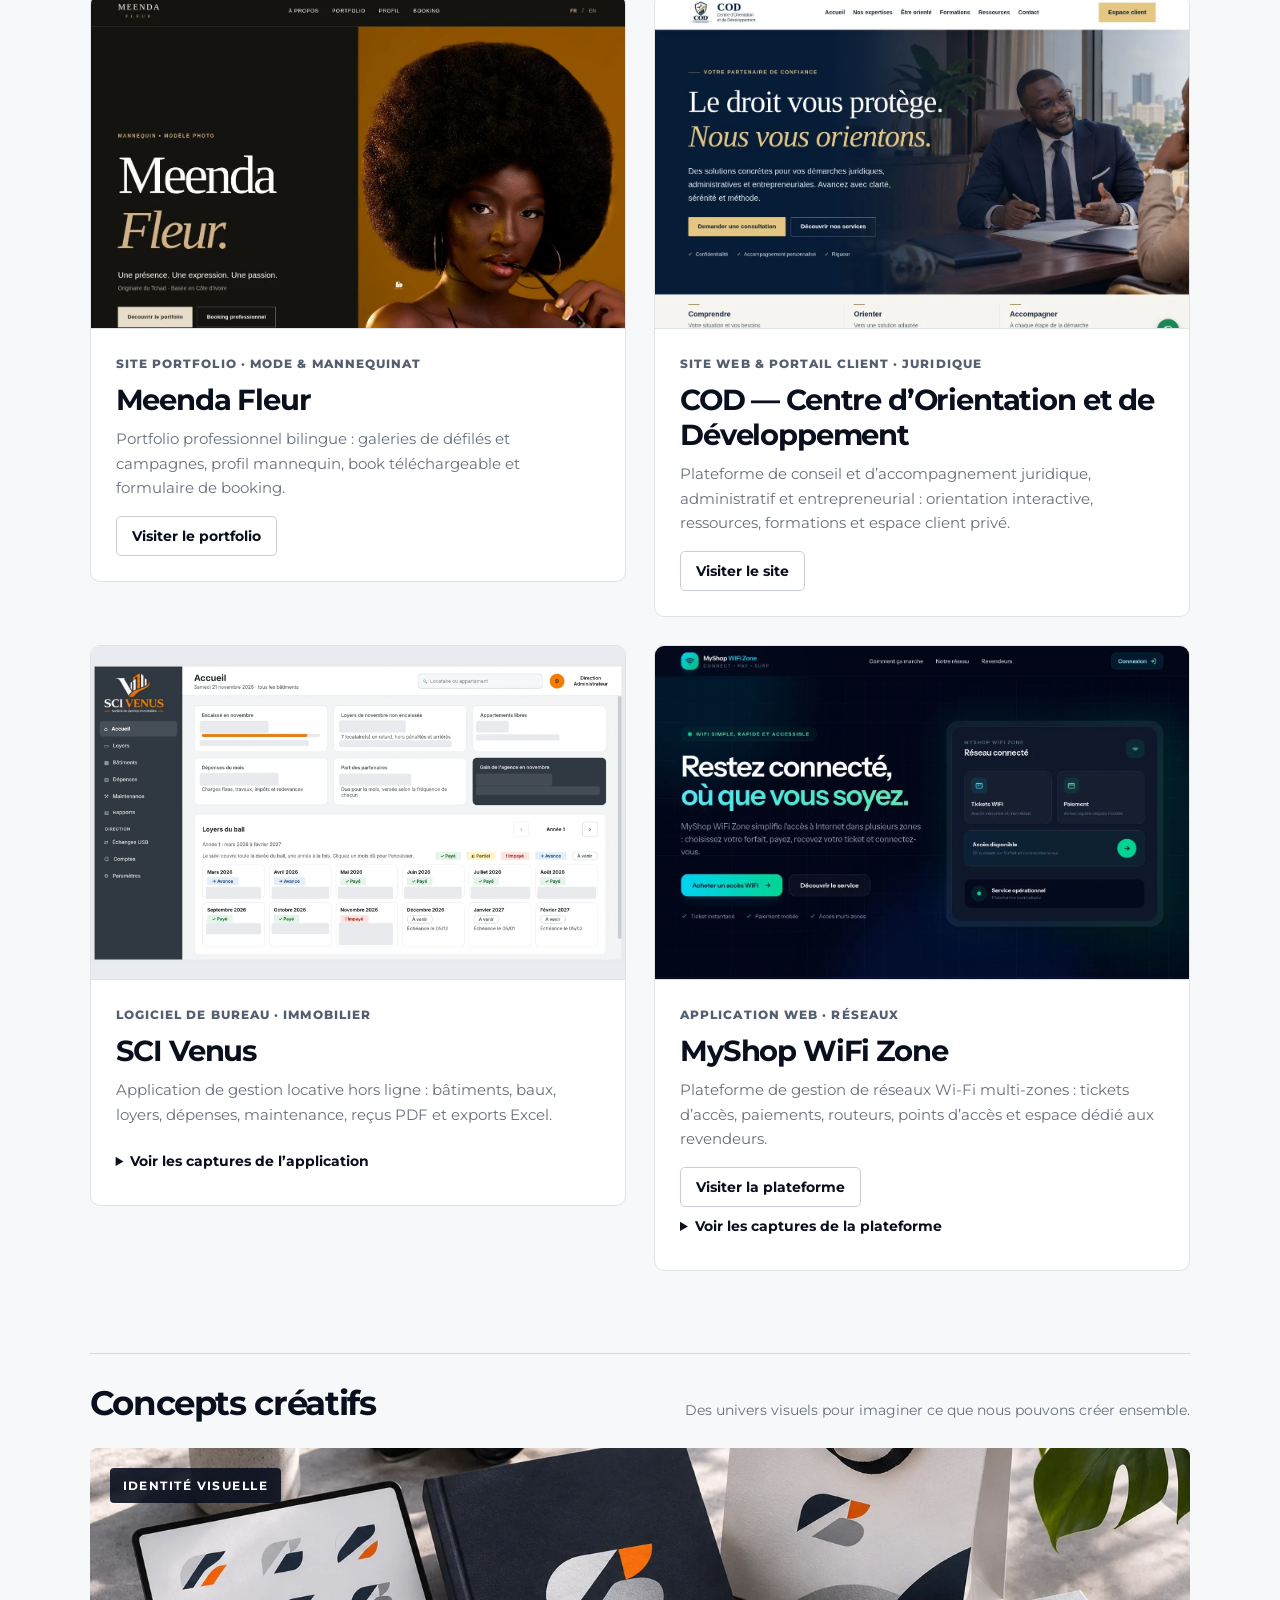
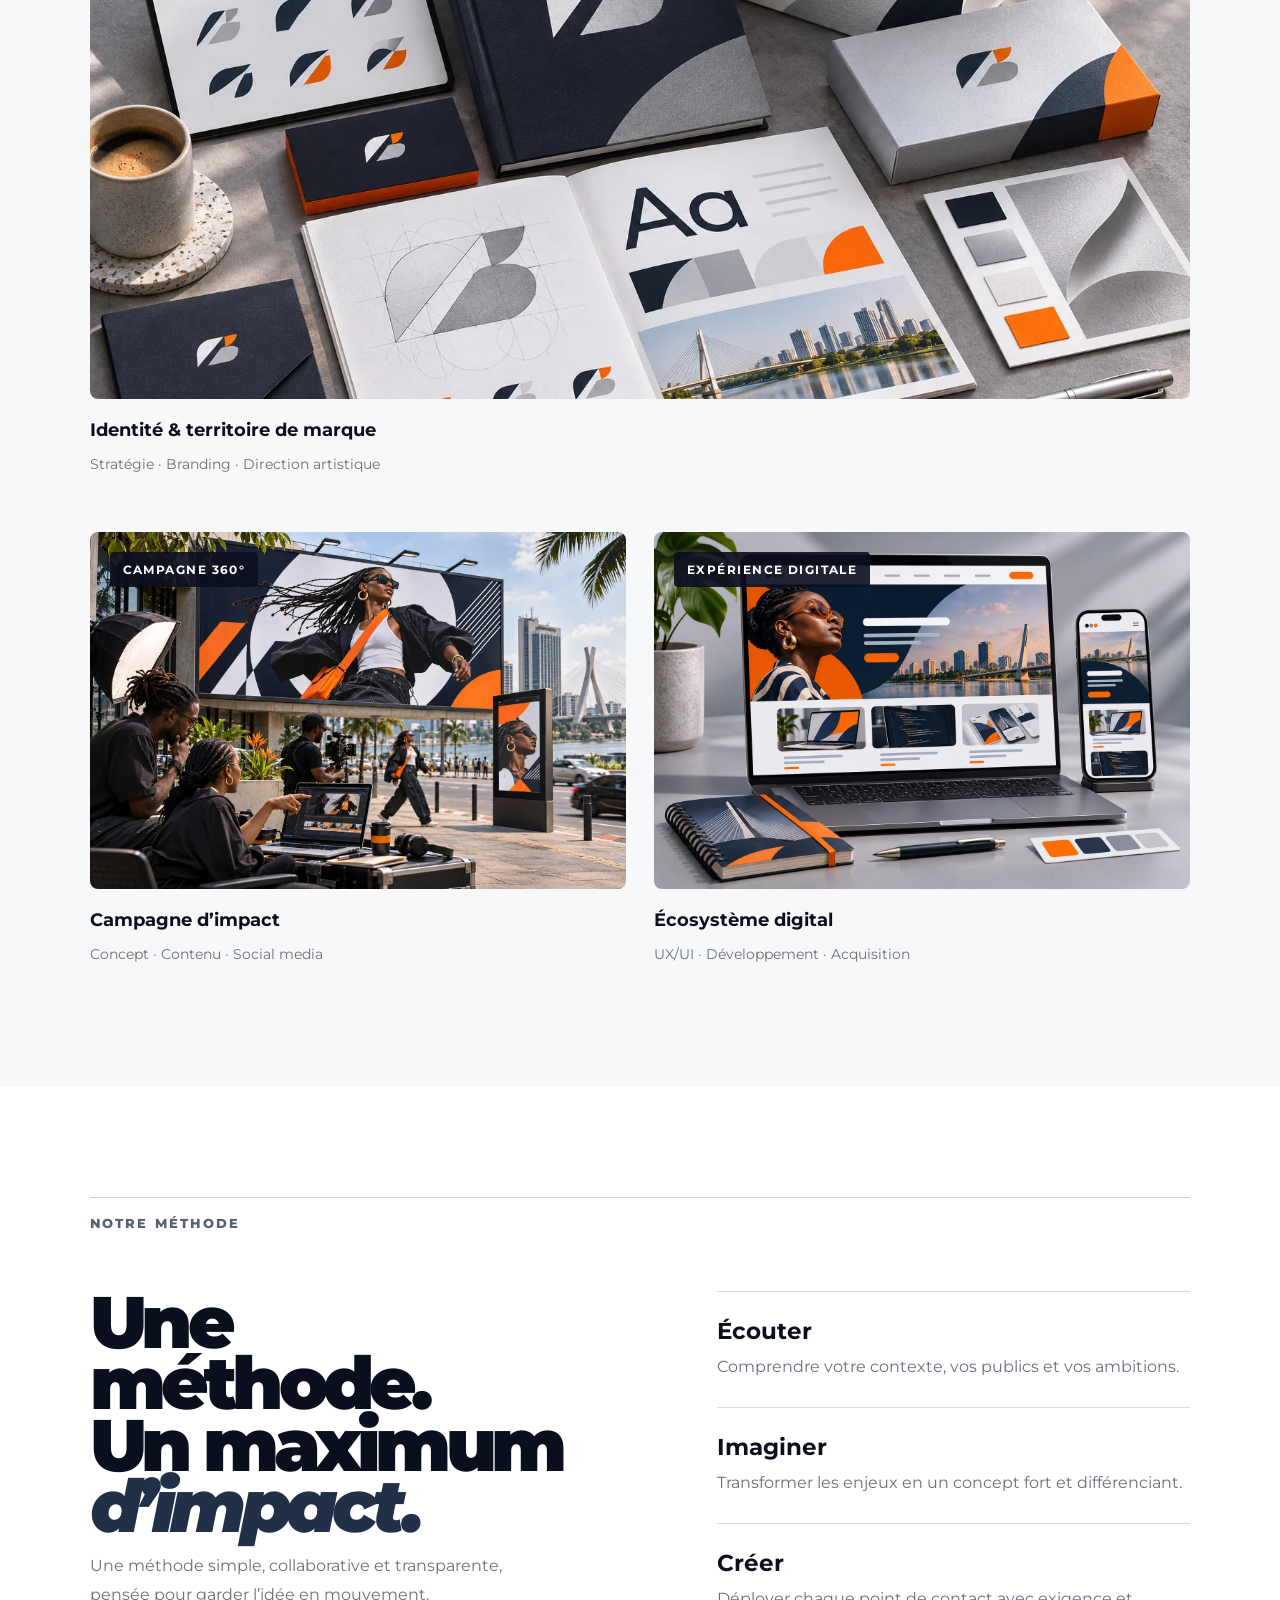
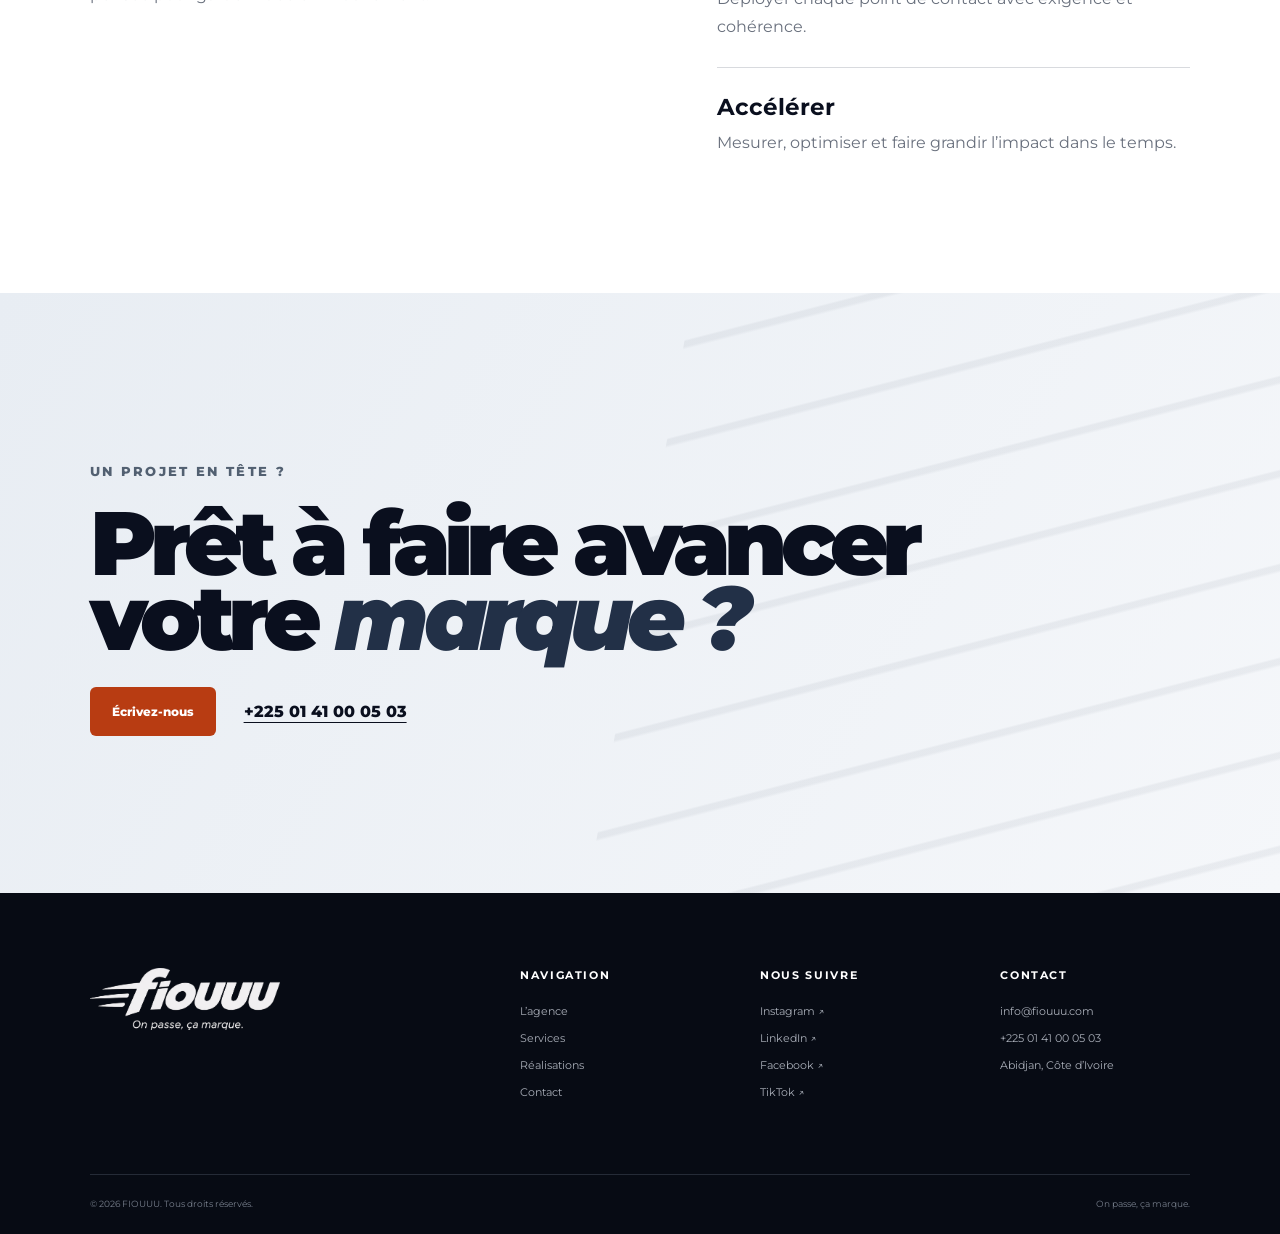
==== commit aac90bc6: "FIOUUU — lot 2 : page commerciale AI Visibility et maillage SEO" ====
--- a/index.html
+++ b/index.html
@@ -42,7 +42,8 @@
           {"@type":"Offer","itemOffered":{"@type":"Service","name":"Création de logo, identité visuelle et design graphique","url":"https://fiouuu.com/services/identite-design/","provider":{"@id":"https://fiouuu.com/#agence"}}},
           {"@type":"Offer","itemOffered":{"@type":"Service","name":"Création de sites web, boutiques en ligne, applications de gestion et référencement SEO/GEO","url":"https://fiouuu.com/services/digital-web/","provider":{"@id":"https://fiouuu.com/#agence"}}},
           {"@type":"Offer","itemOffered":{"@type":"Service","name":"Marketing digital, community management et production de contenu","url":"https://fiouuu.com/services/contenu-social-media/","provider":{"@id":"https://fiouuu.com/#agence"}}},
-          {"@type":"Offer","itemOffered":{"@type":"Service","name":"Communication événementielle et média","url":"https://fiouuu.com/services/evenementiel-media/","provider":{"@id":"https://fiouuu.com/#agence"}}}
+          {"@type":"Offer","itemOffered":{"@type":"Service","name":"Communication événementielle et média","url":"https://fiouuu.com/services/evenementiel-media/","provider":{"@id":"https://fiouuu.com/#agence"}}},
+          {"@type":"Offer","itemOffered":{"@type":"Service","name":"FIOUUU AI Visibility — référencement SEO et GEO","url":"https://fiouuu.com/services/ai-visibility/","provider":{"@id":"https://fiouuu.com/#agence"}}}
         ]}
       },
       {"@type":"WebSite","@id":"https://fiouuu.com/#website","url":"https://fiouuu.com/","name":"FIOUUU","inLanguage":"fr","publisher":{"@id":"https://fiouuu.com/#agence"}},
@@ -113,7 +114,7 @@
       <div class="service-list">
         <article class="service" id="strategie"><h3>Stratégie & conseil</h3><div><p>Audit de communication · Positionnement · Plateforme de marque · Plan de communication · Conseil et accompagnement des entreprises.</p><a class="service-discover" href="services/strategie-conseil/">Découvrir la stratégie &amp; le conseil</a></div></article>
         <article class="service" id="identite"><h3>Identité & design</h3><div><p>Création de logo et charte graphique · Design graphique et supports publicitaires · Packaging · Direction artistique · Présentations professionnelles.</p><a class="service-discover" href="services/identite-design/">Découvrir l’identité &amp; le design</a></div></article>
-        <article class="service" id="digital"><h3>Digital & web</h3><div><p>Création de sites web et boutiques en ligne · UX/UI design · Développement d’applications et logiciels de gestion · Référencement SEO/SEA et visibilité IA (GEO) · Maintenance.</p><a class="service-discover" href="services/digital-web/">Découvrir le digital &amp; le web</a></div></article>
+        <article class="service" id="digital"><h3>Digital & web</h3><div><p>Création de sites web et boutiques en ligne · UX/UI design · Développement d’applications et logiciels de gestion · Référencement SEO/SEA et visibilité IA (GEO) · Maintenance.</p><a class="service-discover" href="services/digital-web/">Découvrir le digital &amp; le web</a><br><a class="service-discover" href="services/ai-visibility/">AI Visibility — référencement SEO &amp; GEO</a></div></article>
         <article class="service" id="contenu"><h3>Contenu & social media</h3><div><p>Marketing digital · Stratégie éditoriale · Community management · Photo et vidéo · Motion design · Campagnes publicitaires.</p><a class="service-discover" href="services/contenu-social-media/">Découvrir le contenu &amp; les réseaux sociaux</a></div></article>
         <article class="service" id="evenementiel"><h3>Événementiel & média</h3><div><p>Concept et organisation d’événements · Habillage d’espace · Relations presse · Achat média · Activation de marque.</p><a class="service-discover" href="services/evenementiel-media/">Découvrir l’événementiel &amp; les médias</a></div></article>
       </div>
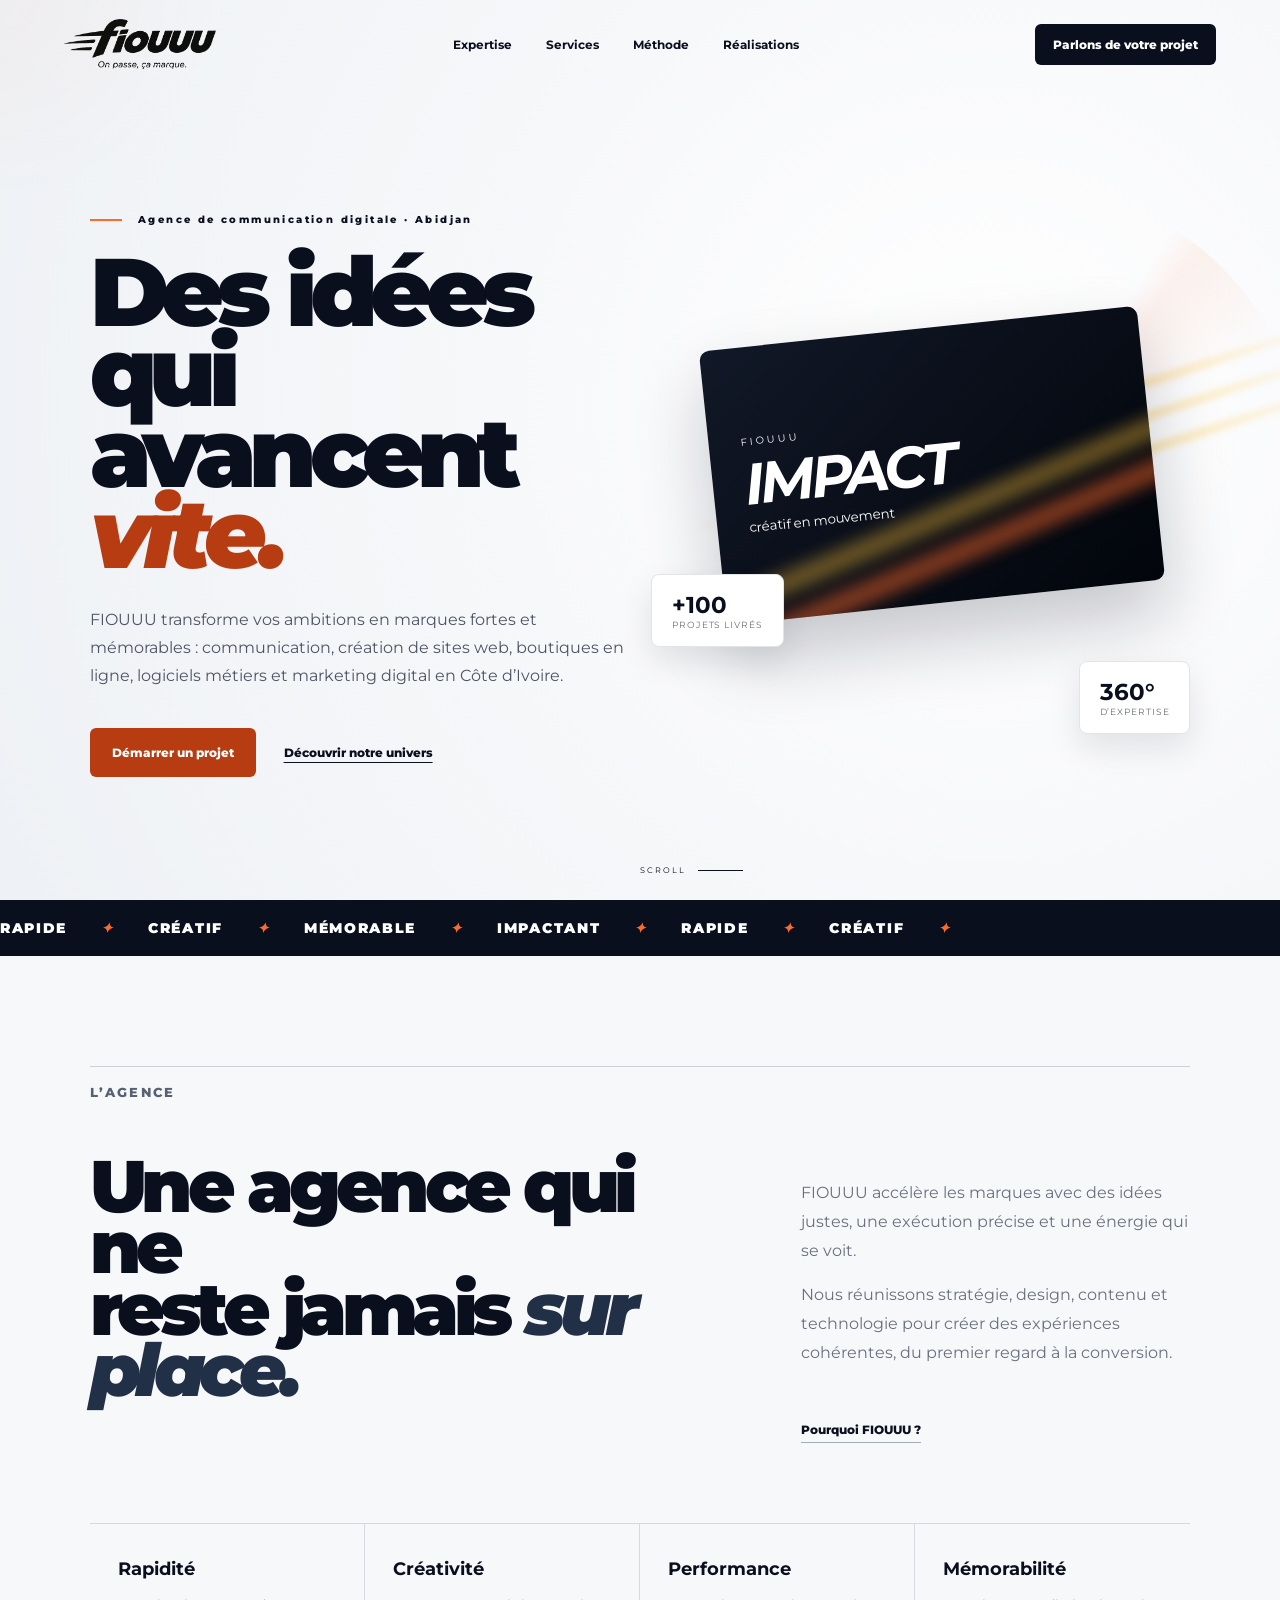
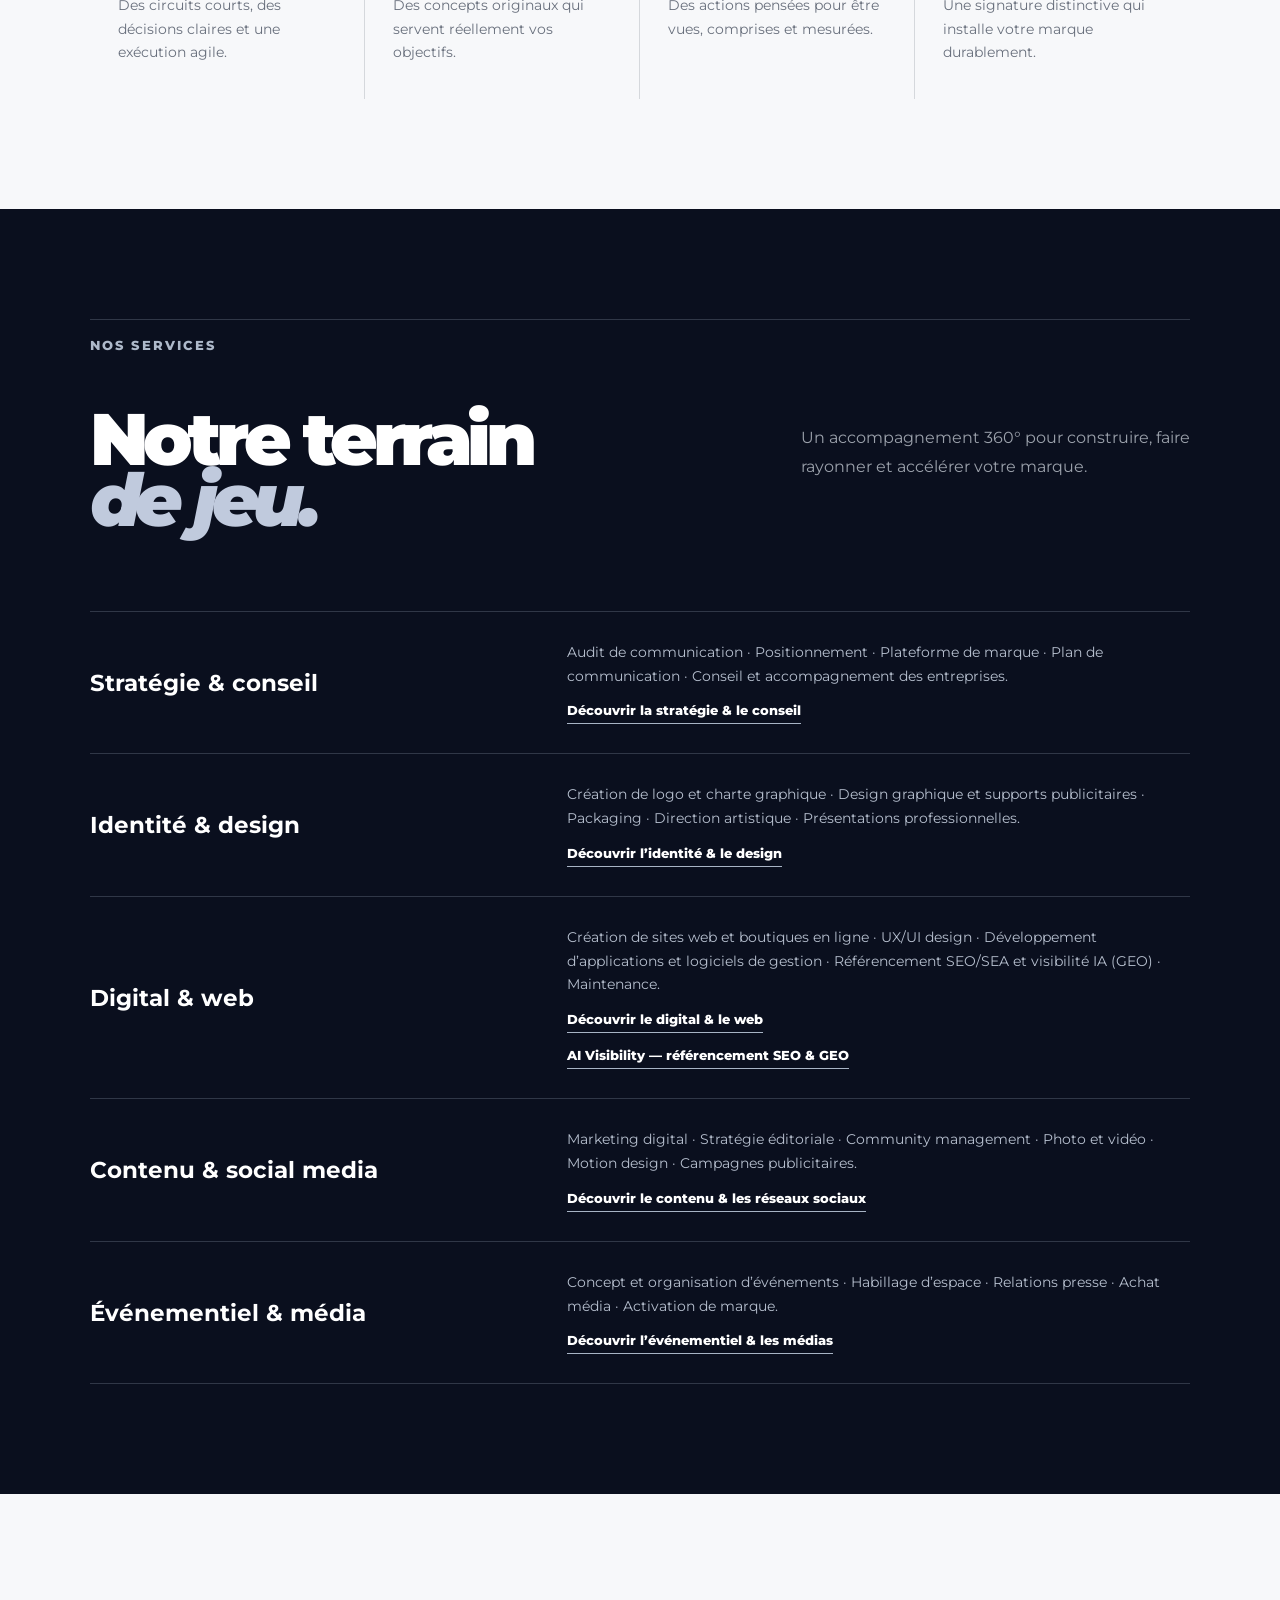
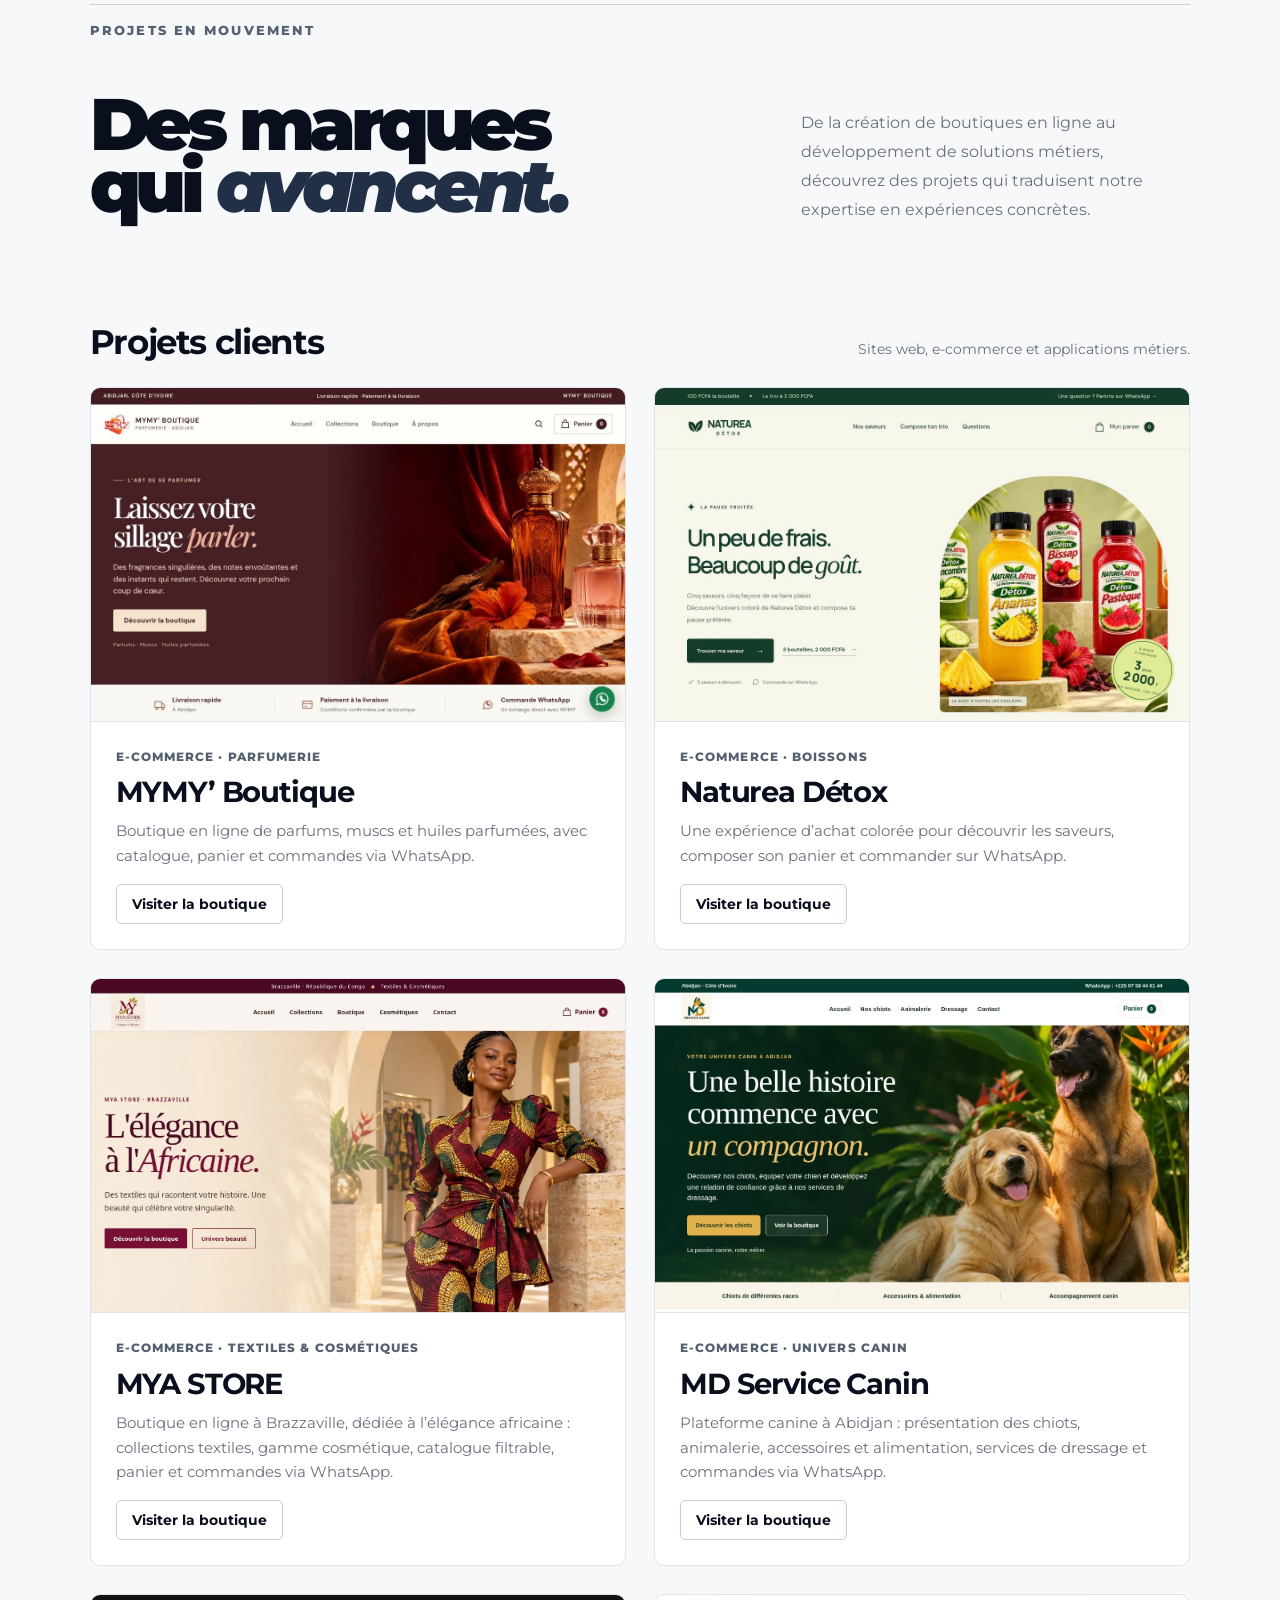
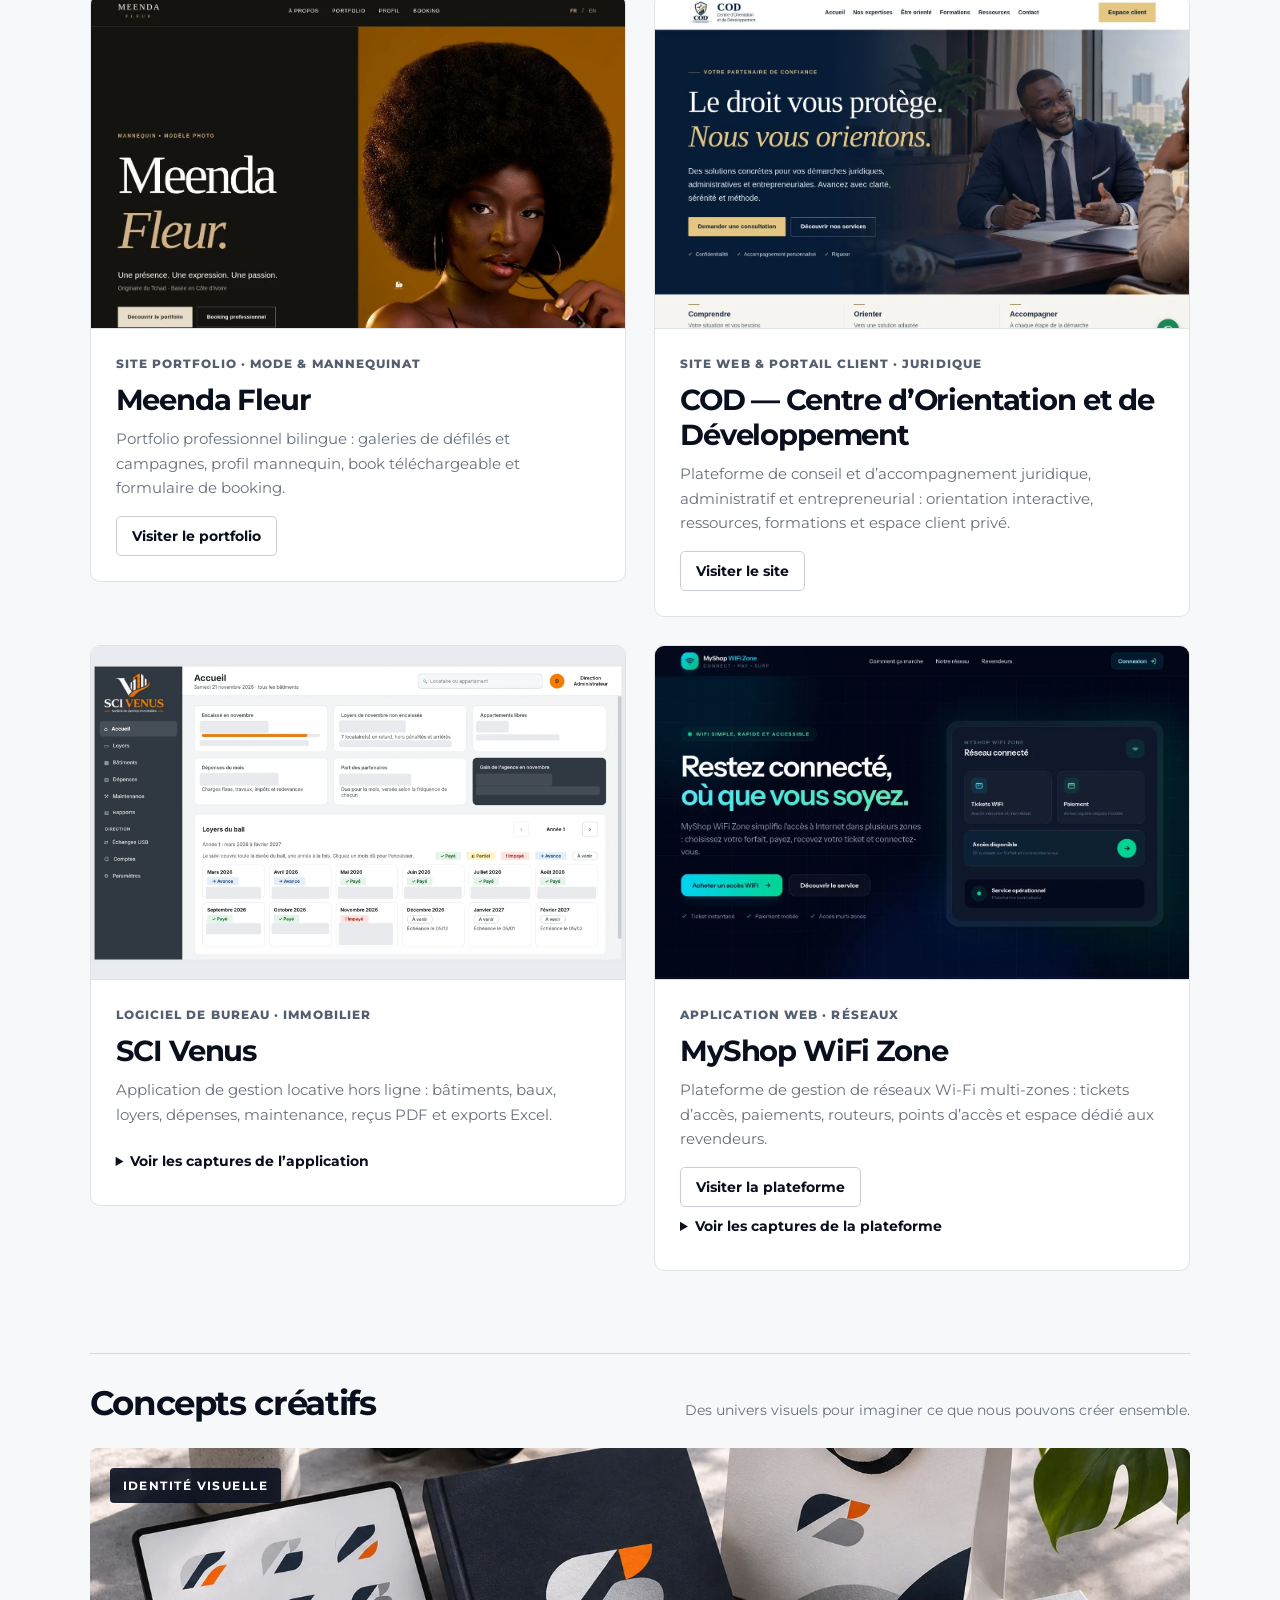
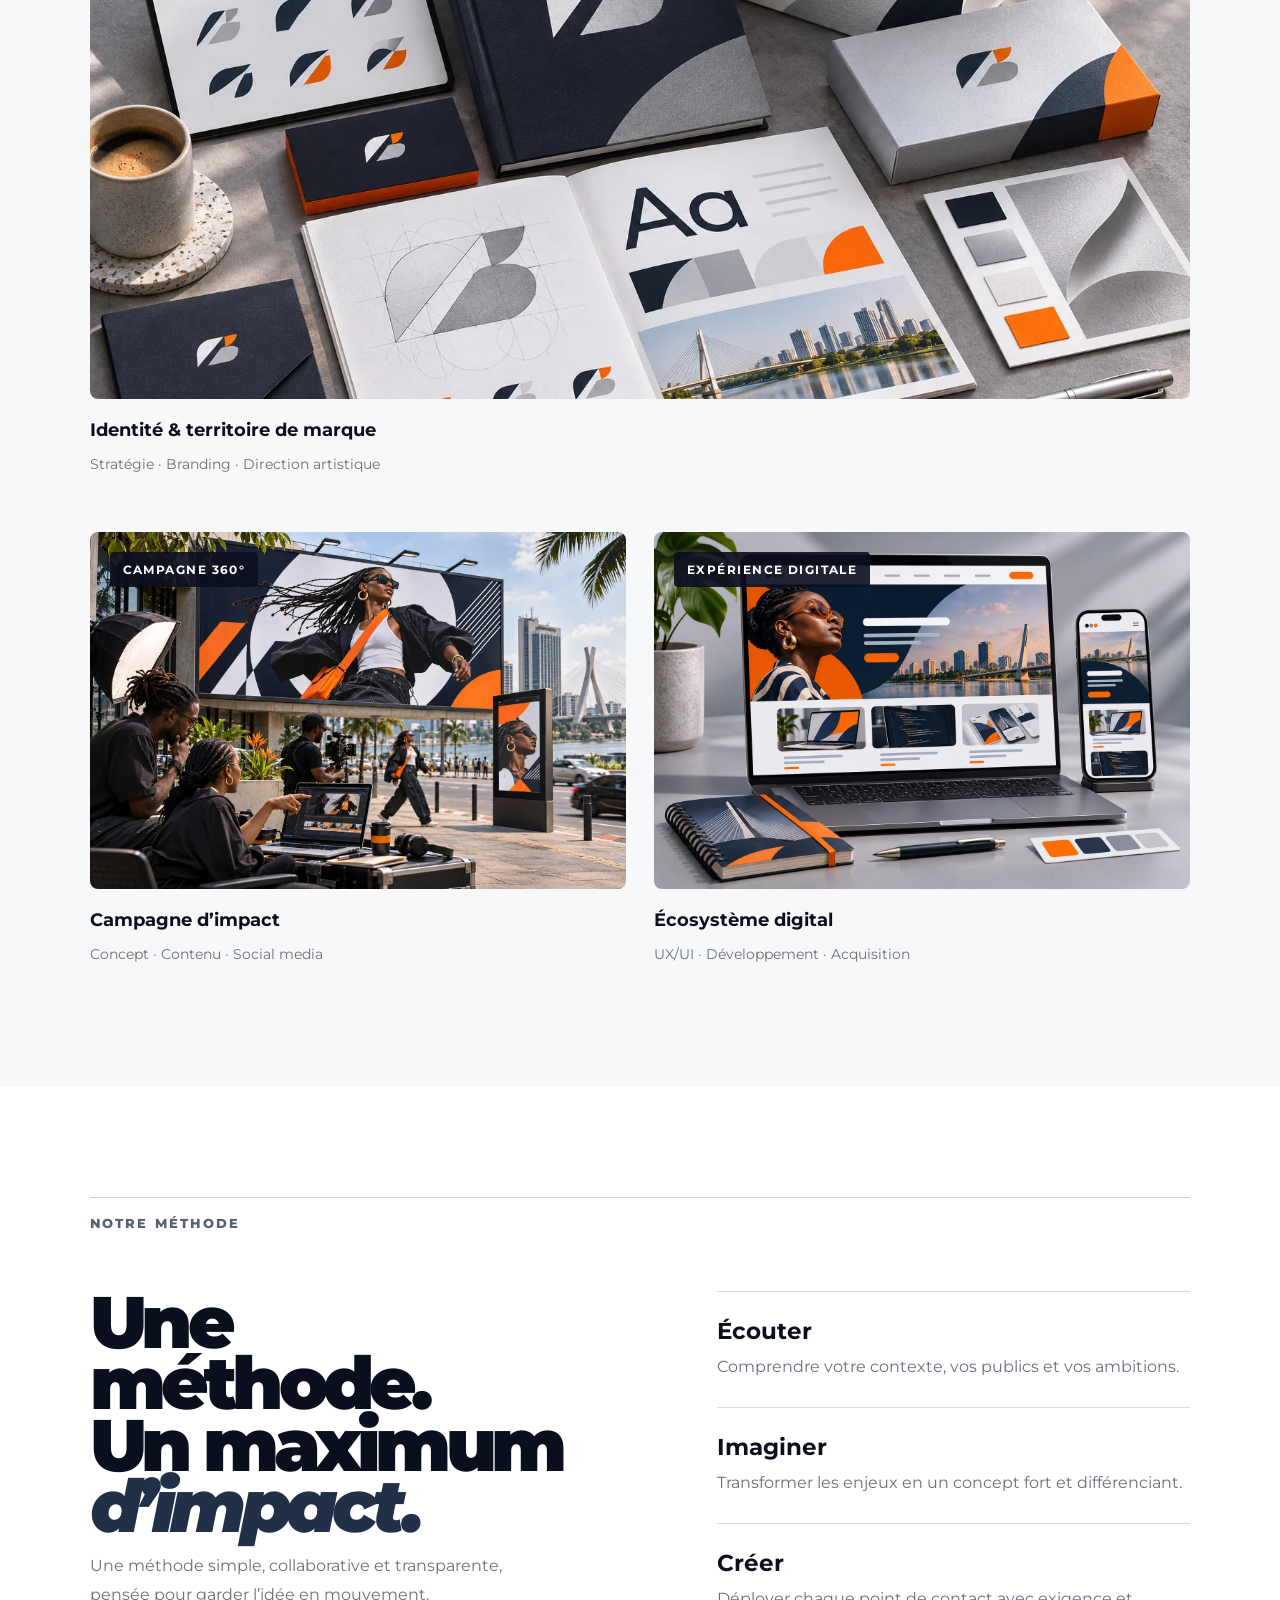
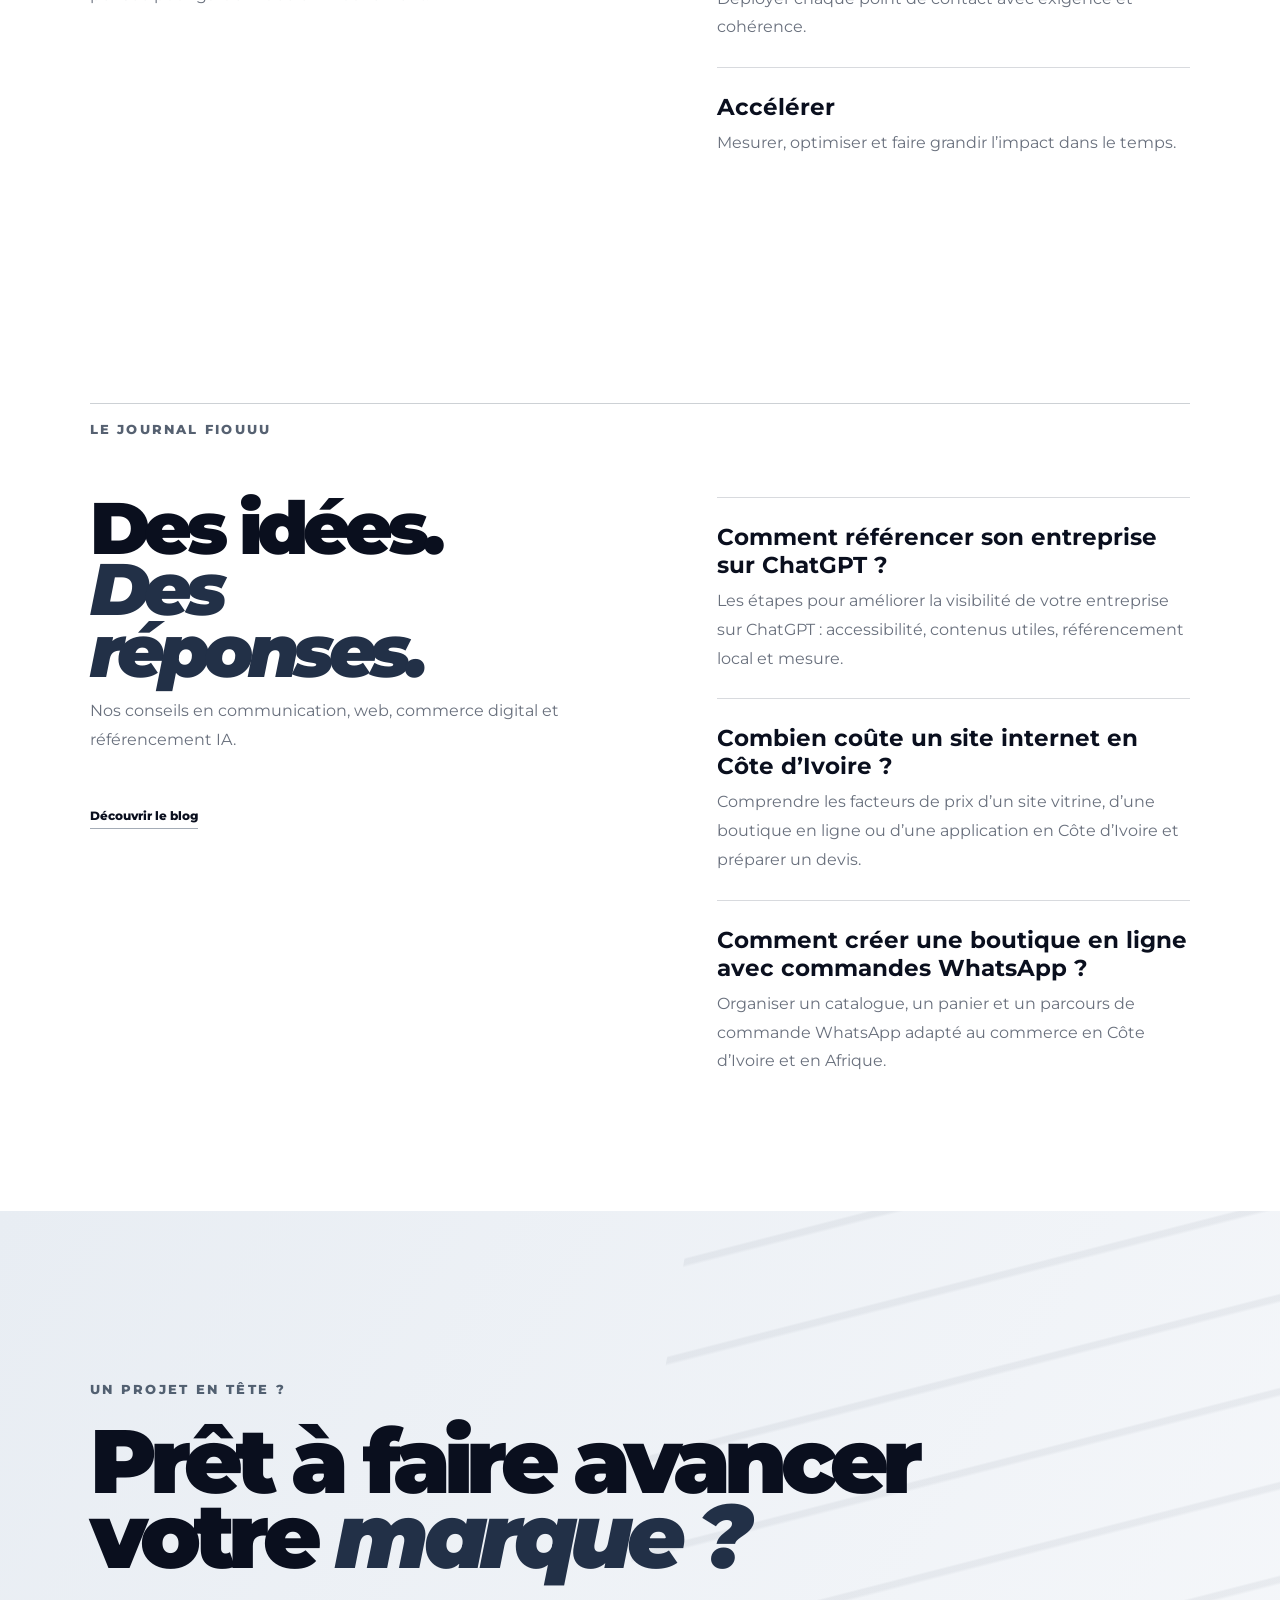
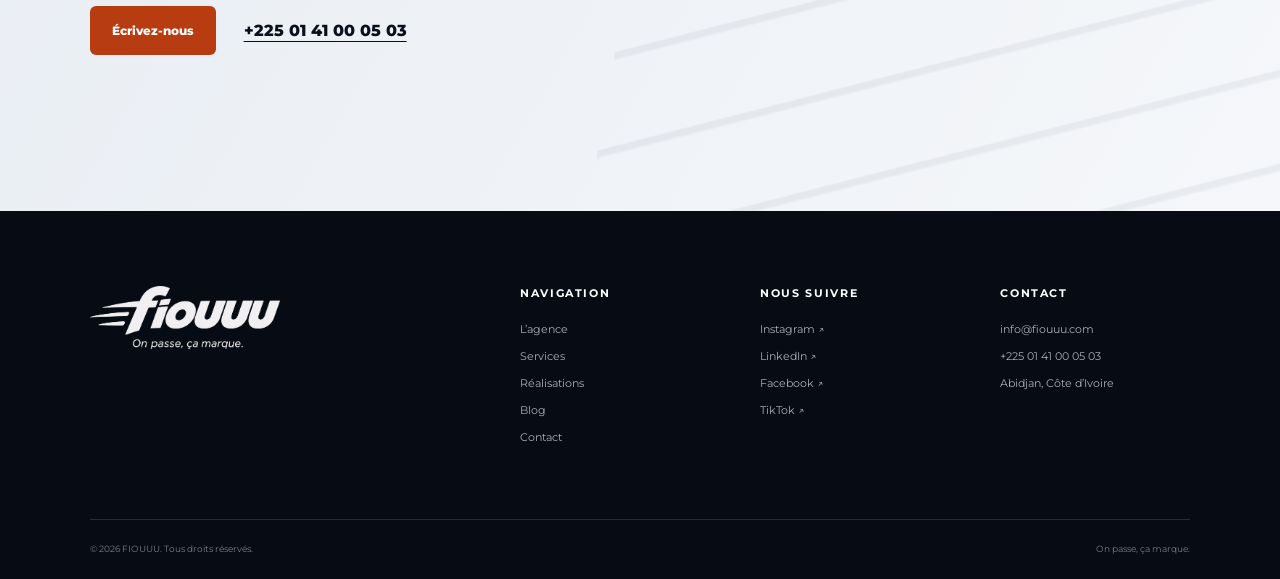
==== commit a6b8d4ec: "FIOUUU — lot 3 : journal professionnel et quatre articles SEO/GEO" ====
--- a/index.html
+++ b/index.html
@@ -188,6 +188,7 @@
       </div>
     </section>
 
+    <section class="method section" id="journal"><div class="section-no">LE JOURNAL FIOUUU</div><div class="method-grid"><div><h2>Des idées.<br><em>Des réponses.</em></h2><p>Nos conseils en communication, web, commerce digital et référencement IA.</p><a class="arrow-link" href="blog/">Découvrir le blog</a></div><ol><li><div><b><a href="/blog/referencer-entreprise-chatgpt/">Comment référencer son entreprise sur ChatGPT ?</a></b><p>Les étapes pour améliorer la visibilité de votre entreprise sur ChatGPT : accessibilité, contenus utiles, référencement local et mesure.</p></div></li><li><div><b><a href="/blog/prix-site-internet-cote-divoire/">Combien coûte un site internet en Côte d’Ivoire ?</a></b><p>Comprendre les facteurs de prix d’un site vitrine, d’une boutique en ligne ou d’une application en Côte d’Ivoire et préparer un devis.</p></div></li><li><div><b><a href="/blog/creer-boutique-whatsapp/">Comment créer une boutique en ligne avec commandes WhatsApp ?</a></b><p>Organiser un catalogue, un panier et un parcours de commande WhatsApp adapté au commerce en Côte d’Ivoire et en Afrique.</p></div></li></ol></div></section>
     <section class="cta" id="contact">
       <div class="cta-streaks" aria-hidden="true"></div>
       <div class="reveal"><p>UN PROJET EN TÊTE ?</p><h2>Prêt à faire avancer<br>votre <em>marque ?</em></h2><div class="contact-actions"><a class="pill pill-white" href="mailto:info@fiouuu.com">Écrivez-nous</a><a class="contact-phone" href="tel:+2250141000503">+225 01 41 00 05 03</a></div></div>
@@ -197,7 +198,7 @@
   <footer>
     <div class="footer-main">
       <img src="assets/fiou-logo-white.png" alt="FIOUUU">
-      <div><b>Navigation</b><a href="#expertise">L’agence</a><a href="#services">Services</a><a href="#realisations">Réalisations</a><a href="#contact">Contact</a></div>
+      <div><b>Navigation</b><a href="#expertise">L’agence</a><a href="#services">Services</a><a href="#realisations">Réalisations</a><a href="blog/">Blog</a><a href="#contact">Contact</a></div>
       <div><b>Nous suivre</b><a href="#">Instagram ↗</a><a href="#">LinkedIn ↗</a><a href="#">Facebook ↗</a><a href="#">TikTok ↗</a></div>
       <div><b>Contact</b><a href="mailto:info@fiouuu.com">info@fiouuu.com</a><a href="tel:+2250141000503">+225 01 41 00 05 03</a><span>Abidjan, Côte d’Ivoire</span></div>
     </div>
